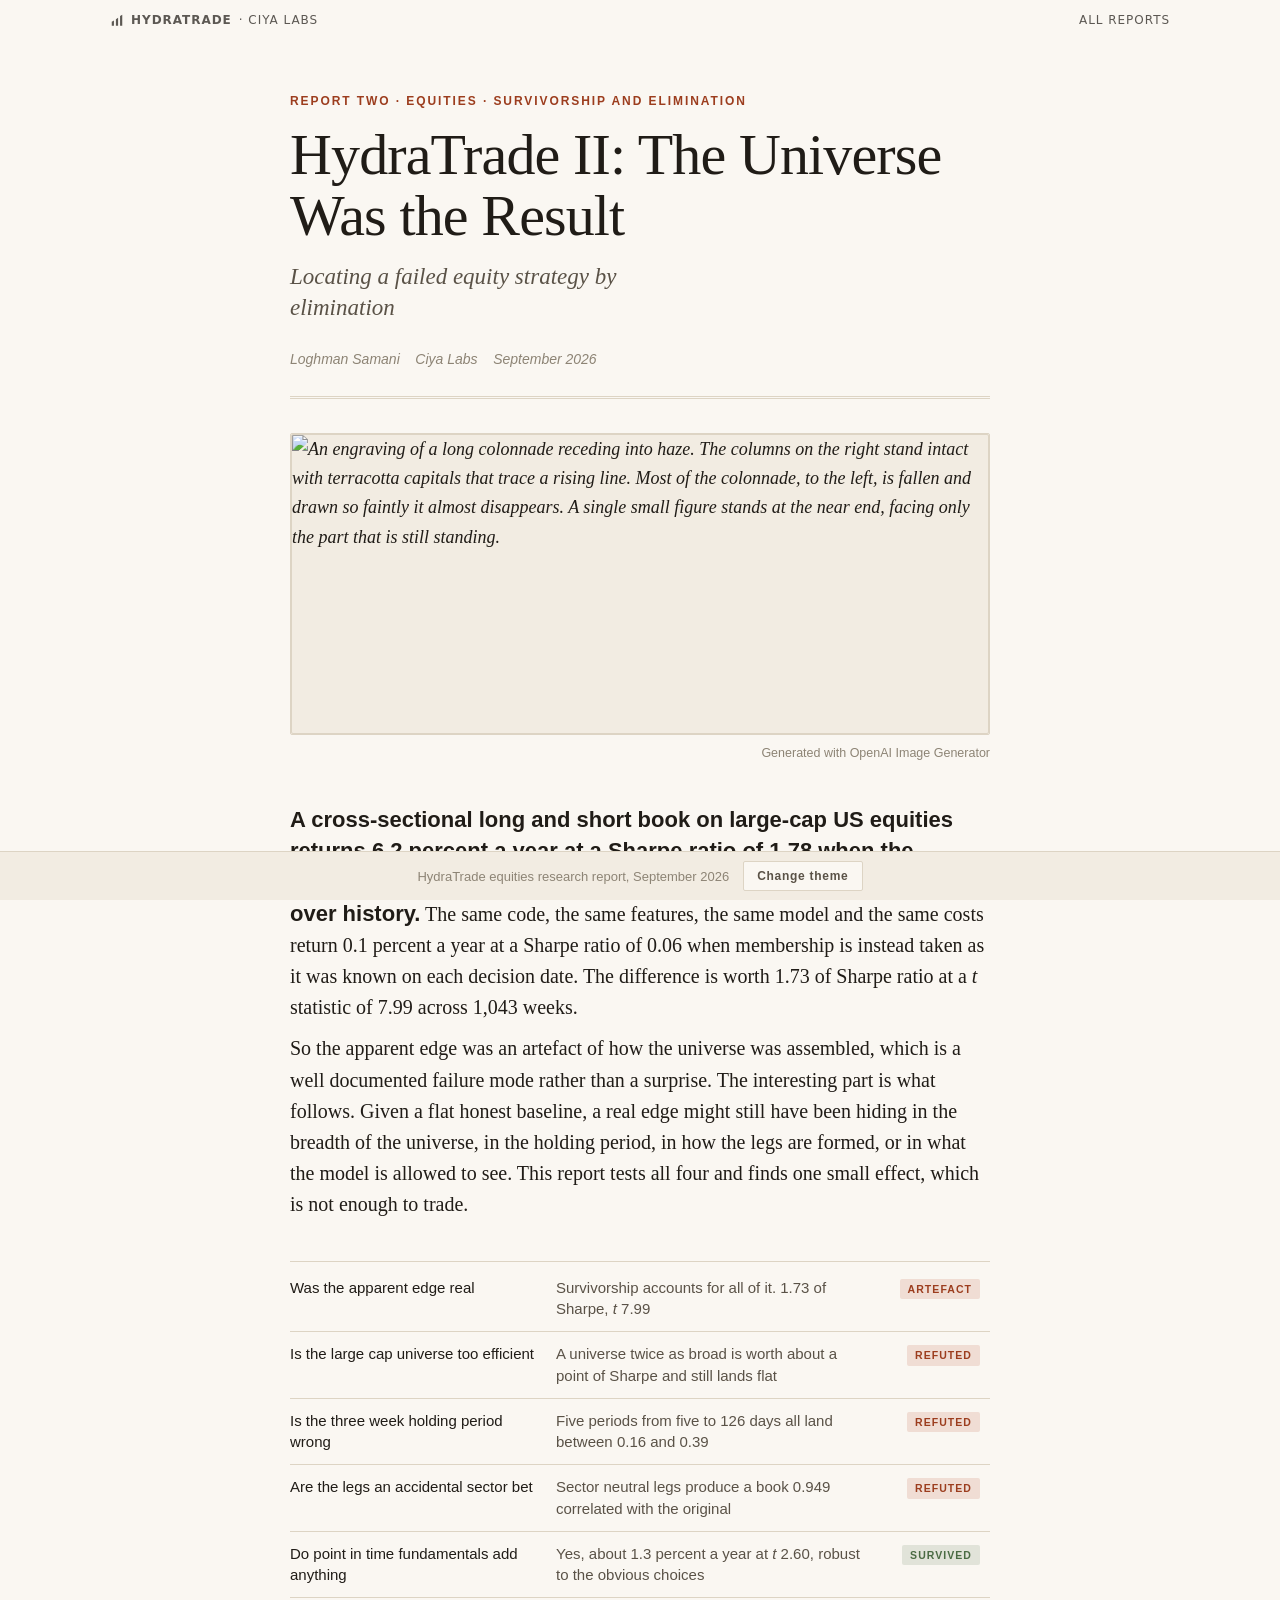
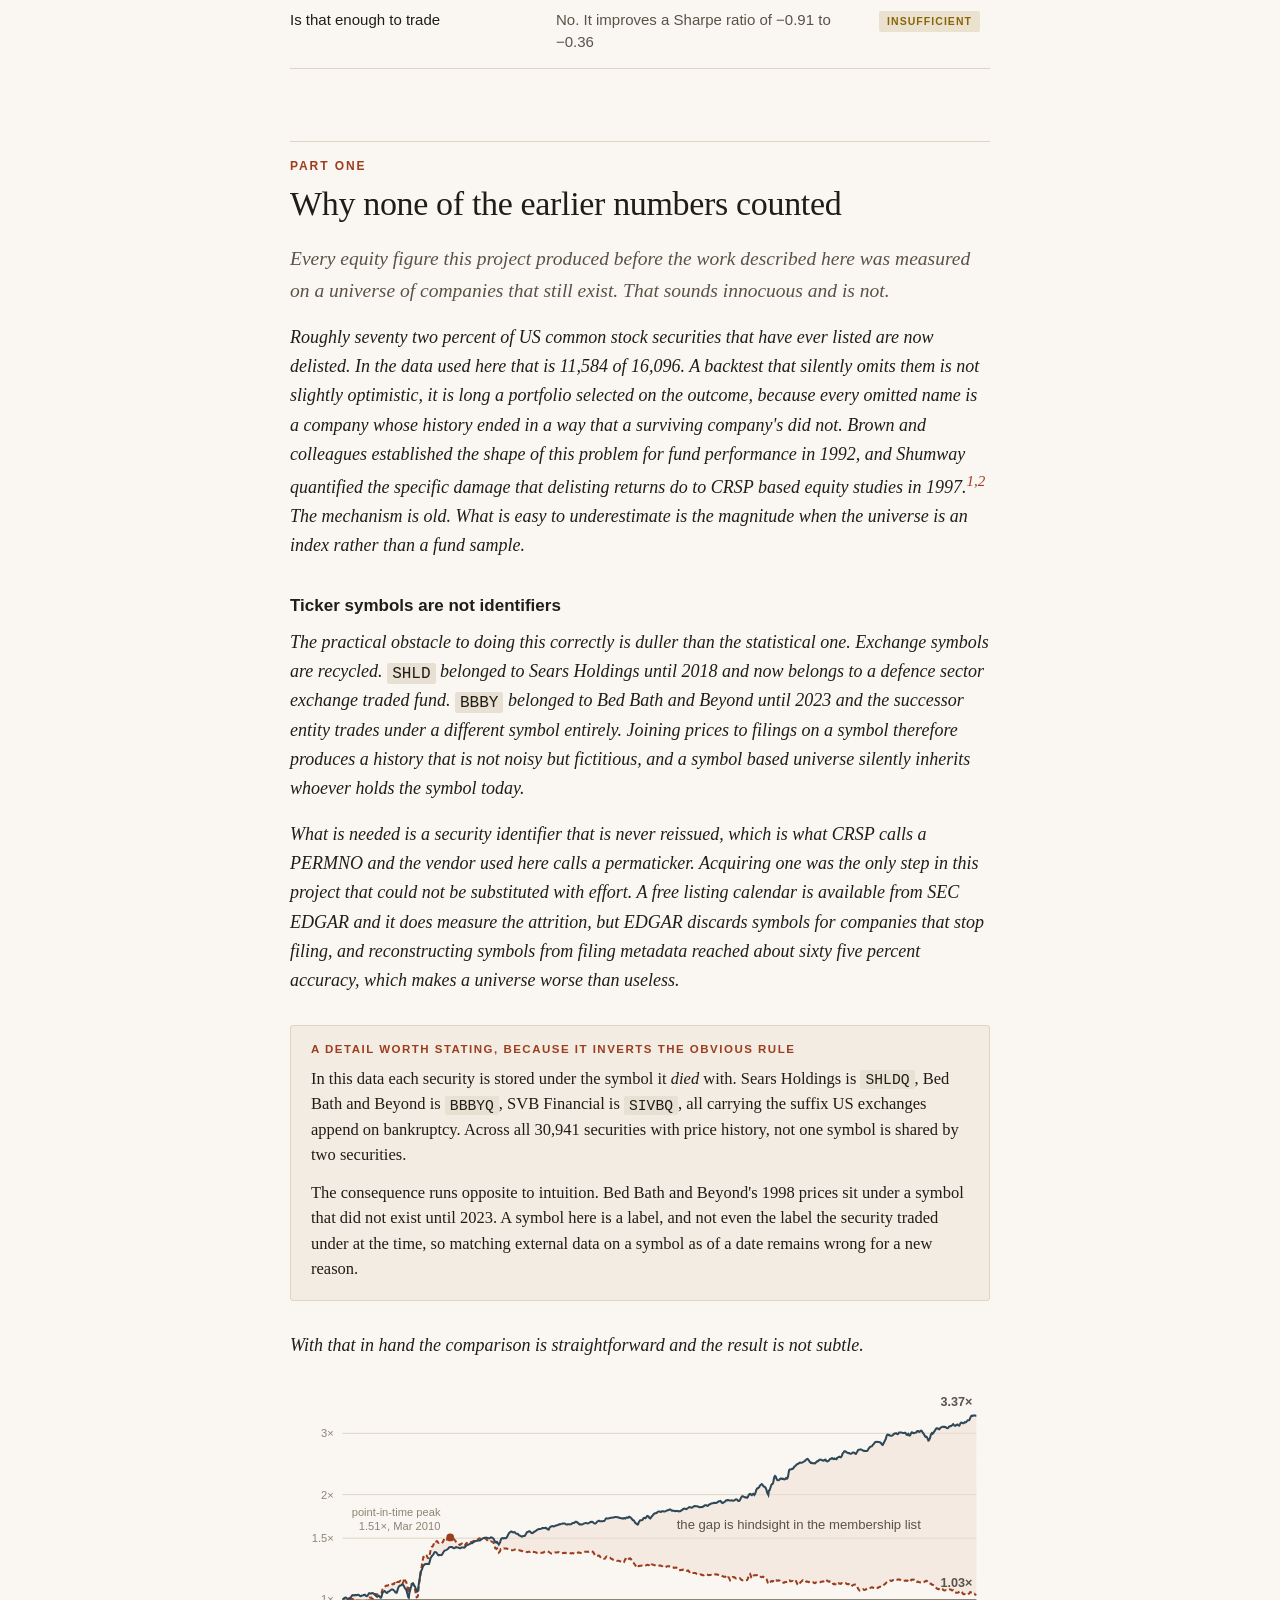
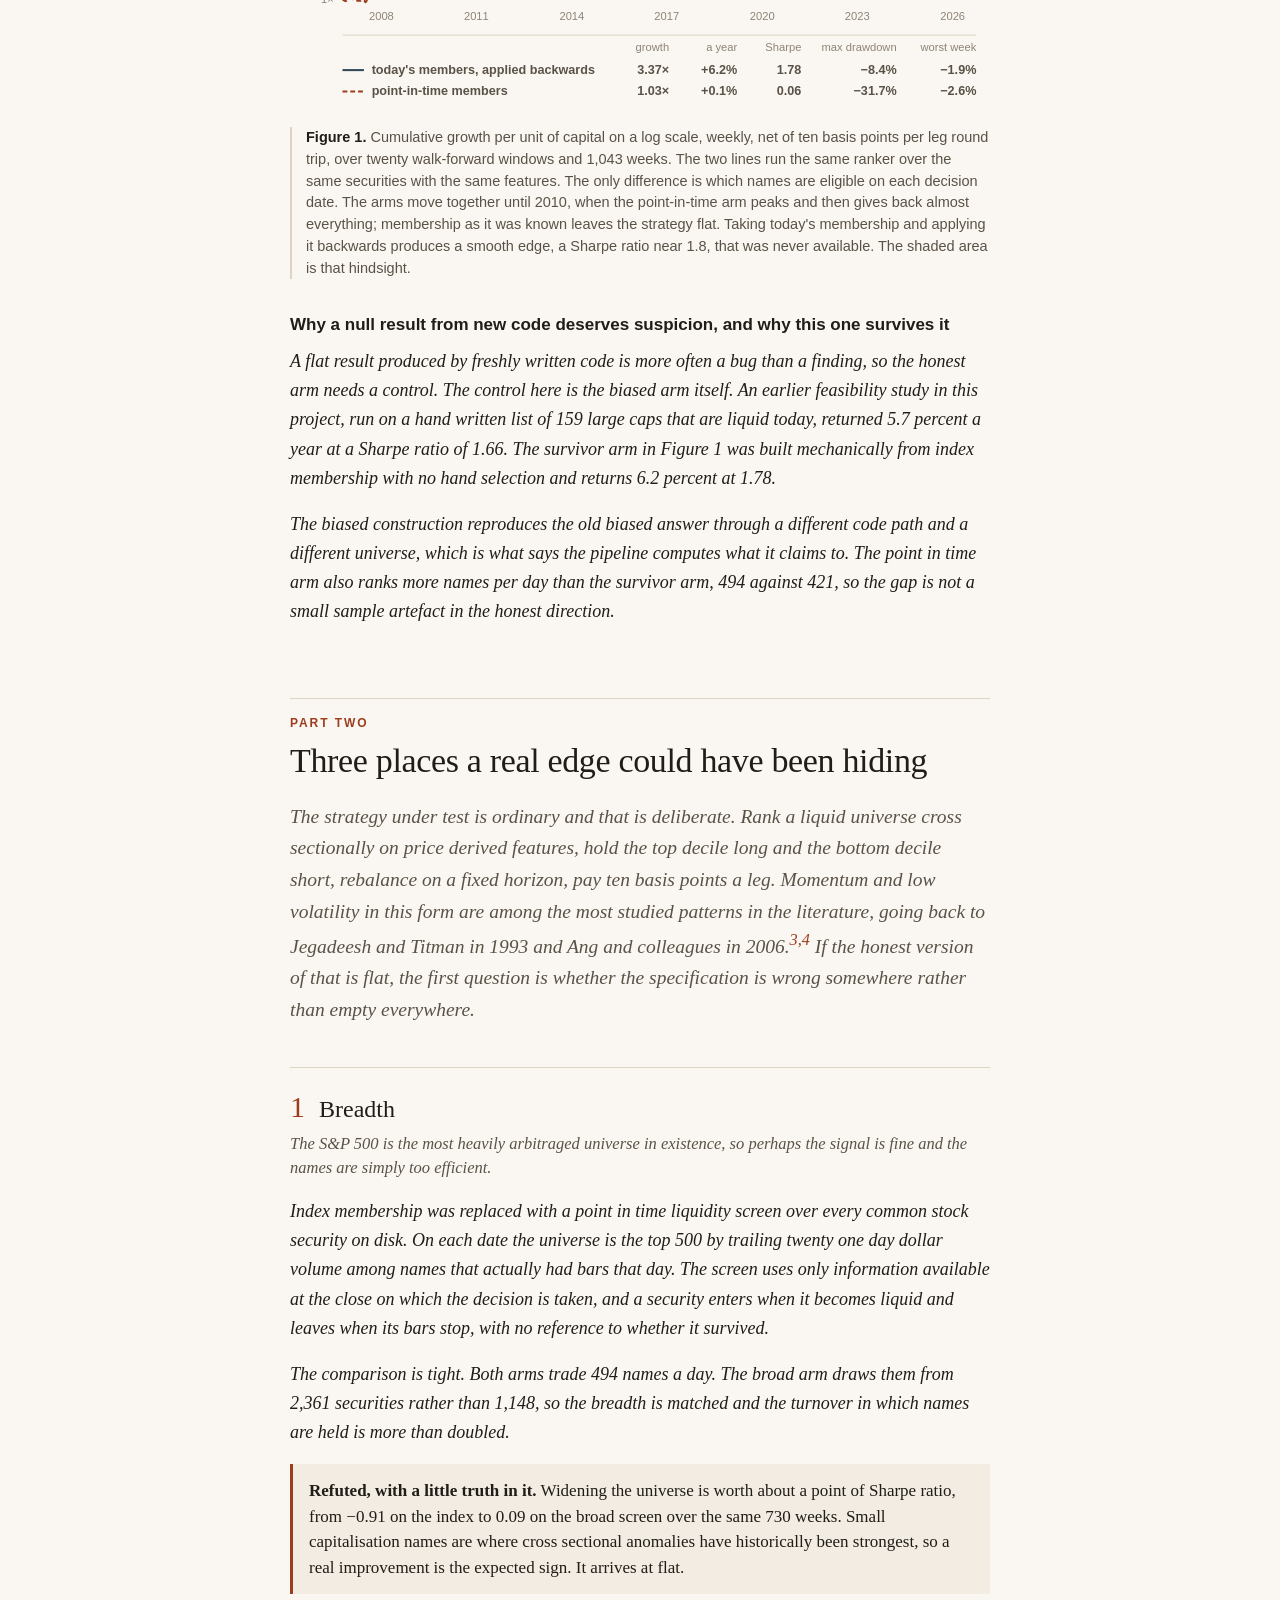
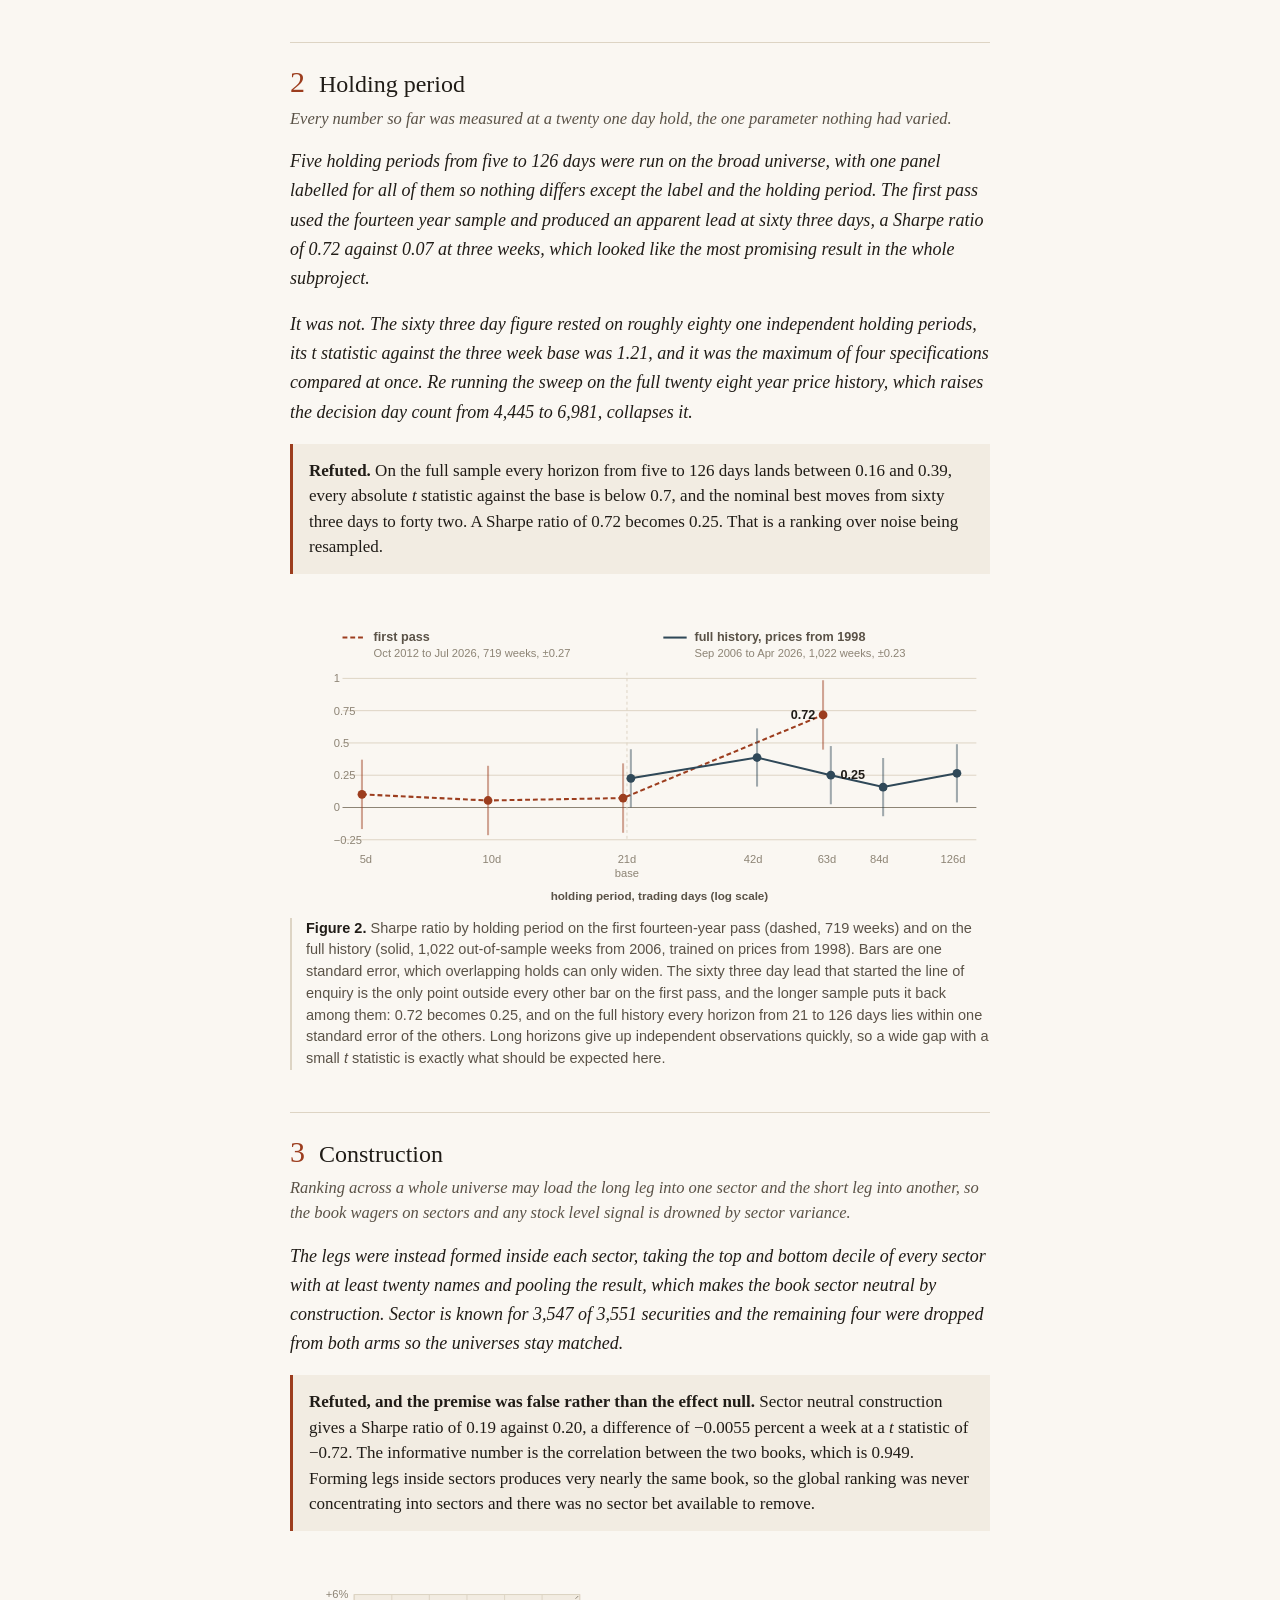
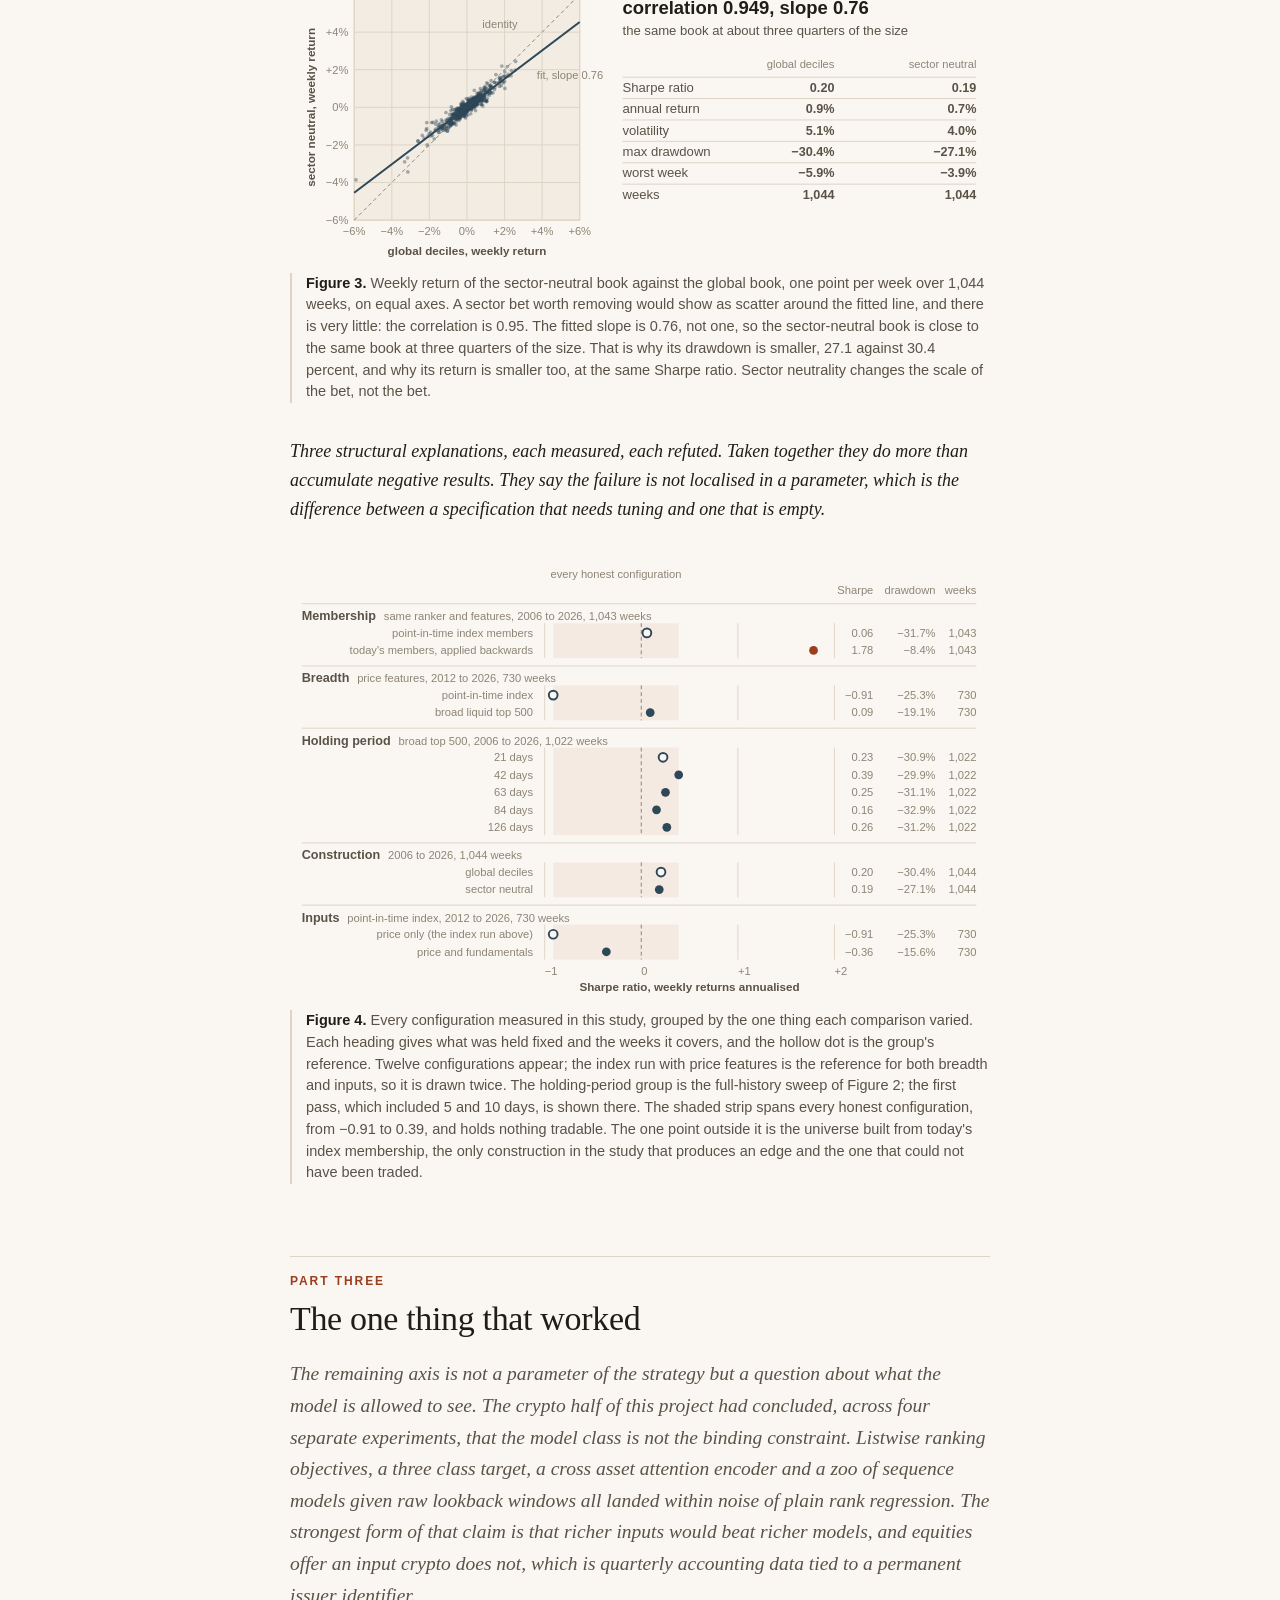
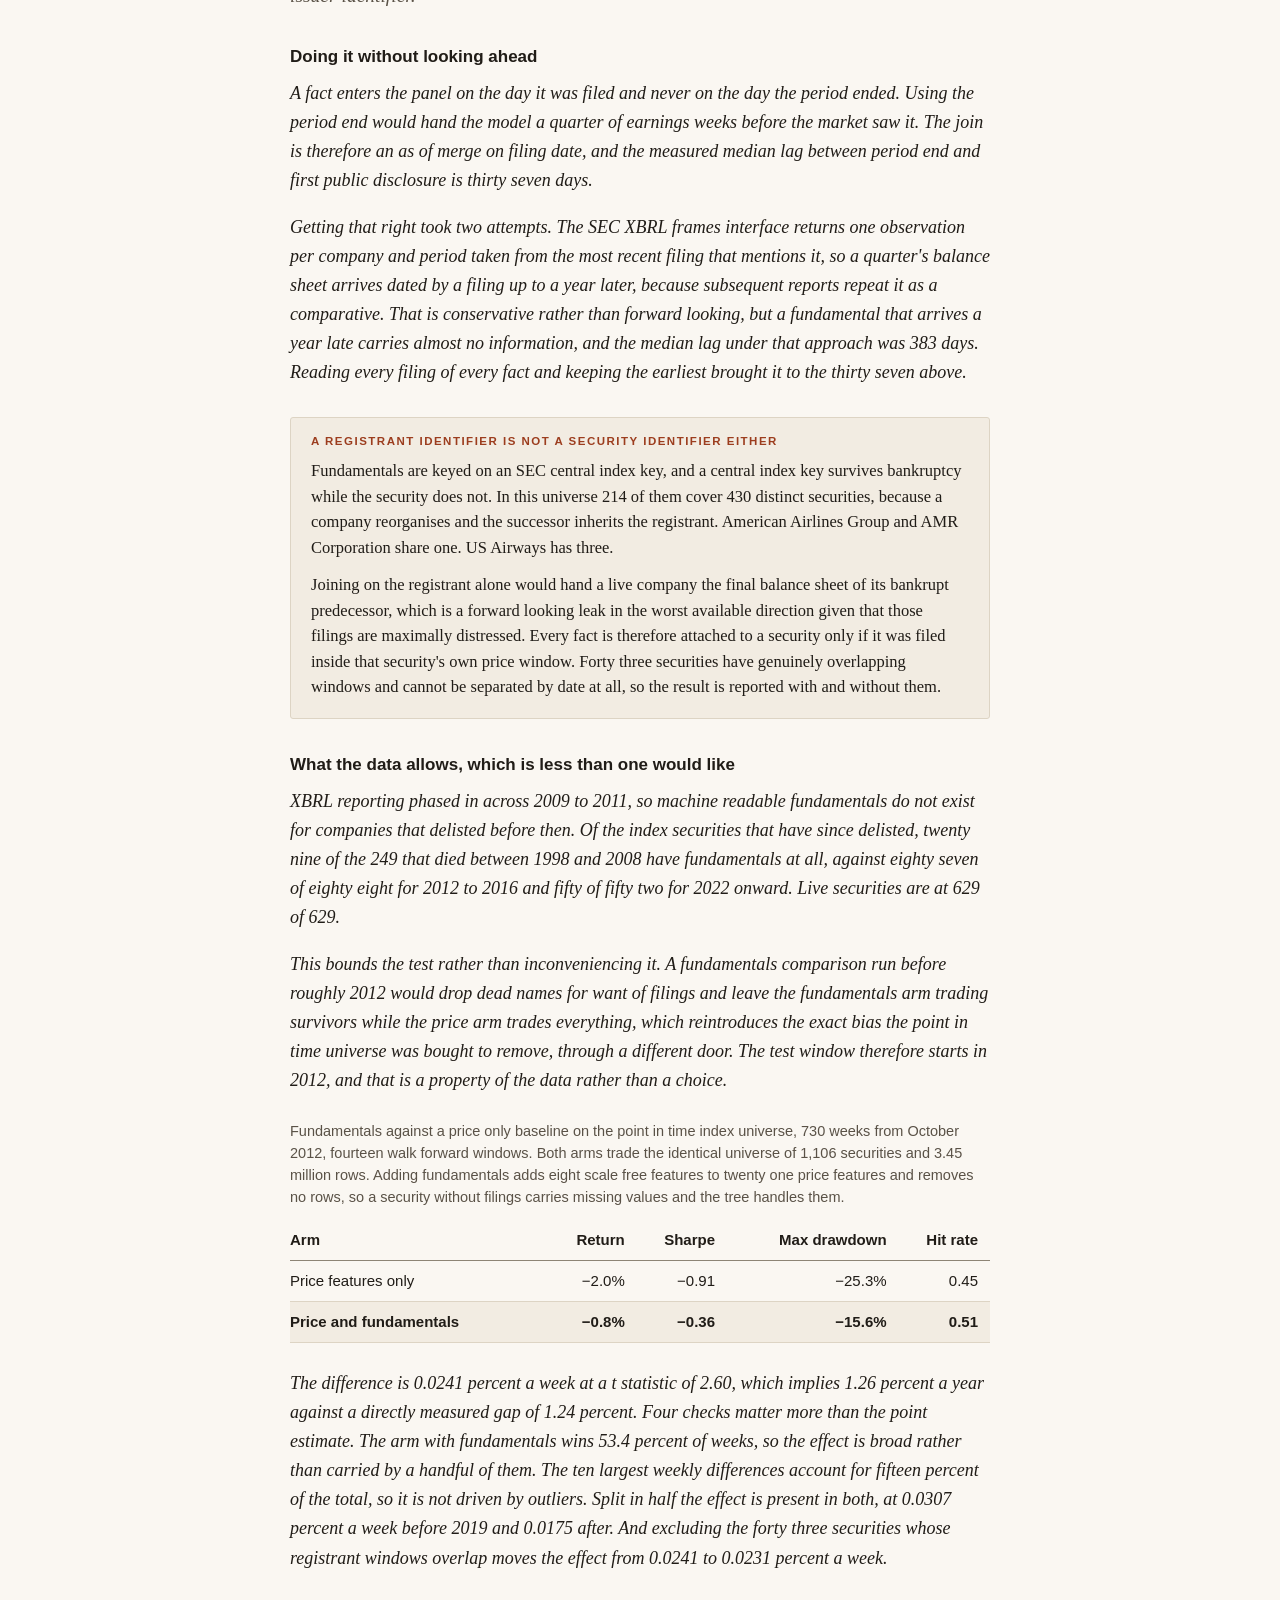
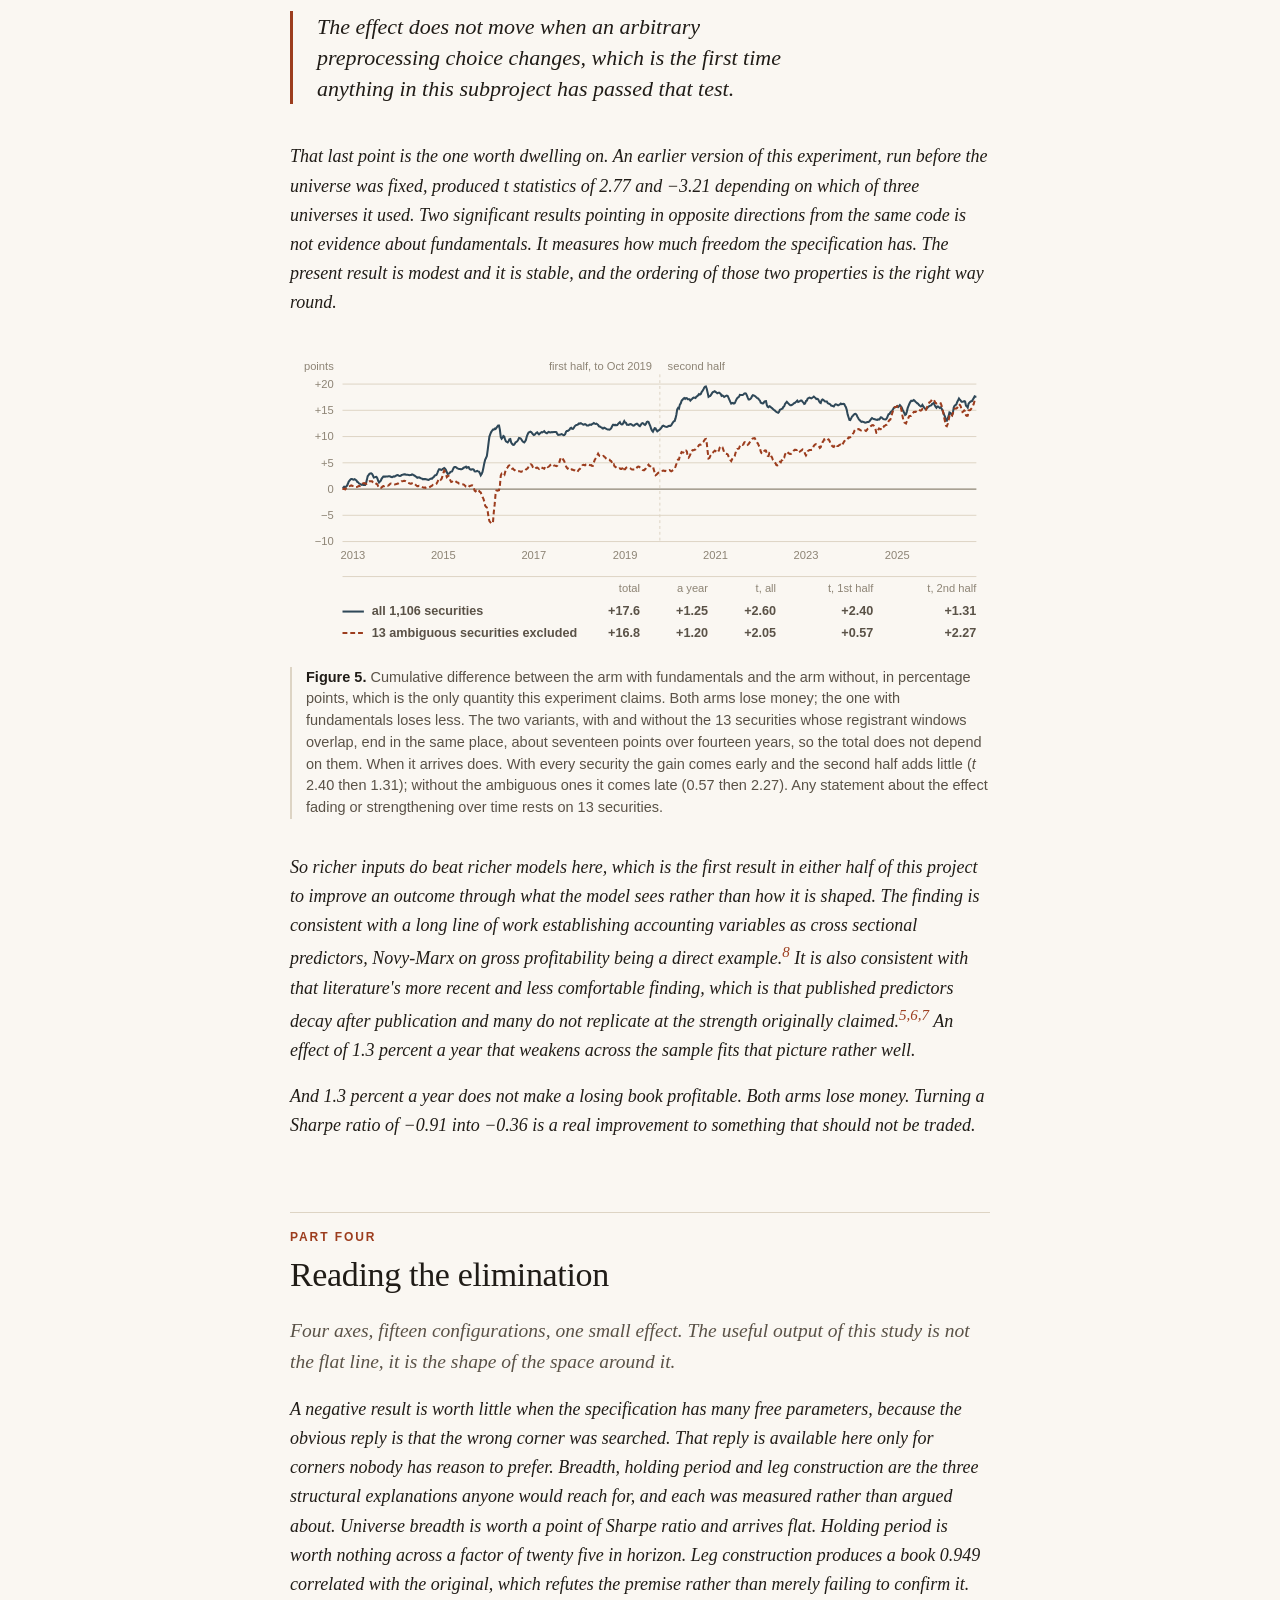
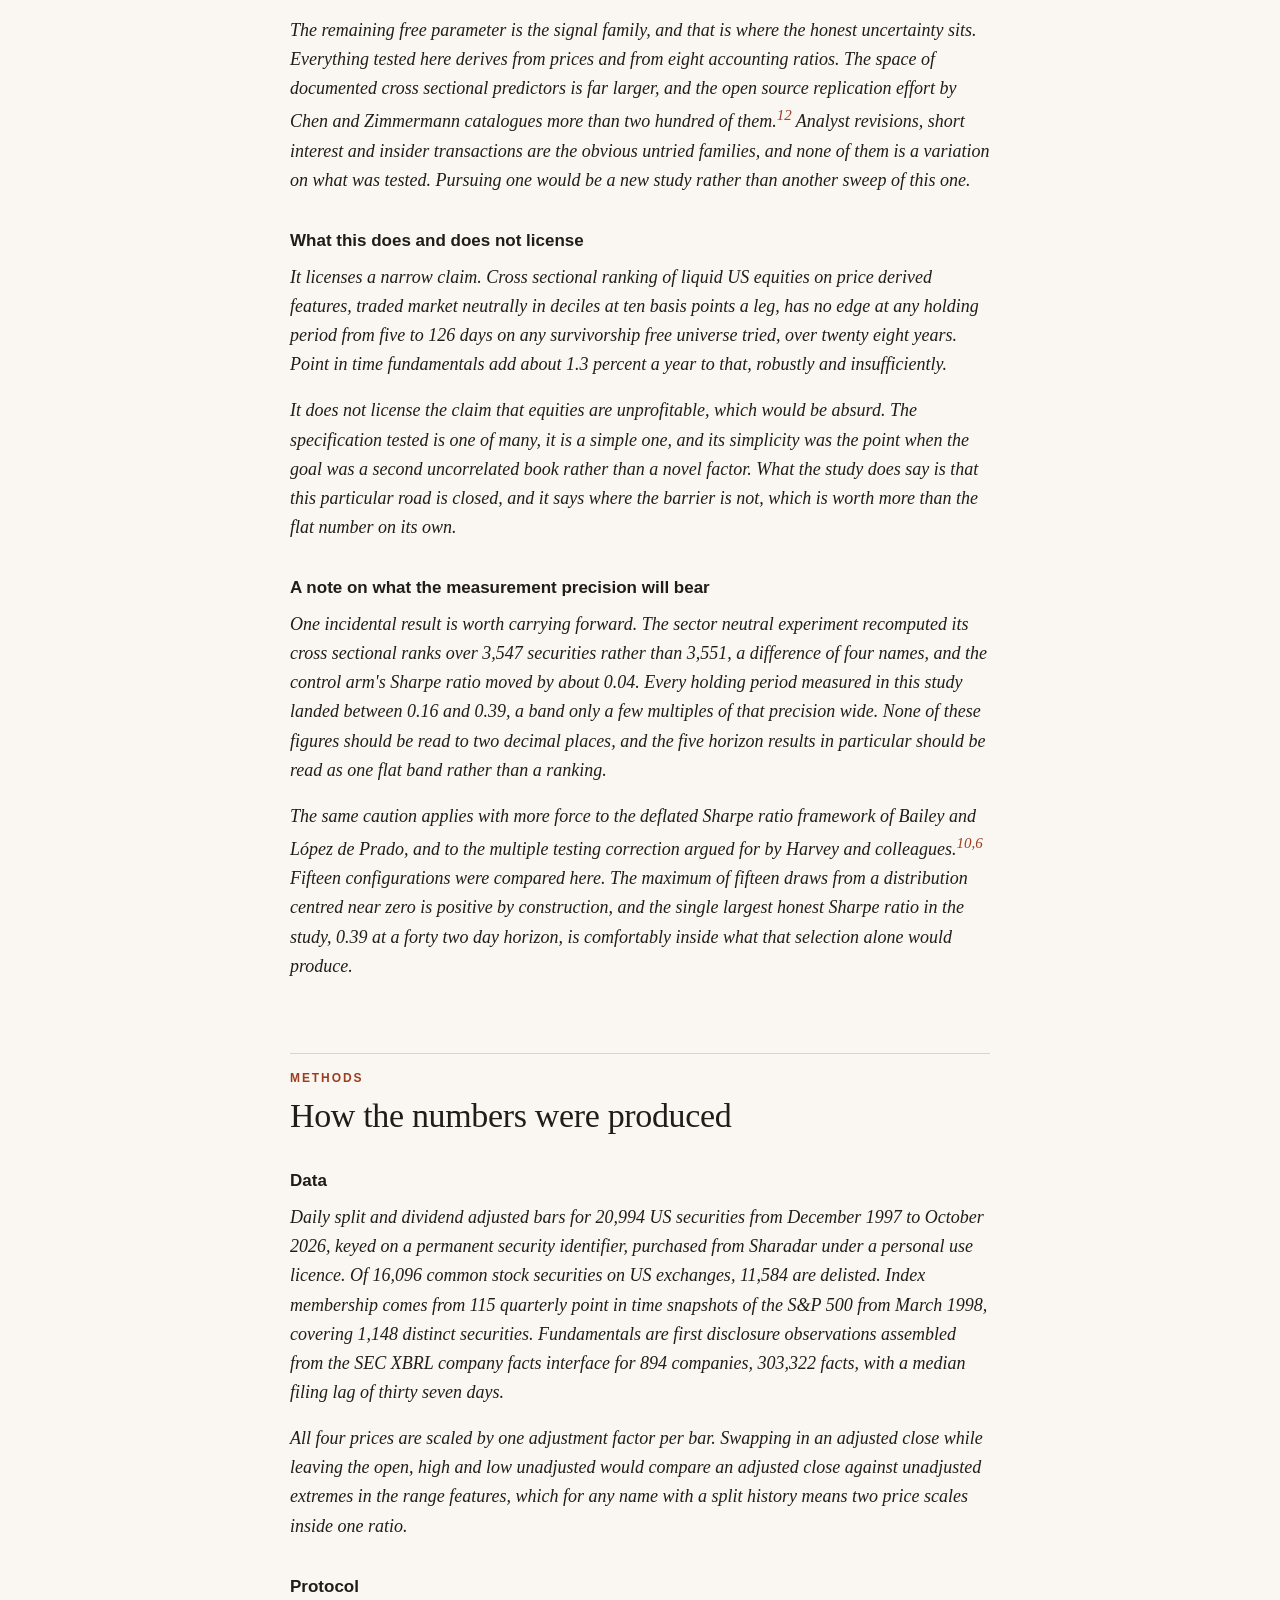
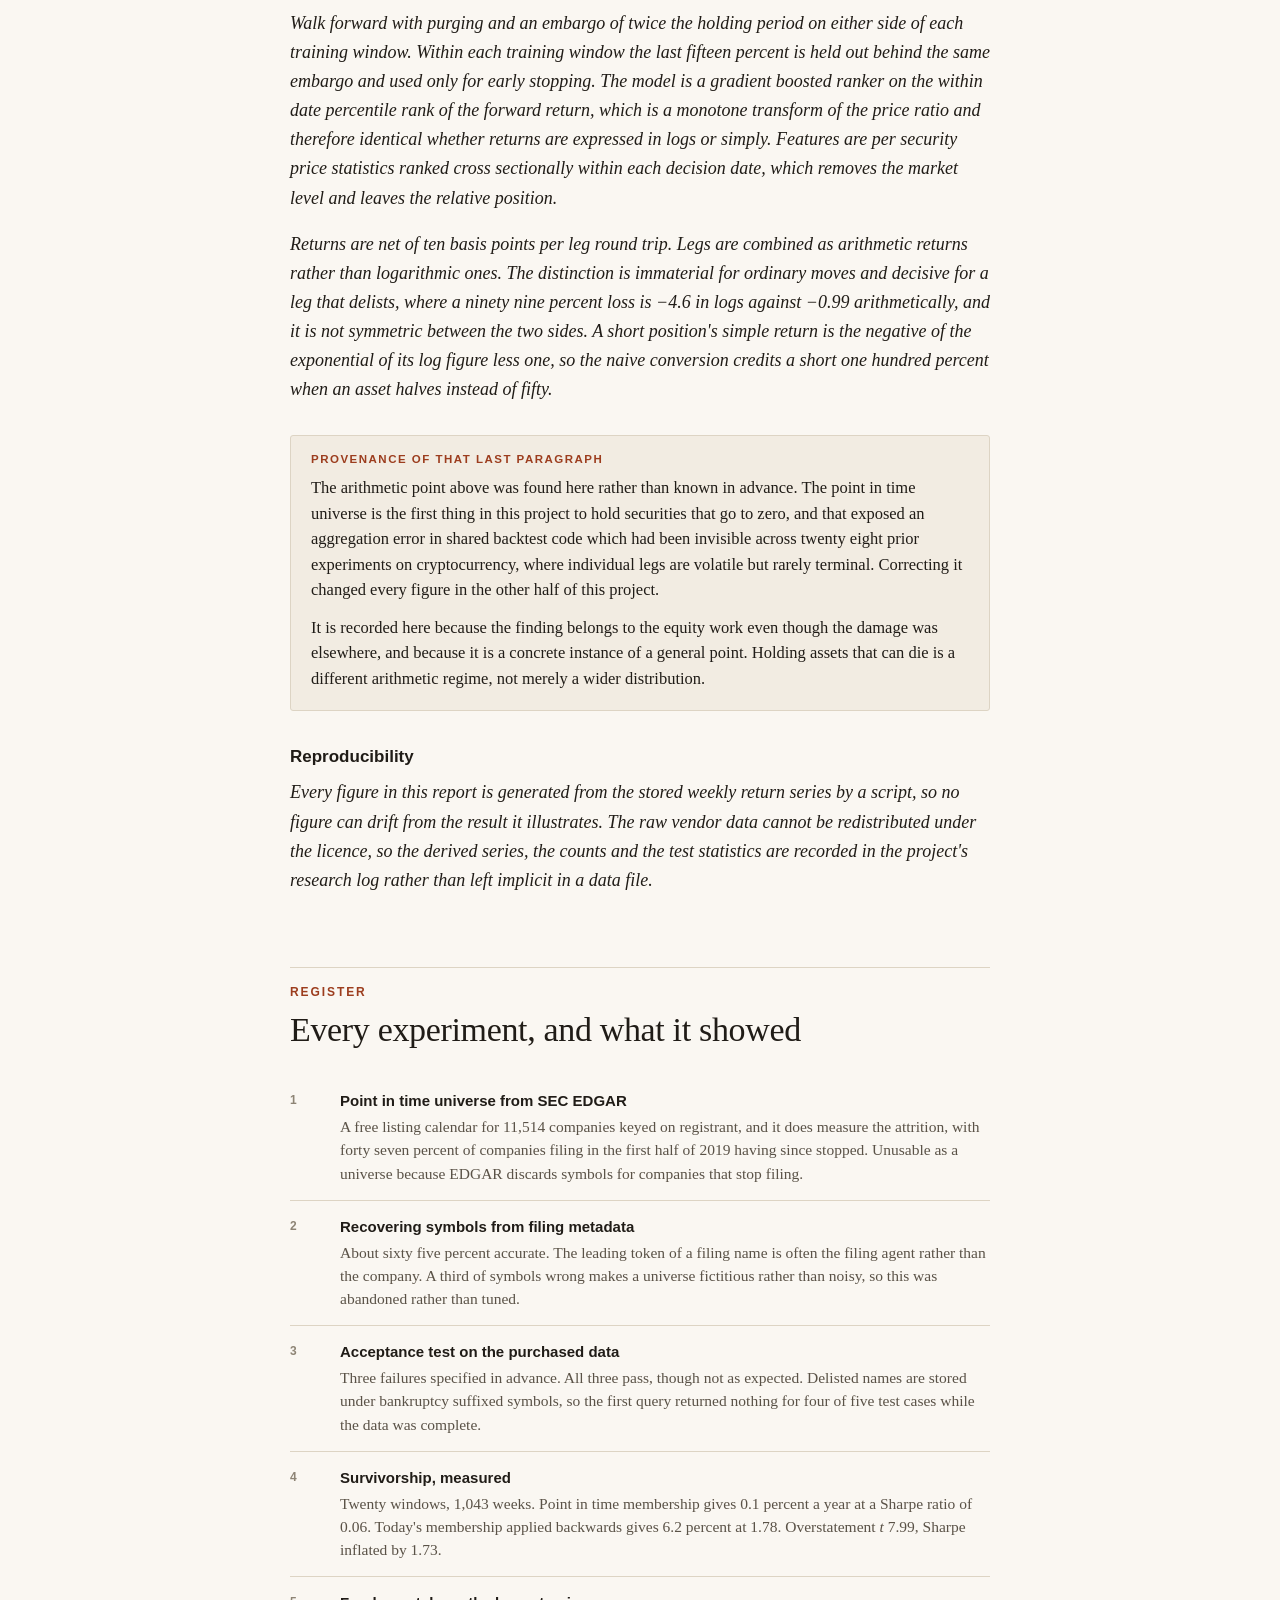
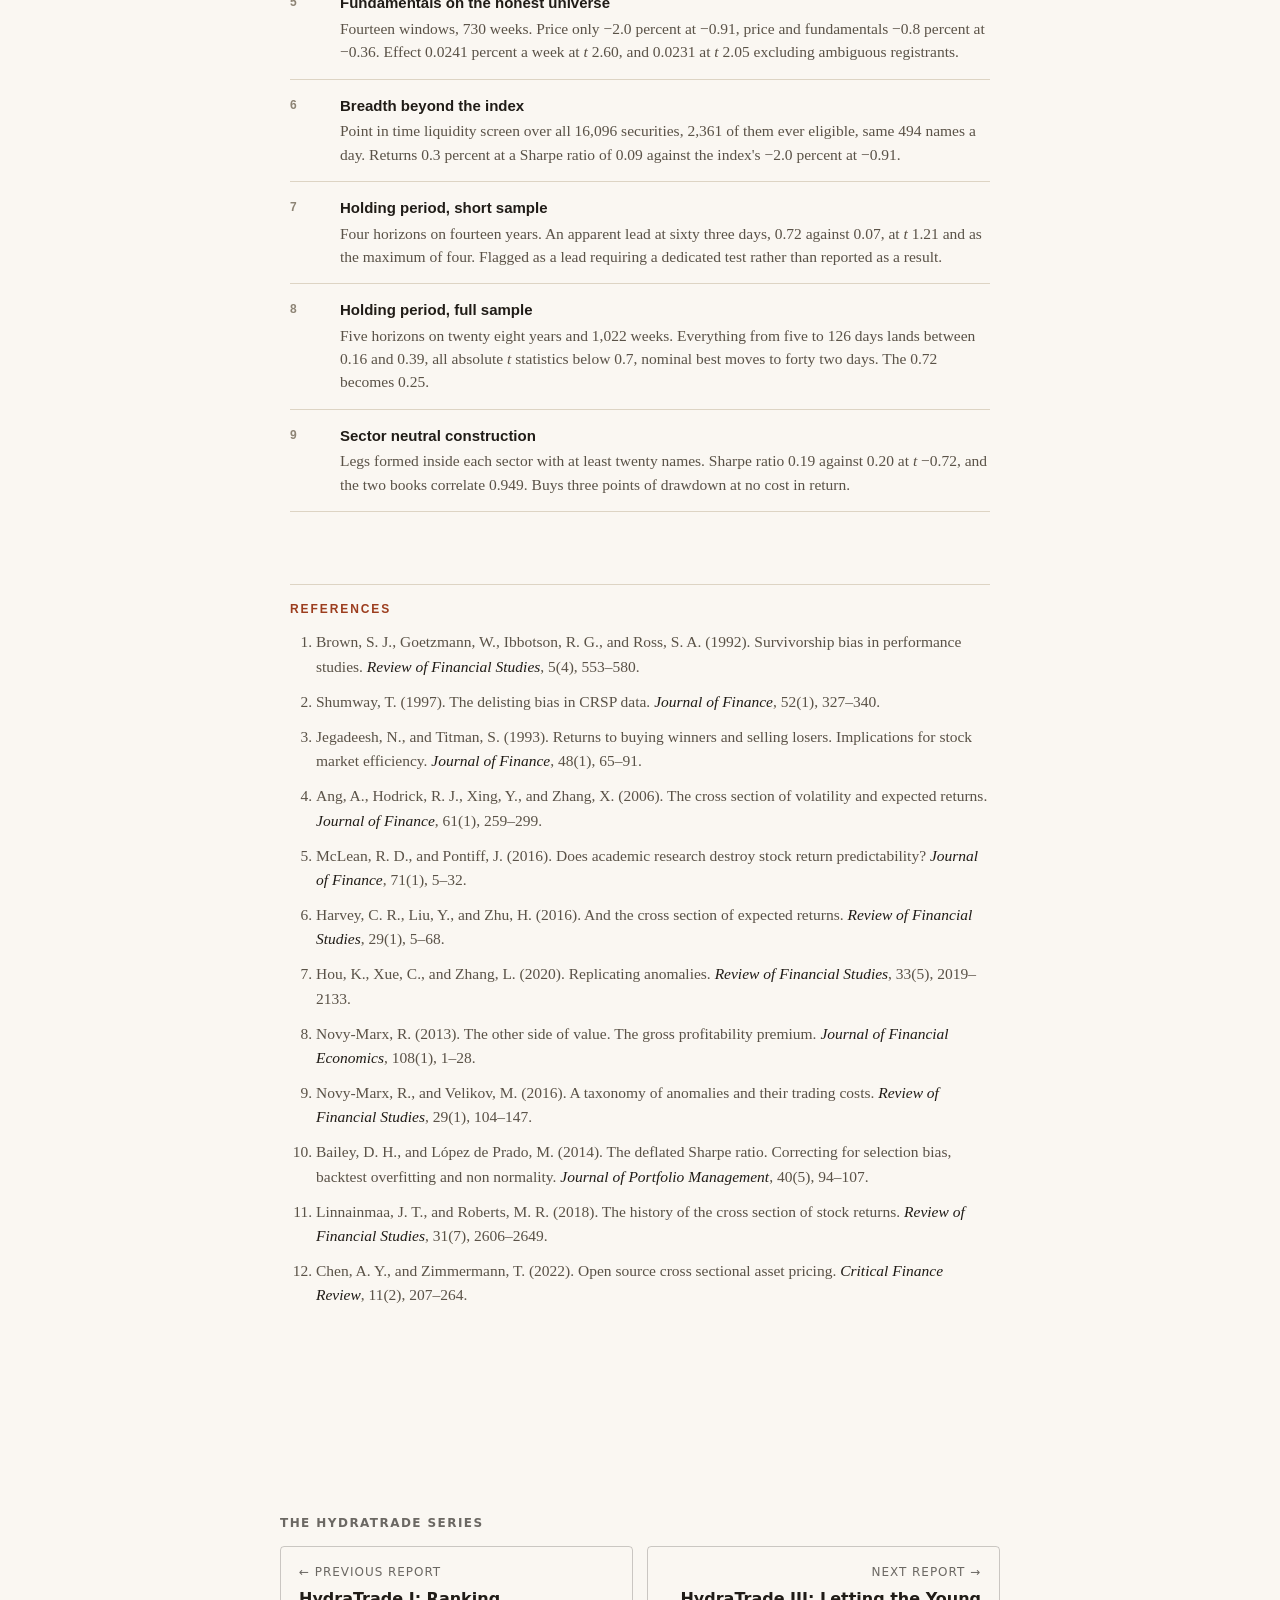
==== ii/index.html @ f881a2de "HydraTrade site: reports V and VI; publication months September, October, November Co-Authored-By: C" ====
<!doctype html>
<meta charset="utf-8">
<meta name="viewport" content="width=device-width,initial-scale=1">
<title>HydraTrade II. The Universe Was the Result</title>
<meta name="description" content="A cross-sectional equity ranking strategy loses its entire apparent edge to survivorship bias, and four axes of elimination fail to find a real one.">
<style>
:root{
  color-scheme:light;
  --paper:#faf7f2; --paper-2:#f2ece2; --paper-3:#e8e0d2;
  --ink:#201c17; --ink-2:#5a5247; --ink-3:#8d8475; --rule:#ddd4c4;
  --rust:#9c3d1e; --rust-soft:#f0ddd4;
  --slate:#2f4858; --moss:#4a6b43;
  --refuted:#9c3d1e; --survived:#4a6b43; --bounded:#8a6508;
  --serif:"Iowan Old Style","Palatino Linotype",Palatino,Georgia,"Times New Roman",serif;
  --sans:ui-sans-serif,-apple-system,"Segoe UI",Roboto,Helvetica,Arial,sans-serif;
  --mono:ui-monospace,"SFMono-Regular",Menlo,Consolas,monospace;
}
@media (prefers-color-scheme:dark){
  :root:not([data-theme=light]){
    color-scheme:dark;
    --paper:#16140f; --paper-2:#1f1c16; --paper-3:#2a251d;
    --ink:#ece6da; --ink-2:#b4ab9b; --ink-3:#7d7465; --rule:#342e24;
    --rust:#e08256; --rust-soft:#3a2117;
    --slate:#8fb3c7; --moss:#8fb183;
    --refuted:#e08256; --survived:#8fb183; --bounded:#d8aa3c;
  }
}
:root[data-theme=dark]{
  color-scheme:dark;
  --paper:#16140f; --paper-2:#1f1c16; --paper-3:#2a251d;
  --ink:#ece6da; --ink-2:#b4ab9b; --ink-3:#7d7465; --rule:#342e24;
  --rust:#e08256; --rust-soft:#3a2117;
  --slate:#8fb3c7; --moss:#8fb183;
  --refuted:#e08256; --survived:#8fb183; --bounded:#d8aa3c;
}
*{box-sizing:border-box}
body{
  margin:0; background:var(--paper); color:var(--ink);
  font:400 18px/1.62 var(--serif);
  -webkit-text-size-adjust:100%;
}
.wrap{max-width:732px; margin:0 auto; padding:0 16px 120px}
.col{max-width:none}

/* masthead */
header.mast{border-bottom:3px double var(--rule); padding:54px 0 26px; margin-bottom:34px}
.kicker{font:600 12px/1 var(--sans); letter-spacing:.16em; text-transform:uppercase;
  color:var(--rust); margin-bottom:18px}
h1{font:400 clamp(34px,6vw,58px)/1.05 var(--serif); margin:0 0 14px; letter-spacing:-.015em}
.sub{font:400 clamp(19px,2.4vw,23px)/1.36 var(--serif); color:var(--ink-2); font-style:italic;
  max-width:30ch; margin:0 0 26px}
.byline{font:400 14px/1.5 var(--sans); color:var(--ink-3)}
.byline b{color:var(--ink-2); font-weight:600}

/* hero */
figure.hero{margin:0 0 42px}
figure.hero picture,figure.hero img{display:block; width:100%; height:auto;
  border:1px solid var(--rule); border-radius:2px; background:var(--paper-2)}
figure.hero figcaption{font:400 12.5px/1.5 var(--sans); color:var(--ink-3);
  margin-top:9px; padding:0; border:0; text-align:right}

/* standfirst */
.stand{font:400 20px/1.56 var(--serif); margin:0 0 10px}
.stand .big{font-size:22px}

/* the ledger */
.ledger{border-top:1px solid var(--rule); border-bottom:1px solid var(--rule);
  margin:40px 0 46px; padding:4px 0}
.ledger table{width:100%; border-collapse:collapse; font:400 15px/1.45 var(--sans)}
.ledger td{padding:11px 10px 11px 0; border-bottom:1px solid var(--rule); vertical-align:baseline}
.ledger tr:last-child td{border-bottom:0}
.ledger td.q{color:var(--ink); width:38%}
.ledger td.a{color:var(--ink-2)}
.ledger td.v{width:104px; text-align:right}
.chip{display:inline-block; font:600 10.5px/1 var(--sans); letter-spacing:.1em;
  text-transform:uppercase; padding:5px 8px; border-radius:2px; white-space:nowrap}
.chip.r{color:var(--refuted); background:var(--rust-soft)}
.chip.s{color:var(--survived); background:color-mix(in srgb, var(--survived) 14%, transparent)}
.chip.b{color:var(--bounded); background:color-mix(in srgb, var(--bounded) 15%, transparent)}

/* parts and doors */
.part{margin:72px 0 0; padding-top:18px; border-top:1px solid var(--rule)}
.part > .num{font:600 12px/1 var(--sans); letter-spacing:.16em; text-transform:uppercase;
  color:var(--rust); display:block; margin-bottom:12px}
h2{font:400 clamp(26px,3.4vw,34px)/1.16 var(--serif); margin:0 0 20px; letter-spacing:-.01em}
h3{font:600 17px/1.4 var(--sans); margin:34px 0 10px; color:var(--ink)}
p{margin:0 0 17px}
.lede{font-size:19.5px; color:var(--ink-2)}

.door{margin:42px 0; padding:24px 0 6px; border-top:1px solid var(--rule)}
.door .mark{font:400 30px/1 var(--serif); color:var(--rust); margin-right:14px;
  font-variant-numeric:oldstyle-nums; vertical-align:-2px}
.door h3{margin:0 0 6px; font:400 24px/1.3 var(--serif); display:flex;
  align-items:baseline}
.door .claim{font:400 16.5px/1.5 var(--serif); font-style:italic; color:var(--ink-2);
  margin:0 0 16px}
.door .verdict{margin:14px 0 0; padding:14px 16px; background:var(--paper-2);
  border-left:3px solid var(--rust); font:400 17px/1.5 var(--serif)}
.door .verdict b{font-weight:600}

/* figures */
figure{margin:34px 0}
svg.fig{width:100%; height:auto; display:block}
figcaption{font:400 14.5px/1.5 var(--sans); color:var(--ink-2); margin-top:12px;
  padding-left:14px; border-left:2px solid var(--rule)}
figcaption b{color:var(--ink); font-weight:600}
.grid{stroke:var(--rule); stroke-width:1}
.axis{stroke:var(--ink-3); stroke-width:1.2}
.sep{stroke:var(--rule); stroke-width:1; stroke-dasharray:3 3}
.diag{stroke:var(--ink-3); stroke-width:1; stroke-dasharray:4 3}
.panel{fill:var(--paper-2); stroke:var(--rule)}
.band{fill:var(--rust-soft); opacity:.5}
.ser-a{fill:none; stroke:var(--slate); stroke-width:2.1}
.ser-b{fill:none; stroke:var(--rust); stroke-width:2.1; stroke-dasharray:5 3}
.dot{fill:var(--slate)} .dot-bias{fill:var(--rust)}
.pt-dot{fill:var(--slate); opacity:.42}
.tick{font:400 11.5px var(--sans); fill:var(--ink-3)}
.axlab{font:600 12px var(--sans); fill:var(--ink-2)}
.lab{font:600 13px var(--sans); fill:var(--ink-2)}
.pt{font:700 13px var(--sans); fill:var(--ink)}
.big{font:700 19px var(--sans); fill:var(--ink)}
.note{font:400 13.5px var(--sans); fill:var(--ink-2)}

/* tables */
table.data{width:100%; border-collapse:collapse;
  font:400 15px/1.45 var(--sans); margin:26px 0}
table.data caption{text-align:left; font:400 14.5px/1.5 var(--sans); color:var(--ink-2);
  padding-bottom:12px}
table.data th{text-align:left; font-weight:600; padding:9px 12px 9px 0;
  border-bottom:1.5px solid var(--ink-3); white-space:nowrap}
table.data td{padding:9px 12px 9px 0; border-bottom:1px solid var(--rule)}
table.data td.n,table.data th.n{text-align:right; font-variant-numeric:tabular-nums}
table.data tr.hl td{background:var(--paper-2); font-weight:600}
table.data tr.dim td{color:var(--ink-3)}

/* pull quote */
.pull{margin:38px 0; padding:0 0 0 24px; border-left:3px solid var(--rust);
  font:400 22px/1.42 var(--serif); color:var(--ink); max-width:48ch; font-style:italic}

/* notes */
.note-box{margin:30px 0; padding:18px 20px; background:var(--paper-2);
  border:1px solid var(--rule); border-radius:3px; font:400 16.5px/1.55 var(--serif)}
.note-box .h{font:600 11.5px/1 var(--sans); letter-spacing:.13em; text-transform:uppercase;
  color:var(--rust); display:block; margin-bottom:10px}
.note-box p{margin:0 0 12px} .note-box p:last-child{margin:0}

code{font:400 .89em var(--mono); background:var(--paper-3); padding:1.5px 5px; border-radius:2px}

/* register */
ol.reg{list-style:none; counter-reset:r; padding:0; margin:26px 0}
ol.reg li{counter-increment:r; display:grid; grid-template-columns:34px 1fr;
  gap:0 16px; padding:15px 0; border-bottom:1px solid var(--rule)}
ol.reg li::before{content:counter(r); font:600 12px/1.7 var(--sans); color:var(--ink-3)}
ol.reg .t{font:600 15px/1.45 var(--sans); margin-bottom:3px}
ol.reg .d{font:400 15.5px/1.5 var(--serif); color:var(--ink-2)}

ol.refs{font:400 15.5px/1.56 var(--serif); color:var(--ink-2); padding-left:26px}
ol.refs li{margin-bottom:11px}
ol.refs i{color:var(--ink)}

/* citation pop-ups: pointing at, focusing or tapping a superscript shows its reference */
.cite{color:var(--rust); cursor:pointer; border-radius:2px}
.cite:hover,.cite:focus-visible{text-decoration:underline; text-underline-offset:2px; outline:none}
.cite-tip{position:fixed; z-index:20; max-width:min(440px,calc(100vw - 32px));
  background:var(--paper-2); color:var(--ink); border:1px solid var(--rule); border-radius:4px;
  padding:10px 14px; font:400 14px/1.45 var(--sans); box-shadow:0 6px 20px rgba(0,0,0,.18)}
.cite-tip p{margin:0}
.cite-tip p+p{margin-top:8px}

/* theme bar */
.bar{position:fixed; left:0; right:0; bottom:0; background:var(--paper-2);
  border-top:1px solid var(--rule); padding:9px 16px; display:flex; gap:14px;
  align-items:center; justify-content:center; font:400 13px/1 var(--sans);
  color:var(--ink-3); z-index:9}
.bar button{font:600 12px/1 var(--sans); letter-spacing:.06em; color:var(--ink-2);
  background:var(--paper); border:1px solid var(--rule); border-radius:2px;
  padding:8px 13px; cursor:pointer}
.bar button:hover{color:var(--rust); border-color:var(--rust)}
@media (max-width:720px){
  body{font-size:17px} .wrap{padding:0 15px 110px}
  .door .mark{font-size:24px; margin-right:11px}
  .ledger td.q{width:auto} .ledger td.a{display:none}
  table.data{font-size:13.5px}
}
</style>

<link rel="canonical" href="https://hydratrade.ciyalabs.com/ii/">
<link rel="icon" href="../assets/favicon.svg" type="image/svg+xml">
<style id="ht-series-style">
.ht-bar{font-style:normal;display:flex;justify-content:space-between;align-items:center;gap:16px;
  max-width:1100px;margin:0 auto;padding:12px 20px;font:500 12px/1.4 system-ui,-apple-system,"Segoe UI",sans-serif;
  letter-spacing:.08em;text-transform:uppercase}
.ht-bar a{color:inherit;text-decoration:none;opacity:.72}
.ht-bar a:first-child{display:inline-flex;align-items:center;gap:7px}
.ht-mark{width:14px;height:14px;flex:none}
.ht-bar a:hover{opacity:1}
.ht-bar b{font-weight:600;opacity:1}
.ht-series{font-style:normal;max-width:760px;margin:72px auto 120px;padding:0 20px;font-family:system-ui,-apple-system,"Segoe UI",sans-serif}
.ht-series h2{font-family:inherit;font-size:12px;font-weight:600;line-height:1.4;letter-spacing:.12em;text-transform:uppercase;opacity:.65;margin:0 0 14px}
.ht-series .ht-nav{display:grid;grid-template-columns:1fr 1fr;gap:14px}
.ht-series a.ht-card{display:block;padding:16px 18px;color:inherit;text-decoration:none;
  border:1px solid color-mix(in srgb,currentColor 22%,transparent);border-radius:4px;transition:border-color .2s}
.ht-series a.ht-card:hover{border-color:currentColor}
.ht-series .ht-dir{display:block;font-size:12px;letter-spacing:.08em;text-transform:uppercase;opacity:.65;margin-bottom:6px}
.ht-series .ht-t{display:block;font-size:16px;line-height:1.35;font-weight:600}
.ht-series .ht-next{text-align:right;grid-column:2}
.ht-series .ht-all{display:inline-block;margin-top:18px;color:inherit;font-size:14px;opacity:.75}
.ht-series .ht-all:hover{opacity:1}
.ht-series .ht-note{margin-top:22px;font-size:12px;line-height:1.6;opacity:.6}
@media (max-width:620px){.ht-series .ht-nav{grid-template-columns:1fr}.ht-series .ht-next{grid-column:1;text-align:left}}
</style>
<nav class="ht-bar" aria-label="HydraTrade series"><a href="../"><svg class="ht-mark" viewBox="0 0 64 64" aria-hidden="true"><path fill="currentColor" d="M8 58V40l10-6v24zM27 58V28l10-6v36zM46 58V14l10-6v50z"/></svg><b>HydraTrade</b> &middot; Ciya Labs</a><a href="../#reports">All reports</a></nav>
<div class="wrap">

<header class="mast">
  <div class="kicker">Report two · equities · survivorship and elimination</div>
  <h1>HydraTrade II: The Universe Was the Result</h1>
  <p class="sub">Locating a failed equity strategy by elimination</p>
  <div class="byline"><span><i>Loghman Samani<i></span>&nbsp;&nbsp;&nbsp;&nbsp;<space><span><i>Ciya Labs<i></span>&nbsp;&nbsp;&nbsp;&nbsp;<span><i>September 2026<i></span></div>
</header>

<figure class="hero">
  <picture>
    <source srcset="header.webp" type="image/webp">
    <img src="header.jpg" alt="An engraving of a long colonnade receding into haze. The
      columns on the right stand intact with terracotta capitals that trace a rising line.
      Most of the colonnade, to the left, is fallen and drawn so faintly it almost
      disappears. A single small figure stands at the near end, facing only the part that
      is still standing." width="1916" height="821">
  </picture>
  <figcaption>Generated with OpenAI Image Generator</figcaption>
</figure>

<div class="col">
<p class="stand"><span class="big">A cross-sectional long and short book on large-cap
US equities returns 6.2 percent a year at a Sharpe ratio of 1.78 when the tradable universe
is today's index membership applied backwards over history.</span> The same code, the same
features, the same model and the same costs return 0.1 percent a year at a Sharpe ratio of
0.06 when membership is instead taken as it was known on each decision date. The difference
is worth 1.73 of Sharpe ratio at a <i>t</i> statistic of 7.99 across 1,043 weeks.</p>

<p class="stand">So the apparent edge was an artefact of how the universe was assembled, which
is a well documented failure mode rather than a surprise. The interesting part is what follows.
Given a flat honest baseline, a real edge might still have been hiding in the breadth of the
universe, in the holding period, in how the legs are formed, or in what the model is allowed to
see. This report tests all four and finds one small effect, which is not enough to trade.</p>
</div>

<div class="ledger">
<table>
<tr><td class="q">Was the apparent edge real</td>
    <td class="a">Survivorship accounts for all of it. 1.73 of Sharpe, <i>t</i> 7.99</td>
    <td class="v"><span class="chip r">artefact</span></td></tr>
<tr><td class="q">Is the large cap universe too efficient</td>
    <td class="a">A universe twice as broad is worth about a point of Sharpe and still lands flat</td>
    <td class="v"><span class="chip r">refuted</span></td></tr>
<tr><td class="q">Is the three week holding period wrong</td>
    <td class="a">Five periods from five to 126 days all land between 0.16 and 0.39</td>
    <td class="v"><span class="chip r">refuted</span></td></tr>
<tr><td class="q">Are the legs an accidental sector bet</td>
    <td class="a">Sector neutral legs produce a book 0.949 correlated with the original</td>
    <td class="v"><span class="chip r">refuted</span></td></tr>
<tr><td class="q">Do point in time fundamentals add anything</td>
    <td class="a">Yes, about 1.3 percent a year at <i>t</i> 2.60, robust to the obvious choices</td>
    <td class="v"><span class="chip s">survived</span></td></tr>
<tr><td class="q">Is that enough to trade</td>
    <td class="a">No. It improves a Sharpe ratio of &minus;0.91 to &minus;0.36</td>
    <td class="v"><span class="chip b">insufficient</span></td></tr>
</table>
</div>

<section class="part">
<span class="num">Part one</span>
<h2>Why none of the earlier numbers counted</h2>

<div class="col">
<p class="lede">Every equity figure this project produced before the work described here was
measured on a universe of companies that still exist. That sounds innocuous and is not.</p>

<p>Roughly seventy two percent of US common stock securities that have ever listed are now
delisted. In the data used here that is 11,584 of 16,096. A backtest that silently omits them
is not slightly optimistic, it is long a portfolio selected on the outcome, because every
omitted name is a company whose history ended in a way that a surviving company's did not.
Brown and colleagues established the shape of this problem for fund performance in 1992, and
Shumway quantified the specific damage that delisting returns do to CRSP based equity studies
in 1997.<sup>1,2</sup> The mechanism is old. What is easy to underestimate is the magnitude
when the universe is an index rather than a fund sample.</p>

<h3>Ticker symbols are not identifiers</h3>

<p>The practical obstacle to doing this correctly is duller than the statistical one. Exchange
symbols are recycled. <code>SHLD</code> belonged to Sears Holdings until 2018 and now belongs
to a defence sector exchange traded fund. <code>BBBY</code> belonged to Bed Bath and Beyond
until 2023 and the successor entity trades under a different symbol entirely. Joining prices
to filings on a symbol therefore produces a history that is not noisy but fictitious, and a
symbol based universe silently inherits whoever holds the symbol today.</p>

<p>What is needed is a security identifier that is never reissued, which is what CRSP calls a
PERMNO and the vendor used here calls a permaticker. Acquiring one was the only step in this
project that could not be substituted with effort. A free listing calendar is available from
SEC EDGAR and it does measure the attrition, but EDGAR discards symbols for companies that
stop filing, and reconstructing symbols from filing metadata reached about sixty five percent
accuracy, which makes a universe worse than useless.</p>

<div class="note-box">
<span class="h">A detail worth stating, because it inverts the obvious rule</span>
<p>In this data each security is stored under the symbol it <i>died</i> with. Sears Holdings is
<code>SHLDQ</code>, Bed Bath and Beyond is <code>BBBYQ</code>, SVB Financial is
<code>SIVBQ</code>, all carrying the suffix US exchanges append on bankruptcy. Across all
30,941 securities with price history, not one symbol is shared by two securities.</p>
<p>The consequence runs opposite to intuition. Bed Bath and Beyond's 1998 prices sit under a
symbol that did not exist until 2023. A symbol here is a label, and not even the label the
security traded under at the time, so matching external data on a symbol as of a date remains
wrong for a new reason.</p>
</div>

<p>With that in hand the comparison is straightforward and the result is not subtle.</p>
</div>

<figure>
<svg viewBox="0 0 720 330" class="fig" role="img" aria-label="Cumulative growth of the same ranker on point-in-time index membership and on today's membership applied backwards, with the gap between them shaded and a table of statistics">
<line class="axis" x1="54" x2="706" y1="211.4" y2="211.4"/><text class="tick" x="45" y="215.4" text-anchor="end">1&#215;</text>
<line class="grid" x1="54" x2="706" y1="148.3" y2="148.3"/><text class="tick" x="45" y="152.3" text-anchor="end">1.5&#215;</text>
<line class="grid" x1="54" x2="706" y1="103.5" y2="103.5"/><text class="tick" x="45" y="107.5" text-anchor="end">2&#215;</text>
<line class="grid" x1="54" x2="706" y1="40.4" y2="40.4"/><text class="tick" x="45" y="44.4" text-anchor="end">3&#215;</text>
<polygon class="band" points="54.0,211.2 54.6,211.0 55.3,210.4 55.9,209.9 56.5,209.6 57.1,209.4 57.8,209.6 58.4,210.2 59.0,210.7 59.6,210.9 60.3,210.7 60.9,210.3 61.5,210.0 62.1,209.3 62.8,208.8 63.4,207.9 64.0,207.1 64.6,206.8 65.3,207.0 65.9,207.2 66.5,207.0 67.1,206.7 67.8,206.9 68.4,206.9 69.0,206.7 69.6,206.5 70.3,206.5 70.9,206.8 71.5,207.3 72.1,207.8 72.8,208.0 73.4,207.6 74.0,207.3 74.6,207.2 75.3,207.0 75.9,206.7 76.5,206.6 77.2,206.6 77.8,207.2 78.4,207.8 79.0,207.9 79.7,207.5 80.3,206.5 80.9,205.7 81.5,204.9 82.2,205.1 82.8,205.1 83.4,205.3 84.0,204.9 84.7,204.7 85.3,204.8 85.9,205.2 86.5,205.6 87.2,206.2 87.8,206.6 88.4,207.6 89.0,208.2 89.7,208.6 90.3,208.2 90.9,207.8 91.5,207.7 92.2,208.2 92.8,209.3 93.4,209.6 94.0,208.8 94.7,206.3 95.3,204.4 95.9,203.6 96.5,203.1 97.2,202.6 97.8,203.2 98.4,203.8 99.1,204.6 99.7,204.7 100.3,204.2 100.9,203.3 101.6,203.1 102.2,202.8 102.8,202.4 103.4,201.9 104.1,201.2 104.7,201.0 105.3,201.0 105.9,201.3 106.6,201.9 107.2,202.3 107.8,203.0 108.4,204.0 109.1,204.4 109.7,204.4 110.3,202.8 110.9,200.7 111.6,198.7 112.2,197.8 112.8,197.2 113.4,197.0 114.1,197.0 114.7,196.5 115.3,195.8 115.9,196.0 116.6,196.6 117.2,197.6 117.8,198.9 118.4,200.1 119.1,200.6 119.7,201.9 120.3,203.8 121.0,206.4 121.6,209.0 122.2,209.5 122.8,204.6 123.5,202.4 124.1,199.6 124.7,198.2 125.3,195.8 126.0,195.0 126.6,195.0 127.2,195.9 127.8,197.4 128.5,197.9 129.1,199.7 129.7,200.9 130.3,203.2 131.0,203.2 131.6,202.0 132.2,197.5 132.8,193.0 133.5,189.3 134.1,185.4 134.7,182.5 135.3,181.3 136.0,179.6 136.6,177.7 137.2,176.4 137.8,176.1 138.5,175.3 139.1,174.9 139.7,174.9 140.3,174.8 141.0,174.7 141.6,174.8 142.2,174.8 142.9,174.8 143.5,173.2 144.1,170.8 144.7,168.7 145.4,167.5 146.0,166.6 146.6,166.1 147.2,165.3 147.9,164.3 148.5,163.0 149.1,162.6 149.7,162.7 150.4,163.0 151.0,163.6 151.6,164.5 152.2,165.6 152.9,165.9 153.5,165.6 154.1,165.6 154.7,165.7 155.4,165.8 156.0,165.6 156.6,164.8 157.2,163.7 157.9,162.5 158.5,161.7 159.1,161.1 159.7,160.8 160.4,160.6 161.0,160.4 161.6,160.0 162.2,159.5 162.9,158.9 163.5,158.1 164.1,157.5 164.8,157.3 165.4,157.4 166.0,157.5 166.6,157.5 167.3,157.8 167.9,158.3 168.5,158.7 169.1,158.6 169.8,158.1 170.4,157.6 171.0,157.5 171.6,157.8 172.3,157.8 172.9,158.0 173.5,158.1 174.1,158.5 174.8,158.6 175.4,158.6 176.0,158.1 176.6,158.0 177.3,157.9 177.9,157.9 178.5,157.9 179.1,158.0 179.8,157.8 180.4,157.0 181.0,156.3 181.6,155.7 182.3,155.4 182.9,155.1 183.5,154.9 184.1,154.7 184.8,154.4 185.4,153.7 186.0,153.5 186.7,153.4 187.3,153.4 187.9,152.9 188.5,152.5 189.2,152.1 189.8,151.8 190.4,151.4 191.0,151.2 191.7,151.0 192.3,150.8 192.9,150.9 193.5,150.7 194.2,150.6 194.8,150.6 195.4,150.6 196.0,150.1 196.7,149.8 197.3,149.4 197.9,148.9 198.5,148.4 199.2,148.1 199.8,148.0 200.4,147.9 201.0,147.8 201.7,147.6 202.3,147.9 202.9,148.1 203.5,148.2 204.2,148.3 204.8,148.4 205.4,148.4 206.0,147.9 206.7,147.4 207.3,147.5 207.9,147.9 208.6,148.2 209.2,148.7 209.8,149.6 210.4,151.0 211.1,152.5 211.7,152.5 212.3,152.8 212.9,152.2 213.6,153.3 214.2,153.9 214.8,154.8 215.4,153.8 216.1,152.7 216.7,150.2 217.3,149.1 217.9,148.4 218.6,148.2 219.2,148.4 219.8,148.5 220.4,148.3 221.1,148.1 221.7,148.3 222.3,148.2 222.9,147.7 223.6,146.4 224.2,145.1 224.8,144.0 225.4,143.0 226.1,142.4 226.7,141.8 227.3,141.5 228.0,141.5 228.6,142.0 229.2,142.2 229.8,142.3 230.5,142.0 231.1,142.2 231.7,142.8 232.3,143.3 233.0,143.7 233.6,143.7 234.2,143.8 234.8,144.5 235.5,145.1 236.1,145.5 236.7,145.7 237.3,146.2 238.0,146.4 238.6,146.8 239.2,146.2 239.8,146.1 240.5,146.0 241.1,146.1 241.7,145.8 242.3,144.6 243.0,143.4 243.6,142.2 244.2,141.9 244.8,141.7 245.5,141.4 246.1,141.1 246.7,141.3 247.3,141.8 248.0,142.6 248.6,143.0 249.2,143.1 249.9,142.8 250.5,142.1 251.1,141.6 251.7,141.4 252.4,141.2 253.0,140.7 253.6,140.2 254.2,139.7 254.9,139.4 255.5,139.0 256.1,138.9 256.7,138.9 257.4,138.9 258.0,138.7 258.6,138.5 259.2,138.1 259.9,137.8 260.5,137.9 261.1,138.0 261.7,137.8 262.4,137.7 263.0,137.6 263.6,138.0 264.2,138.5 264.9,139.1 265.5,139.5 266.1,139.6 266.7,138.1 267.4,136.9 268.0,136.4 268.6,136.3 269.2,136.0 269.9,135.8 270.5,136.0 271.1,136.2 271.8,136.1 272.4,135.9 273.0,135.4 273.6,135.3 274.3,135.0 274.9,134.9 275.5,134.7 276.1,134.4 276.8,134.0 277.4,134.1 278.0,133.9 278.6,133.8 279.3,133.6 279.9,133.4 280.5,133.3 281.1,133.2 281.8,133.2 282.4,133.2 283.0,133.4 283.6,133.8 284.3,134.2 284.9,134.2 285.5,134.1 286.1,134.0 286.8,134.0 287.4,134.0 288.0,134.2 288.6,134.1 289.3,133.9 289.9,133.3 290.5,132.9 291.1,132.7 291.8,132.6 292.4,132.5 293.0,131.9 293.7,131.5 294.3,131.5 294.9,131.7 295.5,132.1 296.2,132.5 296.8,133.3 297.4,133.9 298.0,134.1 298.7,134.1 299.3,134.1 299.9,134.2 300.5,134.2 301.2,133.9 301.8,133.6 302.4,133.1 303.0,133.0 303.7,132.8 304.3,132.6 304.9,132.8 305.5,133.0 306.2,133.2 306.8,133.1 307.4,132.7 308.0,132.4 308.7,131.9 309.3,131.7 309.9,131.5 310.5,131.5 311.2,131.7 311.8,132.0 312.4,132.6 313.0,133.1 313.7,133.3 314.3,133.3 314.9,132.6 315.6,131.8 316.2,131.0 316.8,130.8 317.4,130.5 318.1,130.5 318.7,130.8 319.3,130.9 319.9,130.9 320.6,130.8 321.2,130.8 321.8,130.8 322.4,130.7 323.1,130.7 323.7,130.0 324.3,129.1 324.9,128.1 325.6,127.9 326.2,128.0 326.8,128.0 327.4,128.0 328.1,127.9 328.7,127.7 329.3,127.5 329.9,127.3 330.6,127.3 331.2,127.2 331.8,127.1 332.4,127.1 333.1,127.0 333.7,126.7 334.3,126.5 334.9,126.6 335.6,126.6 336.2,126.7 336.8,126.7 337.5,126.7 338.1,127.0 338.7,127.3 339.3,127.5 340.0,127.5 340.6,127.7 341.2,127.8 341.8,128.1 342.5,128.3 343.1,127.8 343.7,127.6 344.3,127.8 345.0,128.1 345.6,127.6 346.2,127.1 346.8,127.0 347.5,127.4 348.1,126.9 348.7,126.4 349.3,126.4 350.0,126.9 350.6,127.3 351.2,127.9 351.8,128.8 352.5,129.6 353.1,129.8 353.7,130.1 354.3,131.1 355.0,132.3 355.6,133.0 356.2,133.2 356.8,133.8 357.5,134.2 358.1,133.9 358.7,131.9 359.4,131.0 360.0,130.0 360.6,129.9 361.2,129.9 361.9,129.8 362.5,129.6 363.1,128.8 363.7,127.6 364.4,127.3 365.0,127.5 365.6,127.8 366.2,127.2 366.9,126.2 367.5,125.4 368.1,125.6 368.7,125.9 369.4,127.1 370.0,127.8 370.6,128.1 371.2,127.2 371.9,126.1 372.5,125.6 373.1,124.9 373.7,124.1 374.4,123.2 375.0,122.9 375.6,122.7 376.2,122.7 376.9,122.4 377.5,122.0 378.1,121.3 378.7,121.0 379.4,120.8 380.0,120.9 380.6,121.2 381.3,121.3 381.9,121.1 382.5,120.6 383.1,120.6 383.8,120.7 384.4,120.9 385.0,120.8 385.6,120.8 386.3,120.5 386.9,120.2 387.5,119.9 388.1,119.6 388.8,119.6 389.4,119.4 390.0,119.0 390.6,118.7 391.3,118.7 391.9,119.4 392.5,119.9 393.1,120.1 393.8,119.9 394.4,120.0 395.0,120.1 395.6,120.4 396.3,120.5 396.9,120.4 397.5,120.1 398.1,120.3 398.8,120.4 399.4,120.6 400.0,120.8 400.6,120.6 401.3,120.5 401.9,120.1 402.5,119.9 403.2,119.4 403.8,119.0 404.4,118.2 405.0,118.0 405.7,117.9 406.3,118.1 406.9,118.3 407.5,118.4 408.2,118.1 408.8,117.7 409.4,117.3 410.0,116.8 410.7,116.4 411.3,116.5 411.9,116.5 412.5,116.7 413.2,116.9 413.8,116.8 414.4,116.3 415.0,115.8 415.7,115.5 416.3,115.3 416.9,115.2 417.5,115.5 418.2,115.5 418.8,115.5 419.4,115.7 420.0,115.9 420.7,116.2 421.3,116.5 421.9,116.4 422.5,116.3 423.2,116.2 423.8,116.3 424.4,116.0 425.1,115.8 425.7,115.4 426.3,114.8 426.9,114.4 427.6,114.4 428.2,114.4 428.8,114.7 429.4,115.0 430.1,114.8 430.7,114.2 431.3,113.6 431.9,113.4 432.6,113.0 433.2,112.7 433.8,112.6 434.4,112.4 435.1,112.3 435.7,112.2 436.3,111.9 436.9,111.8 437.6,112.0 438.2,112.1 438.8,112.0 439.4,111.4 440.1,110.9 440.7,110.6 441.3,110.4 441.9,110.2 442.6,110.0 443.2,110.5 443.8,111.4 444.4,112.0 445.1,112.2 445.7,111.5 446.3,111.4 447.0,111.1 447.6,110.5 448.2,109.7 448.8,109.4 449.5,109.4 450.1,109.1 450.7,109.1 451.3,109.2 452.0,109.6 452.6,109.6 453.2,109.6 453.8,109.5 454.5,109.4 455.1,109.5 455.7,109.7 456.3,109.8 457.0,109.4 457.6,109.0 458.2,108.7 458.8,108.4 459.5,108.5 460.1,108.8 460.7,109.8 461.3,110.1 462.0,110.0 462.6,109.5 463.2,108.3 463.8,107.1 464.5,105.8 465.1,105.1 465.7,105.1 466.3,105.4 467.0,105.9 467.6,106.2 468.2,106.3 468.9,106.2 469.5,106.5 470.1,106.7 470.7,106.2 471.4,104.8 472.0,103.7 472.6,103.0 473.2,102.8 473.9,103.1 474.5,103.7 475.1,104.0 475.7,103.3 476.4,102.7 477.0,103.1 477.6,103.9 478.2,102.9 478.9,101.2 479.5,99.2 480.1,97.7 480.7,97.0 481.4,96.9 482.0,96.3 482.6,95.8 483.2,94.5 483.9,93.7 484.5,93.1 485.1,92.8 485.7,93.0 486.4,94.0 487.0,95.0 487.6,95.4 488.2,95.4 488.9,96.1 489.5,97.1 490.1,98.7 490.8,101.6 491.4,102.7 492.0,103.8 492.6,99.4 493.3,99.0 493.9,97.2 494.5,95.4 495.1,93.6 495.8,92.6 496.4,92.4 497.0,91.2 497.6,87.7 498.3,85.0 498.9,84.3 499.5,84.7 500.1,86.2 500.8,88.0 501.4,88.7 502.0,88.7 502.6,88.6 503.3,88.3 503.9,87.4 504.5,87.1 505.1,86.8 505.8,87.3 506.4,87.4 507.0,87.1 507.6,87.6 508.3,87.9 508.9,87.8 509.5,87.4 510.1,86.5 510.8,87.0 511.4,86.9 512.0,85.7 512.7,82.4 513.3,78.6 513.9,77.7 514.5,77.7 515.2,77.6 515.8,77.3 516.4,77.0 517.0,77.0 517.7,76.5 518.3,75.5 518.9,74.6 519.5,74.2 520.2,73.7 520.8,72.8 521.4,72.5 522.0,72.0 522.7,71.7 523.3,71.4 523.9,70.9 524.5,70.6 525.2,70.7 525.8,70.7 526.4,70.7 527.0,70.3 527.7,70.1 528.3,69.6 528.9,69.3 529.5,69.0 530.2,68.2 530.8,67.7 531.4,67.1 532.0,66.8 532.7,67.0 533.3,67.7 533.9,68.6 534.6,69.8 535.2,70.3 535.8,70.9 536.4,70.6 537.1,71.1 537.7,71.3 538.3,71.4 538.9,71.1 539.6,71.2 540.2,71.3 540.8,70.5 541.4,69.8 542.1,69.2 542.7,69.3 543.3,68.8 543.9,68.3 544.6,67.7 545.2,67.4 545.8,67.5 546.4,67.7 547.1,68.0 547.7,68.3 548.3,68.4 548.9,68.6 549.6,68.0 550.2,67.6 550.8,67.5 551.4,68.7 552.1,69.2 552.7,69.3 553.3,68.9 554.0,68.8 554.6,68.0 555.2,67.1 555.8,66.8 556.5,66.6 557.1,66.1 557.7,66.0 558.3,66.6 559.0,67.0 559.6,66.8 560.2,66.4 560.8,66.8 561.5,66.8 562.1,67.1 562.7,65.9 563.3,65.5 564.0,64.9 564.6,64.7 565.2,64.5 565.8,65.0 566.5,65.2 567.1,64.5 567.7,63.4 568.3,61.4 569.0,60.5 569.6,59.8 570.2,58.9 570.8,58.9 571.5,59.1 572.1,59.4 572.7,60.1 573.3,60.4 574.0,60.6 574.6,60.8 575.2,60.7 575.9,61.3 576.5,61.4 577.1,61.5 577.7,61.2 578.4,60.6 579.0,60.1 579.6,60.1 580.2,60.4 580.9,61.0 581.5,61.5 582.1,61.6 582.7,60.5 583.4,59.3 584.0,58.3 584.6,57.6 585.2,57.4 585.9,57.2 586.5,57.0 587.1,56.9 587.7,57.2 588.4,57.5 589.0,57.9 589.6,58.3 590.2,58.5 590.9,58.4 591.5,58.5 592.1,58.7 592.7,58.7 593.4,58.7 594.0,58.2 594.6,57.2 595.2,56.1 595.9,55.3 596.5,54.6 597.1,54.1 597.8,53.9 598.4,53.8 599.0,53.1 599.6,52.2 600.3,51.6 600.9,50.8 601.5,50.0 602.1,49.4 602.8,49.3 603.4,49.2 604.0,49.1 604.6,49.3 605.3,49.4 605.9,49.4 606.5,49.5 607.1,49.8 607.8,50.4 608.4,51.3 609.0,52.2 609.6,52.4 610.3,51.3 610.9,49.9 611.5,48.8 612.1,47.5 612.8,46.3 613.4,43.9 614.0,42.2 614.6,41.7 615.3,41.8 615.9,42.3 616.5,42.2 617.1,42.7 617.8,42.9 618.4,42.9 619.0,43.0 619.7,42.7 620.3,42.0 620.9,41.2 621.5,40.8 622.2,40.6 622.8,40.5 623.4,40.3 624.0,40.8 624.7,41.3 625.3,41.2 625.9,40.4 626.5,39.6 627.2,39.6 627.8,39.6 628.4,39.6 629.0,39.7 629.7,39.9 630.3,40.0 630.9,40.1 631.5,40.0 632.2,39.8 632.8,39.9 633.4,40.5 634.0,41.8 634.7,42.2 635.3,41.8 635.9,41.0 636.5,41.6 637.2,42.7 637.8,42.6 638.4,41.3 639.0,39.9 639.7,39.4 640.3,39.7 640.9,40.1 641.6,40.4 642.2,40.2 642.8,40.0 643.4,39.7 644.1,39.6 644.7,39.0 645.3,38.1 645.9,38.0 646.6,38.4 647.2,39.1 647.8,38.8 648.4,38.2 649.1,37.7 649.7,37.9 650.3,38.8 650.9,39.9 651.6,40.5 652.2,41.6 652.8,42.8 653.4,43.8 654.1,44.1 654.7,43.9 655.3,44.7 655.9,46.2 656.6,47.9 657.2,47.5 657.8,46.3 658.4,45.0 659.1,42.1 659.7,40.9 660.3,40.2 660.9,40.9 661.6,40.1 662.2,39.3 662.8,38.5 663.5,37.4 664.1,36.4 664.7,35.5 665.3,35.2 666.0,35.2 666.6,35.7 667.2,36.1 667.8,36.3 668.5,35.4 669.1,34.8 669.7,34.3 670.3,34.0 671.0,33.6 671.6,33.6 672.2,33.7 672.8,34.0 673.5,33.8 674.1,33.9 674.7,34.2 675.3,34.8 676.0,35.2 676.6,35.1 677.2,34.8 677.8,33.7 678.5,33.2 679.1,32.9 679.7,33.0 680.3,32.7 681.0,32.2 681.6,31.5 682.2,31.1 682.8,31.9 683.5,32.3 684.1,32.8 684.7,32.5 685.4,31.7 686.0,31.5 686.6,31.3 687.2,32.0 687.9,32.3 688.5,32.4 689.1,31.2 689.7,29.9 690.4,29.4 691.0,29.5 691.6,29.9 692.2,30.0 692.9,30.1 693.5,29.3 694.1,29.0 694.7,29.2 695.4,29.0 696.0,28.1 696.6,27.6 697.2,27.0 697.9,27.1 698.5,27.1 699.1,26.2 699.7,24.5 700.4,23.2 701.0,22.3 701.6,22.5 702.2,22.3 702.9,22.3 703.5,22.0 704.1,22.2 704.7,22.2 705.4,22.4 706.0,22.4 706.0,206.8 705.4,206.6 704.7,206.4 704.1,205.6 703.5,205.6 702.9,204.9 702.2,204.4 701.6,204.0 701.0,204.1 700.4,204.0 699.7,203.7 699.1,204.6 698.5,205.3 697.9,205.6 697.2,206.1 696.6,206.3 696.0,206.1 695.4,205.6 694.7,205.7 694.1,205.7 693.5,206.0 692.9,206.0 692.2,205.5 691.6,204.6 691.0,203.7 690.4,203.3 689.7,203.0 689.1,202.5 688.5,203.2 687.9,203.9 687.2,204.3 686.6,204.5 686.0,204.5 685.4,204.4 684.7,204.3 684.1,204.0 683.5,202.9 682.8,202.1 682.2,201.6 681.6,201.9 681.0,202.0 680.3,201.7 679.7,201.0 679.1,201.0 678.5,201.0 677.8,201.2 677.2,200.9 676.6,201.0 676.0,201.2 675.3,201.7 674.7,201.7 674.1,201.9 673.5,202.1 672.8,202.0 672.2,201.7 671.6,201.3 671.0,200.6 670.3,200.3 669.7,199.6 669.1,199.4 668.5,199.7 667.8,200.4 667.2,200.8 666.6,200.5 666.0,200.5 665.3,200.0 664.7,199.4 664.1,198.5 663.5,197.9 662.8,197.4 662.2,196.8 661.6,196.5 660.9,196.3 660.3,196.2 659.7,195.5 659.1,195.0 658.4,195.2 657.8,195.1 657.2,194.9 656.6,194.5 655.9,193.4 655.3,192.6 654.7,192.1 654.1,192.4 653.4,192.5 652.8,193.1 652.2,193.5 651.6,193.7 650.9,193.4 650.3,193.3 649.7,193.5 649.1,194.0 648.4,193.9 647.8,193.7 647.2,193.5 646.6,193.4 645.9,192.9 645.3,193.0 644.7,193.5 644.1,193.3 643.4,192.3 642.8,191.6 642.2,191.1 641.6,191.0 640.9,190.9 640.3,191.0 639.7,190.9 639.0,191.2 638.4,192.2 637.8,192.8 637.2,192.5 636.5,191.6 635.9,191.4 635.3,191.9 634.7,192.2 634.0,192.1 633.4,191.8 632.8,192.0 632.2,192.1 631.5,192.1 630.9,192.1 630.3,192.2 629.7,192.3 629.0,192.1 628.4,191.6 627.8,191.3 627.2,191.0 626.5,190.7 625.9,190.8 625.3,190.9 624.7,191.1 624.0,190.9 623.4,190.7 622.8,190.4 622.2,190.2 621.5,190.5 620.9,190.9 620.3,191.2 619.7,191.8 619.0,192.0 618.4,192.2 617.8,192.0 617.1,191.8 616.5,192.0 615.9,192.1 615.3,192.4 614.6,192.9 614.0,193.5 613.4,193.9 612.8,194.7 612.1,195.4 611.5,195.7 610.9,196.4 610.3,197.3 609.6,197.8 609.0,198.0 608.4,198.3 607.8,198.2 607.1,198.2 606.5,198.3 605.9,198.7 605.3,199.0 604.6,199.5 604.0,199.2 603.4,198.8 602.8,199.0 602.1,199.4 601.5,199.8 600.9,199.7 600.3,199.5 599.6,199.1 599.0,198.9 598.4,198.9 597.8,199.1 597.1,199.4 596.5,199.6 595.9,199.7 595.2,199.8 594.6,200.0 594.0,199.7 593.4,200.1 592.7,200.7 592.1,201.2 591.5,201.4 590.9,201.5 590.2,201.3 589.6,200.8 589.0,201.3 588.4,201.5 587.7,201.5 587.1,201.5 586.5,201.9 585.9,202.2 585.2,201.5 584.6,200.7 584.0,199.4 583.4,198.8 582.7,196.8 582.1,196.0 581.5,196.0 580.9,196.0 580.2,196.1 579.6,196.4 579.0,196.6 578.4,196.9 577.7,197.6 577.1,198.0 576.5,197.6 575.9,196.7 575.2,195.9 574.6,195.5 574.0,195.4 573.3,195.6 572.7,195.5 572.1,194.9 571.5,194.5 570.8,194.4 570.2,194.5 569.6,194.8 569.0,194.5 568.3,194.3 567.7,194.4 567.1,194.8 566.5,195.4 565.8,195.2 565.2,194.9 564.6,194.8 564.0,194.6 563.3,194.9 562.7,195.4 562.1,196.5 561.5,195.9 560.8,195.8 560.2,195.2 559.6,195.6 559.0,195.7 558.3,194.9 557.7,193.7 557.1,192.9 556.5,193.1 555.8,193.0 555.2,192.7 554.6,193.1 554.0,192.8 553.3,192.6 552.7,192.1 552.1,191.9 551.4,191.5 550.8,190.8 550.2,191.5 549.6,192.1 548.9,192.7 548.3,192.8 547.7,192.9 547.1,193.0 546.4,193.2 545.8,193.4 545.2,193.7 544.6,193.7 543.9,193.6 543.3,193.7 542.7,194.0 542.1,193.9 541.4,193.8 540.8,193.8 540.2,194.4 539.6,194.5 538.9,194.3 538.3,193.6 537.7,193.3 537.1,193.2 536.4,193.5 535.8,193.3 535.2,193.0 534.6,193.1 533.9,193.3 533.3,193.5 532.7,193.1 532.0,192.9 531.4,193.1 530.8,192.9 530.2,192.2 529.5,191.5 528.9,191.5 528.3,191.9 527.7,191.6 527.0,192.0 526.4,192.5 525.8,193.2 525.2,193.6 524.5,194.5 523.9,195.5 523.3,196.6 522.7,196.3 522.0,195.8 521.4,194.8 520.8,193.1 520.2,192.3 519.5,192.0 518.9,192.6 518.3,193.3 517.7,193.0 517.0,192.3 516.4,192.3 515.8,192.7 515.2,192.7 514.5,192.7 513.9,191.5 513.3,191.2 512.7,191.6 512.0,192.4 511.4,193.0 510.8,193.3 510.1,193.3 509.5,193.3 508.9,193.6 508.3,194.0 507.6,194.0 507.0,194.1 506.4,194.1 505.8,193.6 505.1,193.3 504.5,192.7 503.9,192.1 503.3,191.8 502.6,191.6 502.0,192.0 501.4,192.0 500.8,192.0 500.1,191.5 499.5,191.5 498.9,191.1 498.3,190.5 497.6,191.0 497.0,192.5 496.4,192.8 495.8,192.6 495.1,192.5 494.5,193.0 493.9,193.4 493.3,193.5 492.6,193.9 492.0,195.2 491.4,194.0 490.8,192.1 490.1,190.3 489.5,189.6 488.9,188.7 488.2,188.9 487.6,188.6 487.0,188.2 486.4,187.9 485.7,188.2 485.1,188.4 484.5,188.3 483.9,187.8 483.2,187.1 482.6,186.2 482.0,186.0 481.4,186.0 480.7,186.2 480.1,186.4 479.5,186.2 478.9,186.5 478.2,186.4 477.6,186.5 477.0,186.7 476.4,187.0 475.7,188.2 475.1,189.4 474.5,188.8 473.9,186.9 473.2,185.0 472.6,185.2 472.0,186.6 471.4,188.7 470.7,190.5 470.1,191.4 469.5,191.5 468.9,191.5 468.2,191.4 467.6,191.0 467.0,191.1 466.3,191.4 465.7,191.6 465.1,191.6 464.5,191.2 463.8,190.5 463.2,190.0 462.6,189.4 462.0,189.4 461.3,189.2 460.7,189.1 460.1,189.6 459.5,189.7 458.8,189.8 458.2,189.4 457.6,188.9 457.0,188.5 456.3,188.2 455.7,188.3 455.1,188.5 454.5,188.9 453.8,189.6 453.2,190.2 452.6,191.4 452.0,190.2 451.3,188.6 450.7,188.5 450.1,189.1 449.5,190.0 448.8,189.1 448.2,188.5 447.6,187.9 447.0,188.0 446.3,188.0 445.7,187.8 445.1,187.4 444.4,187.3 443.8,187.0 443.2,186.4 442.6,186.5 441.9,186.5 441.3,186.5 440.7,186.2 440.1,186.0 439.4,185.7 438.8,185.5 438.2,185.6 437.6,185.5 436.9,185.7 436.3,186.0 435.7,186.2 435.1,186.2 434.4,185.8 433.8,186.0 433.2,186.0 432.6,186.1 431.9,186.1 431.3,186.2 430.7,186.3 430.1,186.2 429.4,185.8 428.8,185.5 428.2,185.6 427.6,185.6 426.9,185.6 426.3,186.0 425.7,186.4 425.1,186.5 424.4,186.5 423.8,186.2 423.2,185.7 422.5,185.6 421.9,185.6 421.3,185.9 420.7,186.0 420.0,185.9 419.4,185.5 418.8,185.1 418.2,184.9 417.5,184.5 416.9,184.2 416.3,184.1 415.7,184.1 415.0,184.2 414.4,184.1 413.8,184.0 413.2,183.5 412.5,183.0 411.9,182.6 411.3,183.1 410.7,182.9 410.0,182.1 409.4,181.4 408.8,181.6 408.2,182.0 407.5,181.9 406.9,181.5 406.3,181.0 405.7,180.5 405.0,180.5 404.4,180.6 403.8,180.9 403.2,180.8 402.5,181.0 401.9,181.0 401.3,181.3 400.6,181.3 400.0,181.4 399.4,180.8 398.8,180.2 398.1,179.6 397.5,178.7 396.9,178.4 396.3,178.6 395.6,178.7 395.0,178.9 394.4,178.6 393.8,178.2 393.1,178.1 392.5,177.8 391.9,177.5 391.3,177.1 390.6,177.1 390.0,177.3 389.4,177.2 388.8,177.2 388.1,177.2 387.5,177.3 386.9,177.8 386.3,178.1 385.6,178.2 385.0,178.3 384.4,178.1 383.8,177.9 383.1,177.3 382.5,177.0 381.9,176.6 381.3,176.6 380.6,176.3 380.0,176.5 379.4,176.7 378.7,176.8 378.1,177.0 377.5,177.0 376.9,177.0 376.2,176.8 375.6,176.4 375.0,176.1 374.4,176.0 373.7,175.8 373.1,175.4 372.5,175.3 371.9,175.3 371.2,176.2 370.6,177.4 370.0,177.2 369.4,176.3 368.7,175.8 368.1,175.8 367.5,175.7 366.9,175.9 366.2,176.3 365.6,176.5 365.0,176.6 364.4,176.9 363.7,176.8 363.1,176.8 362.5,176.8 361.9,176.5 361.2,176.6 360.6,176.6 360.0,176.6 359.4,176.8 358.7,176.9 358.1,177.8 357.5,178.5 356.8,178.5 356.2,178.0 355.6,176.9 355.0,175.9 354.3,174.9 353.7,174.1 353.1,173.5 352.5,173.0 351.8,171.9 351.2,170.7 350.6,169.6 350.0,169.1 349.3,169.0 348.7,169.4 348.1,170.3 347.5,171.0 346.8,171.4 346.2,170.7 345.6,169.8 345.0,169.7 344.3,171.1 343.7,172.5 343.1,172.1 342.5,171.7 341.8,171.7 341.2,172.0 340.6,172.6 340.0,172.4 339.3,171.9 338.7,171.7 338.1,171.6 337.5,171.6 336.8,171.6 336.2,171.5 335.6,171.2 334.9,171.1 334.3,170.7 333.7,170.7 333.1,170.8 332.4,170.6 331.8,170.1 331.2,169.7 330.6,169.5 329.9,169.2 329.3,168.2 328.7,167.6 328.1,167.5 327.4,167.4 326.8,167.2 326.2,167.1 325.6,167.1 324.9,167.7 324.3,168.8 323.7,169.4 323.1,169.4 322.4,168.5 321.8,168.2 321.2,167.7 320.6,167.7 319.9,167.9 319.3,167.7 318.7,167.1 318.1,166.3 317.4,166.1 316.8,166.4 316.2,166.3 315.6,166.2 314.9,166.6 314.3,166.5 313.7,165.8 313.0,164.7 312.4,163.5 311.8,162.6 311.2,162.2 310.5,161.9 309.9,161.7 309.3,161.5 308.7,161.5 308.0,161.7 307.4,162.0 306.8,162.4 306.2,162.3 305.5,162.3 304.9,162.3 304.3,162.3 303.7,162.2 303.0,162.3 302.4,162.4 301.8,162.8 301.2,163.0 300.5,163.4 299.9,163.5 299.3,163.5 298.7,163.5 298.0,163.3 297.4,163.0 296.8,162.9 296.2,163.2 295.5,163.6 294.9,163.9 294.3,163.9 293.7,163.9 293.0,164.1 292.4,164.3 291.8,164.0 291.1,163.7 290.5,163.6 289.9,163.7 289.3,163.9 288.6,163.8 288.0,163.8 287.4,163.6 286.8,163.6 286.1,163.7 285.5,163.8 284.9,163.8 284.3,163.7 283.6,163.6 283.0,163.4 282.4,163.3 281.8,163.5 281.1,163.5 280.5,163.7 279.9,163.9 279.3,164.0 278.6,163.8 278.0,163.5 277.4,163.1 276.8,162.8 276.1,162.7 275.5,162.7 274.9,162.8 274.3,163.1 273.6,163.1 273.0,163.1 272.4,163.1 271.8,163.5 271.1,163.9 270.5,164.3 269.9,164.3 269.2,164.2 268.6,163.9 268.0,163.7 267.4,163.3 266.7,162.8 266.1,162.4 265.5,162.0 264.9,161.7 264.2,161.6 263.6,161.6 263.0,161.8 262.4,162.0 261.7,162.3 261.1,162.8 260.5,163.0 259.9,163.2 259.2,163.3 258.6,163.3 258.0,163.3 257.4,163.2 256.7,163.4 256.1,163.4 255.5,163.5 254.9,163.6 254.2,163.6 253.6,163.2 253.0,162.9 252.4,162.8 251.7,162.6 251.1,162.6 250.5,162.4 249.9,162.5 249.2,162.2 248.6,161.8 248.0,161.6 247.3,161.9 246.7,162.4 246.1,162.3 245.5,162.2 244.8,162.4 244.2,162.7 243.6,162.6 243.0,162.4 242.3,162.2 241.7,162.1 241.1,162.1 240.5,162.2 239.8,162.3 239.2,161.8 238.6,161.4 238.0,161.2 237.3,161.2 236.7,161.0 236.1,160.8 235.5,160.8 234.8,160.8 234.2,160.3 233.6,160.0 233.0,160.0 232.3,160.0 231.7,160.0 231.1,160.0 230.5,160.3 229.8,160.6 229.2,160.7 228.6,160.7 228.0,160.6 227.3,160.5 226.7,160.3 226.1,160.2 225.4,159.9 224.8,159.6 224.2,159.4 223.6,159.4 222.9,159.0 222.3,158.8 221.7,158.9 221.1,159.0 220.4,158.9 219.8,158.8 219.2,159.0 218.6,159.6 217.9,159.7 217.3,159.5 216.7,159.6 216.1,161.5 215.4,162.6 214.8,163.1 214.2,161.3 213.6,160.2 212.9,158.8 212.3,159.3 211.7,158.9 211.1,158.6 210.4,156.7 209.8,154.4 209.2,152.7 208.6,152.1 207.9,151.9 207.3,151.7 206.7,151.5 206.0,151.9 205.4,152.1 204.8,151.9 204.2,151.6 203.5,151.1 202.9,150.4 202.3,149.8 201.7,149.2 201.0,148.8 200.4,148.2 199.8,148.0 199.2,148.1 198.5,148.3 197.9,148.7 197.3,149.0 196.7,149.0 196.0,149.0 195.4,148.7 194.8,148.4 194.2,148.7 193.5,149.4 192.9,149.8 192.3,149.7 191.7,149.6 191.0,150.0 190.4,150.3 189.8,150.8 189.2,151.0 188.5,151.4 187.9,151.9 187.3,152.4 186.7,152.2 186.0,152.0 185.4,152.0 184.8,152.6 184.1,152.6 183.5,152.6 182.9,152.6 182.3,153.1 181.6,153.3 181.0,153.9 180.4,154.8 179.8,155.8 179.1,156.2 178.5,155.8 177.9,154.7 177.3,154.0 176.6,153.9 176.0,154.2 175.4,154.9 174.8,155.3 174.1,154.8 173.5,153.8 172.9,153.1 172.3,153.0 171.6,152.9 171.0,152.4 170.4,151.4 169.8,150.8 169.1,149.8 168.5,149.3 167.9,148.8 167.3,148.5 166.6,148.3 166.0,147.9 165.4,147.6 164.8,147.5 164.1,147.7 163.5,148.3 162.9,148.6 162.2,149.0 161.6,149.2 161.0,149.6 160.4,149.2 159.7,148.5 159.1,148.4 158.5,149.5 157.9,150.6 157.2,152.3 156.6,152.9 156.0,153.5 155.4,153.8 154.7,153.5 154.1,153.1 153.5,153.0 152.9,153.2 152.2,152.7 151.6,151.7 151.0,151.3 150.4,151.7 149.7,151.7 149.1,151.4 148.5,151.8 147.9,154.1 147.2,155.8 146.6,156.8 146.0,157.0 145.4,158.0 144.7,160.0 144.1,163.2 143.5,166.6 142.9,168.6 142.2,168.9 141.6,168.5 141.0,167.0 140.3,165.8 139.7,165.3 139.1,165.4 138.5,166.4 137.8,167.5 137.2,167.6 136.6,170.6 136.0,174.2 135.3,178.0 134.7,180.8 134.1,186.0 133.5,190.7 132.8,195.0 132.2,199.8 131.6,207.4 131.0,208.8 130.3,209.1 129.7,205.8 129.1,203.8 128.5,200.6 127.8,199.8 127.2,197.5 126.6,194.9 126.0,195.1 125.3,195.4 124.7,195.8 124.1,197.0 123.5,198.3 122.8,199.2 122.2,204.8 121.6,203.6 121.0,200.1 120.3,196.0 119.7,193.8 119.1,192.8 118.4,192.0 117.8,189.4 117.2,190.9 116.6,192.9 115.9,194.9 115.3,195.3 114.7,195.0 114.1,193.5 113.4,192.3 112.8,192.7 112.2,193.3 111.6,193.2 110.9,193.4 110.3,193.3 109.7,193.3 109.1,192.6 108.4,192.1 107.8,193.3 107.2,195.3 106.6,195.6 105.9,195.4 105.3,195.7 104.7,195.9 104.1,196.5 103.4,197.1 102.8,196.9 102.2,196.6 101.6,196.6 100.9,197.0 100.3,197.0 99.7,197.1 99.1,197.1 98.4,197.7 97.8,198.0 97.2,198.4 96.5,199.0 95.9,199.8 95.3,200.6 94.7,202.6 94.0,204.8 93.4,205.0 92.8,205.5 92.2,205.9 91.5,206.2 90.9,206.2 90.3,206.2 89.7,206.1 89.0,206.1 88.4,205.9 87.8,205.8 87.2,206.5 86.5,208.0 85.9,209.2 85.3,210.4 84.7,210.6 84.0,210.3 83.4,209.4 82.8,209.5 82.2,209.4 81.5,209.6 80.9,210.1 80.3,211.3 79.7,211.8 79.0,212.4 78.4,213.3 77.8,214.0 77.2,213.6 76.5,212.9 75.9,212.7 75.3,212.5 74.6,212.3 74.0,212.1 73.4,212.3 72.8,212.6 72.1,212.7 71.5,212.6 70.9,212.7 70.3,212.7 69.6,212.7 69.0,212.7 68.4,212.5 67.8,212.4 67.1,212.1 66.5,211.8 65.9,211.5 65.3,211.2 64.6,211.0 64.0,210.9 63.4,210.9 62.8,210.9 62.1,210.7 61.5,210.5 60.9,210.3 60.3,210.7 59.6,211.1 59.0,211.5 58.4,212.0 57.8,212.7 57.1,213.0 56.5,212.8 55.9,212.6 55.3,211.9 54.6,211.6 54.0,211.4"/>
<polyline class="ser-b" points="54.0,211.4 54.6,211.6 55.3,211.9 55.9,212.6 56.5,212.8 57.1,213.0 57.8,212.7 58.4,212.0 59.0,211.5 59.6,211.1 60.3,210.7 60.9,210.3 61.5,210.5 62.1,210.7 62.8,210.9 63.4,210.9 64.0,210.9 64.6,211.0 65.3,211.2 65.9,211.5 66.5,211.8 67.1,212.1 67.8,212.4 68.4,212.5 69.0,212.7 69.6,212.7 70.3,212.7 70.9,212.7 71.5,212.6 72.1,212.7 72.8,212.6 73.4,212.3 74.0,212.1 74.6,212.3 75.3,212.5 75.9,212.7 76.5,212.9 77.2,213.6 77.8,214.0 78.4,213.3 79.0,212.4 79.7,211.8 80.3,211.3 80.9,210.1 81.5,209.6 82.2,209.4 82.8,209.5 83.4,209.4 84.0,210.3 84.7,210.6 85.3,210.4 85.9,209.2 86.5,208.0 87.2,206.5 87.8,205.8 88.4,205.9 89.0,206.1 89.7,206.1 90.3,206.2 90.9,206.2 91.5,206.2 92.2,205.9 92.8,205.5 93.4,205.0 94.0,204.8 94.7,202.6 95.3,200.6 95.9,199.8 96.5,199.0 97.2,198.4 97.8,198.0 98.4,197.7 99.1,197.1 99.7,197.1 100.3,197.0 100.9,197.0 101.6,196.6 102.2,196.6 102.8,196.9 103.4,197.1 104.1,196.5 104.7,195.9 105.3,195.7 105.9,195.4 106.6,195.6 107.2,195.3 107.8,193.3 108.4,192.1 109.1,192.6 109.7,193.3 110.3,193.3 110.9,193.4 111.6,193.2 112.2,193.3 112.8,192.7 113.4,192.3 114.1,193.5 114.7,195.0 115.3,195.3 115.9,194.9 116.6,192.9 117.2,190.9 117.8,189.4 118.4,192.0 119.1,192.8 119.7,193.8 120.3,196.0 121.0,200.1 121.6,203.6 122.2,204.8 122.8,199.2 123.5,198.3 124.1,197.0 124.7,195.8 125.3,195.4 126.0,195.1 126.6,194.9 127.2,197.5 127.8,199.8 128.5,200.6 129.1,203.8 129.7,205.8 130.3,209.1 131.0,208.8 131.6,207.4 132.2,199.8 132.8,195.0 133.5,190.7 134.1,186.0 134.7,180.8 135.3,178.0 136.0,174.2 136.6,170.6 137.2,167.6 137.8,167.5 138.5,166.4 139.1,165.4 139.7,165.3 140.3,165.8 141.0,167.0 141.6,168.5 142.2,168.9 142.9,168.6 143.5,166.6 144.1,163.2 144.7,160.0 145.4,158.0 146.0,157.0 146.6,156.8 147.2,155.8 147.9,154.1 148.5,151.8 149.1,151.4 149.7,151.7 150.4,151.7 151.0,151.3 151.6,151.7 152.2,152.7 152.9,153.2 153.5,153.0 154.1,153.1 154.7,153.5 155.4,153.8 156.0,153.5 156.6,152.9 157.2,152.3 157.9,150.6 158.5,149.5 159.1,148.4 159.7,148.5 160.4,149.2 161.0,149.6 161.6,149.2 162.2,149.0 162.9,148.6 163.5,148.3 164.1,147.7 164.8,147.5 165.4,147.6 166.0,147.9 166.6,148.3 167.3,148.5 167.9,148.8 168.5,149.3 169.1,149.8 169.8,150.8 170.4,151.4 171.0,152.4 171.6,152.9 172.3,153.0 172.9,153.1 173.5,153.8 174.1,154.8 174.8,155.3 175.4,154.9 176.0,154.2 176.6,153.9 177.3,154.0 177.9,154.7 178.5,155.8 179.1,156.2 179.8,155.8 180.4,154.8 181.0,153.9 181.6,153.3 182.3,153.1 182.9,152.6 183.5,152.6 184.1,152.6 184.8,152.6 185.4,152.0 186.0,152.0 186.7,152.2 187.3,152.4 187.9,151.9 188.5,151.4 189.2,151.0 189.8,150.8 190.4,150.3 191.0,150.0 191.7,149.6 192.3,149.7 192.9,149.8 193.5,149.4 194.2,148.7 194.8,148.4 195.4,148.7 196.0,149.0 196.7,149.0 197.3,149.0 197.9,148.7 198.5,148.3 199.2,148.1 199.8,148.0 200.4,148.2 201.0,148.8 201.7,149.2 202.3,149.8 202.9,150.4 203.5,151.1 204.2,151.6 204.8,151.9 205.4,152.1 206.0,151.9 206.7,151.5 207.3,151.7 207.9,151.9 208.6,152.1 209.2,152.7 209.8,154.4 210.4,156.7 211.1,158.6 211.7,158.9 212.3,159.3 212.9,158.8 213.6,160.2 214.2,161.3 214.8,163.1 215.4,162.6 216.1,161.5 216.7,159.6 217.3,159.5 217.9,159.7 218.6,159.6 219.2,159.0 219.8,158.8 220.4,158.9 221.1,159.0 221.7,158.9 222.3,158.8 222.9,159.0 223.6,159.4 224.2,159.4 224.8,159.6 225.4,159.9 226.1,160.2 226.7,160.3 227.3,160.5 228.0,160.6 228.6,160.7 229.2,160.7 229.8,160.6 230.5,160.3 231.1,160.0 231.7,160.0 232.3,160.0 233.0,160.0 233.6,160.0 234.2,160.3 234.8,160.8 235.5,160.8 236.1,160.8 236.7,161.0 237.3,161.2 238.0,161.2 238.6,161.4 239.2,161.8 239.8,162.3 240.5,162.2 241.1,162.1 241.7,162.1 242.3,162.2 243.0,162.4 243.6,162.6 244.2,162.7 244.8,162.4 245.5,162.2 246.1,162.3 246.7,162.4 247.3,161.9 248.0,161.6 248.6,161.8 249.2,162.2 249.9,162.5 250.5,162.4 251.1,162.6 251.7,162.6 252.4,162.8 253.0,162.9 253.6,163.2 254.2,163.6 254.9,163.6 255.5,163.5 256.1,163.4 256.7,163.4 257.4,163.2 258.0,163.3 258.6,163.3 259.2,163.3 259.9,163.2 260.5,163.0 261.1,162.8 261.7,162.3 262.4,162.0 263.0,161.8 263.6,161.6 264.2,161.6 264.9,161.7 265.5,162.0 266.1,162.4 266.7,162.8 267.4,163.3 268.0,163.7 268.6,163.9 269.2,164.2 269.9,164.3 270.5,164.3 271.1,163.9 271.8,163.5 272.4,163.1 273.0,163.1 273.6,163.1 274.3,163.1 274.9,162.8 275.5,162.7 276.1,162.7 276.8,162.8 277.4,163.1 278.0,163.5 278.6,163.8 279.3,164.0 279.9,163.9 280.5,163.7 281.1,163.5 281.8,163.5 282.4,163.3 283.0,163.4 283.6,163.6 284.3,163.7 284.9,163.8 285.5,163.8 286.1,163.7 286.8,163.6 287.4,163.6 288.0,163.8 288.6,163.8 289.3,163.9 289.9,163.7 290.5,163.6 291.1,163.7 291.8,164.0 292.4,164.3 293.0,164.1 293.7,163.9 294.3,163.9 294.9,163.9 295.5,163.6 296.2,163.2 296.8,162.9 297.4,163.0 298.0,163.3 298.7,163.5 299.3,163.5 299.9,163.5 300.5,163.4 301.2,163.0 301.8,162.8 302.4,162.4 303.0,162.3 303.7,162.2 304.3,162.3 304.9,162.3 305.5,162.3 306.2,162.3 306.8,162.4 307.4,162.0 308.0,161.7 308.7,161.5 309.3,161.5 309.9,161.7 310.5,161.9 311.2,162.2 311.8,162.6 312.4,163.5 313.0,164.7 313.7,165.8 314.3,166.5 314.9,166.6 315.6,166.2 316.2,166.3 316.8,166.4 317.4,166.1 318.1,166.3 318.7,167.1 319.3,167.7 319.9,167.9 320.6,167.7 321.2,167.7 321.8,168.2 322.4,168.5 323.1,169.4 323.7,169.4 324.3,168.8 324.9,167.7 325.6,167.1 326.2,167.1 326.8,167.2 327.4,167.4 328.1,167.5 328.7,167.6 329.3,168.2 329.9,169.2 330.6,169.5 331.2,169.7 331.8,170.1 332.4,170.6 333.1,170.8 333.7,170.7 334.3,170.7 334.9,171.1 335.6,171.2 336.2,171.5 336.8,171.6 337.5,171.6 338.1,171.6 338.7,171.7 339.3,171.9 340.0,172.4 340.6,172.6 341.2,172.0 341.8,171.7 342.5,171.7 343.1,172.1 343.7,172.5 344.3,171.1 345.0,169.7 345.6,169.8 346.2,170.7 346.8,171.4 347.5,171.0 348.1,170.3 348.7,169.4 349.3,169.0 350.0,169.1 350.6,169.6 351.2,170.7 351.8,171.9 352.5,173.0 353.1,173.5 353.7,174.1 354.3,174.9 355.0,175.9 355.6,176.9 356.2,178.0 356.8,178.5 357.5,178.5 358.1,177.8 358.7,176.9 359.4,176.8 360.0,176.6 360.6,176.6 361.2,176.6 361.9,176.5 362.5,176.8 363.1,176.8 363.7,176.8 364.4,176.9 365.0,176.6 365.6,176.5 366.2,176.3 366.9,175.9 367.5,175.7 368.1,175.8 368.7,175.8 369.4,176.3 370.0,177.2 370.6,177.4 371.2,176.2 371.9,175.3 372.5,175.3 373.1,175.4 373.7,175.8 374.4,176.0 375.0,176.1 375.6,176.4 376.2,176.8 376.9,177.0 377.5,177.0 378.1,177.0 378.7,176.8 379.4,176.7 380.0,176.5 380.6,176.3 381.3,176.6 381.9,176.6 382.5,177.0 383.1,177.3 383.8,177.9 384.4,178.1 385.0,178.3 385.6,178.2 386.3,178.1 386.9,177.8 387.5,177.3 388.1,177.2 388.8,177.2 389.4,177.2 390.0,177.3 390.6,177.1 391.3,177.1 391.9,177.5 392.5,177.8 393.1,178.1 393.8,178.2 394.4,178.6 395.0,178.9 395.6,178.7 396.3,178.6 396.9,178.4 397.5,178.7 398.1,179.6 398.8,180.2 399.4,180.8 400.0,181.4 400.6,181.3 401.3,181.3 401.9,181.0 402.5,181.0 403.2,180.8 403.8,180.9 404.4,180.6 405.0,180.5 405.7,180.5 406.3,181.0 406.9,181.5 407.5,181.9 408.2,182.0 408.8,181.6 409.4,181.4 410.0,182.1 410.7,182.9 411.3,183.1 411.9,182.6 412.5,183.0 413.2,183.5 413.8,184.0 414.4,184.1 415.0,184.2 415.7,184.1 416.3,184.1 416.9,184.2 417.5,184.5 418.2,184.9 418.8,185.1 419.4,185.5 420.0,185.9 420.7,186.0 421.3,185.9 421.9,185.6 422.5,185.6 423.2,185.7 423.8,186.2 424.4,186.5 425.1,186.5 425.7,186.4 426.3,186.0 426.9,185.6 427.6,185.6 428.2,185.6 428.8,185.5 429.4,185.8 430.1,186.2 430.7,186.3 431.3,186.2 431.9,186.1 432.6,186.1 433.2,186.0 433.8,186.0 434.4,185.8 435.1,186.2 435.7,186.2 436.3,186.0 436.9,185.7 437.6,185.5 438.2,185.6 438.8,185.5 439.4,185.7 440.1,186.0 440.7,186.2 441.3,186.5 441.9,186.5 442.6,186.5 443.2,186.4 443.8,187.0 444.4,187.3 445.1,187.4 445.7,187.8 446.3,188.0 447.0,188.0 447.6,187.9 448.2,188.5 448.8,189.1 449.5,190.0 450.1,189.1 450.7,188.5 451.3,188.6 452.0,190.2 452.6,191.4 453.2,190.2 453.8,189.6 454.5,188.9 455.1,188.5 455.7,188.3 456.3,188.2 457.0,188.5 457.6,188.9 458.2,189.4 458.8,189.8 459.5,189.7 460.1,189.6 460.7,189.1 461.3,189.2 462.0,189.4 462.6,189.4 463.2,190.0 463.8,190.5 464.5,191.2 465.1,191.6 465.7,191.6 466.3,191.4 467.0,191.1 467.6,191.0 468.2,191.4 468.9,191.5 469.5,191.5 470.1,191.4 470.7,190.5 471.4,188.7 472.0,186.6 472.6,185.2 473.2,185.0 473.9,186.9 474.5,188.8 475.1,189.4 475.7,188.2 476.4,187.0 477.0,186.7 477.6,186.5 478.2,186.4 478.9,186.5 479.5,186.2 480.1,186.4 480.7,186.2 481.4,186.0 482.0,186.0 482.6,186.2 483.2,187.1 483.9,187.8 484.5,188.3 485.1,188.4 485.7,188.2 486.4,187.9 487.0,188.2 487.6,188.6 488.2,188.9 488.9,188.7 489.5,189.6 490.1,190.3 490.8,192.1 491.4,194.0 492.0,195.2 492.6,193.9 493.3,193.5 493.9,193.4 494.5,193.0 495.1,192.5 495.8,192.6 496.4,192.8 497.0,192.5 497.6,191.0 498.3,190.5 498.9,191.1 499.5,191.5 500.1,191.5 500.8,192.0 501.4,192.0 502.0,192.0 502.6,191.6 503.3,191.8 503.9,192.1 504.5,192.7 505.1,193.3 505.8,193.6 506.4,194.1 507.0,194.1 507.6,194.0 508.3,194.0 508.9,193.6 509.5,193.3 510.1,193.3 510.8,193.3 511.4,193.0 512.0,192.4 512.7,191.6 513.3,191.2 513.9,191.5 514.5,192.7 515.2,192.7 515.8,192.7 516.4,192.3 517.0,192.3 517.7,193.0 518.3,193.3 518.9,192.6 519.5,192.0 520.2,192.3 520.8,193.1 521.4,194.8 522.0,195.8 522.7,196.3 523.3,196.6 523.9,195.5 524.5,194.5 525.2,193.6 525.8,193.2 526.4,192.5 527.0,192.0 527.7,191.6 528.3,191.9 528.9,191.5 529.5,191.5 530.2,192.2 530.8,192.9 531.4,193.1 532.0,192.9 532.7,193.1 533.3,193.5 533.9,193.3 534.6,193.1 535.2,193.0 535.8,193.3 536.4,193.5 537.1,193.2 537.7,193.3 538.3,193.6 538.9,194.3 539.6,194.5 540.2,194.4 540.8,193.8 541.4,193.8 542.1,193.9 542.7,194.0 543.3,193.7 543.9,193.6 544.6,193.7 545.2,193.7 545.8,193.4 546.4,193.2 547.1,193.0 547.7,192.9 548.3,192.8 548.9,192.7 549.6,192.1 550.2,191.5 550.8,190.8 551.4,191.5 552.1,191.9 552.7,192.1 553.3,192.6 554.0,192.8 554.6,193.1 555.2,192.7 555.8,193.0 556.5,193.1 557.1,192.9 557.7,193.7 558.3,194.9 559.0,195.7 559.6,195.6 560.2,195.2 560.8,195.8 561.5,195.9 562.1,196.5 562.7,195.4 563.3,194.9 564.0,194.6 564.6,194.8 565.2,194.9 565.8,195.2 566.5,195.4 567.1,194.8 567.7,194.4 568.3,194.3 569.0,194.5 569.6,194.8 570.2,194.5 570.8,194.4 571.5,194.5 572.1,194.9 572.7,195.5 573.3,195.6 574.0,195.4 574.6,195.5 575.2,195.9 575.9,196.7 576.5,197.6 577.1,198.0 577.7,197.6 578.4,196.9 579.0,196.6 579.6,196.4 580.2,196.1 580.9,196.0 581.5,196.0 582.1,196.0 582.7,196.8 583.4,198.8 584.0,199.4 584.6,200.7 585.2,201.5 585.9,202.2 586.5,201.9 587.1,201.5 587.7,201.5 588.4,201.5 589.0,201.3 589.6,200.8 590.2,201.3 590.9,201.5 591.5,201.4 592.1,201.2 592.7,200.7 593.4,200.1 594.0,199.7 594.6,200.0 595.2,199.8 595.9,199.7 596.5,199.6 597.1,199.4 597.8,199.1 598.4,198.9 599.0,198.9 599.6,199.1 600.3,199.5 600.9,199.7 601.5,199.8 602.1,199.4 602.8,199.0 603.4,198.8 604.0,199.2 604.6,199.5 605.3,199.0 605.9,198.7 606.5,198.3 607.1,198.2 607.8,198.2 608.4,198.3 609.0,198.0 609.6,197.8 610.3,197.3 610.9,196.4 611.5,195.7 612.1,195.4 612.8,194.7 613.4,193.9 614.0,193.5 614.6,192.9 615.3,192.4 615.9,192.1 616.5,192.0 617.1,191.8 617.8,192.0 618.4,192.2 619.0,192.0 619.7,191.8 620.3,191.2 620.9,190.9 621.5,190.5 622.2,190.2 622.8,190.4 623.4,190.7 624.0,190.9 624.7,191.1 625.3,190.9 625.9,190.8 626.5,190.7 627.2,191.0 627.8,191.3 628.4,191.6 629.0,192.1 629.7,192.3 630.3,192.2 630.9,192.1 631.5,192.1 632.2,192.1 632.8,192.0 633.4,191.8 634.0,192.1 634.7,192.2 635.3,191.9 635.9,191.4 636.5,191.6 637.2,192.5 637.8,192.8 638.4,192.2 639.0,191.2 639.7,190.9 640.3,191.0 640.9,190.9 641.6,191.0 642.2,191.1 642.8,191.6 643.4,192.3 644.1,193.3 644.7,193.5 645.3,193.0 645.9,192.9 646.6,193.4 647.2,193.5 647.8,193.7 648.4,193.9 649.1,194.0 649.7,193.5 650.3,193.3 650.9,193.4 651.6,193.7 652.2,193.5 652.8,193.1 653.4,192.5 654.1,192.4 654.7,192.1 655.3,192.6 655.9,193.4 656.6,194.5 657.2,194.9 657.8,195.1 658.4,195.2 659.1,195.0 659.7,195.5 660.3,196.2 660.9,196.3 661.6,196.5 662.2,196.8 662.8,197.4 663.5,197.9 664.1,198.5 664.7,199.4 665.3,200.0 666.0,200.5 666.6,200.5 667.2,200.8 667.8,200.4 668.5,199.7 669.1,199.4 669.7,199.6 670.3,200.3 671.0,200.6 671.6,201.3 672.2,201.7 672.8,202.0 673.5,202.1 674.1,201.9 674.7,201.7 675.3,201.7 676.0,201.2 676.6,201.0 677.2,200.9 677.8,201.2 678.5,201.0 679.1,201.0 679.7,201.0 680.3,201.7 681.0,202.0 681.6,201.9 682.2,201.6 682.8,202.1 683.5,202.9 684.1,204.0 684.7,204.3 685.4,204.4 686.0,204.5 686.6,204.5 687.2,204.3 687.9,203.9 688.5,203.2 689.1,202.5 689.7,203.0 690.4,203.3 691.0,203.7 691.6,204.6 692.2,205.5 692.9,206.0 693.5,206.0 694.1,205.7 694.7,205.7 695.4,205.6 696.0,206.1 696.6,206.3 697.2,206.1 697.9,205.6 698.5,205.3 699.1,204.6 699.7,203.7 700.4,204.0 701.0,204.1 701.6,204.0 702.2,204.4 702.9,204.9 703.5,205.6 704.1,205.6 704.7,206.4 705.4,206.6 706.0,206.8"/>
<polyline class="ser-a" points="54.0,211.2 54.6,211.0 55.3,210.4 55.9,209.9 56.5,209.6 57.1,209.4 57.8,209.6 58.4,210.2 59.0,210.7 59.6,210.9 60.3,210.7 60.9,210.3 61.5,210.0 62.1,209.3 62.8,208.8 63.4,207.9 64.0,207.1 64.6,206.8 65.3,207.0 65.9,207.2 66.5,207.0 67.1,206.7 67.8,206.9 68.4,206.9 69.0,206.7 69.6,206.5 70.3,206.5 70.9,206.8 71.5,207.3 72.1,207.8 72.8,208.0 73.4,207.6 74.0,207.3 74.6,207.2 75.3,207.0 75.9,206.7 76.5,206.6 77.2,206.6 77.8,207.2 78.4,207.8 79.0,207.9 79.7,207.5 80.3,206.5 80.9,205.7 81.5,204.9 82.2,205.1 82.8,205.1 83.4,205.3 84.0,204.9 84.7,204.7 85.3,204.8 85.9,205.2 86.5,205.6 87.2,206.2 87.8,206.6 88.4,207.6 89.0,208.2 89.7,208.6 90.3,208.2 90.9,207.8 91.5,207.7 92.2,208.2 92.8,209.3 93.4,209.6 94.0,208.8 94.7,206.3 95.3,204.4 95.9,203.6 96.5,203.1 97.2,202.6 97.8,203.2 98.4,203.8 99.1,204.6 99.7,204.7 100.3,204.2 100.9,203.3 101.6,203.1 102.2,202.8 102.8,202.4 103.4,201.9 104.1,201.2 104.7,201.0 105.3,201.0 105.9,201.3 106.6,201.9 107.2,202.3 107.8,203.0 108.4,204.0 109.1,204.4 109.7,204.4 110.3,202.8 110.9,200.7 111.6,198.7 112.2,197.8 112.8,197.2 113.4,197.0 114.1,197.0 114.7,196.5 115.3,195.8 115.9,196.0 116.6,196.6 117.2,197.6 117.8,198.9 118.4,200.1 119.1,200.6 119.7,201.9 120.3,203.8 121.0,206.4 121.6,209.0 122.2,209.5 122.8,204.6 123.5,202.4 124.1,199.6 124.7,198.2 125.3,195.8 126.0,195.0 126.6,195.0 127.2,195.9 127.8,197.4 128.5,197.9 129.1,199.7 129.7,200.9 130.3,203.2 131.0,203.2 131.6,202.0 132.2,197.5 132.8,193.0 133.5,189.3 134.1,185.4 134.7,182.5 135.3,181.3 136.0,179.6 136.6,177.7 137.2,176.4 137.8,176.1 138.5,175.3 139.1,174.9 139.7,174.9 140.3,174.8 141.0,174.7 141.6,174.8 142.2,174.8 142.9,174.8 143.5,173.2 144.1,170.8 144.7,168.7 145.4,167.5 146.0,166.6 146.6,166.1 147.2,165.3 147.9,164.3 148.5,163.0 149.1,162.6 149.7,162.7 150.4,163.0 151.0,163.6 151.6,164.5 152.2,165.6 152.9,165.9 153.5,165.6 154.1,165.6 154.7,165.7 155.4,165.8 156.0,165.6 156.6,164.8 157.2,163.7 157.9,162.5 158.5,161.7 159.1,161.1 159.7,160.8 160.4,160.6 161.0,160.4 161.6,160.0 162.2,159.5 162.9,158.9 163.5,158.1 164.1,157.5 164.8,157.3 165.4,157.4 166.0,157.5 166.6,157.5 167.3,157.8 167.9,158.3 168.5,158.7 169.1,158.6 169.8,158.1 170.4,157.6 171.0,157.5 171.6,157.8 172.3,157.8 172.9,158.0 173.5,158.1 174.1,158.5 174.8,158.6 175.4,158.6 176.0,158.1 176.6,158.0 177.3,157.9 177.9,157.9 178.5,157.9 179.1,158.0 179.8,157.8 180.4,157.0 181.0,156.3 181.6,155.7 182.3,155.4 182.9,155.1 183.5,154.9 184.1,154.7 184.8,154.4 185.4,153.7 186.0,153.5 186.7,153.4 187.3,153.4 187.9,152.9 188.5,152.5 189.2,152.1 189.8,151.8 190.4,151.4 191.0,151.2 191.7,151.0 192.3,150.8 192.9,150.9 193.5,150.7 194.2,150.6 194.8,150.6 195.4,150.6 196.0,150.1 196.7,149.8 197.3,149.4 197.9,148.9 198.5,148.4 199.2,148.1 199.8,148.0 200.4,147.9 201.0,147.8 201.7,147.6 202.3,147.9 202.9,148.1 203.5,148.2 204.2,148.3 204.8,148.4 205.4,148.4 206.0,147.9 206.7,147.4 207.3,147.5 207.9,147.9 208.6,148.2 209.2,148.7 209.8,149.6 210.4,151.0 211.1,152.5 211.7,152.5 212.3,152.8 212.9,152.2 213.6,153.3 214.2,153.9 214.8,154.8 215.4,153.8 216.1,152.7 216.7,150.2 217.3,149.1 217.9,148.4 218.6,148.2 219.2,148.4 219.8,148.5 220.4,148.3 221.1,148.1 221.7,148.3 222.3,148.2 222.9,147.7 223.6,146.4 224.2,145.1 224.8,144.0 225.4,143.0 226.1,142.4 226.7,141.8 227.3,141.5 228.0,141.5 228.6,142.0 229.2,142.2 229.8,142.3 230.5,142.0 231.1,142.2 231.7,142.8 232.3,143.3 233.0,143.7 233.6,143.7 234.2,143.8 234.8,144.5 235.5,145.1 236.1,145.5 236.7,145.7 237.3,146.2 238.0,146.4 238.6,146.8 239.2,146.2 239.8,146.1 240.5,146.0 241.1,146.1 241.7,145.8 242.3,144.6 243.0,143.4 243.6,142.2 244.2,141.9 244.8,141.7 245.5,141.4 246.1,141.1 246.7,141.3 247.3,141.8 248.0,142.6 248.6,143.0 249.2,143.1 249.9,142.8 250.5,142.1 251.1,141.6 251.7,141.4 252.4,141.2 253.0,140.7 253.6,140.2 254.2,139.7 254.9,139.4 255.5,139.0 256.1,138.9 256.7,138.9 257.4,138.9 258.0,138.7 258.6,138.5 259.2,138.1 259.9,137.8 260.5,137.9 261.1,138.0 261.7,137.8 262.4,137.7 263.0,137.6 263.6,138.0 264.2,138.5 264.9,139.1 265.5,139.5 266.1,139.6 266.7,138.1 267.4,136.9 268.0,136.4 268.6,136.3 269.2,136.0 269.9,135.8 270.5,136.0 271.1,136.2 271.8,136.1 272.4,135.9 273.0,135.4 273.6,135.3 274.3,135.0 274.9,134.9 275.5,134.7 276.1,134.4 276.8,134.0 277.4,134.1 278.0,133.9 278.6,133.8 279.3,133.6 279.9,133.4 280.5,133.3 281.1,133.2 281.8,133.2 282.4,133.2 283.0,133.4 283.6,133.8 284.3,134.2 284.9,134.2 285.5,134.1 286.1,134.0 286.8,134.0 287.4,134.0 288.0,134.2 288.6,134.1 289.3,133.9 289.9,133.3 290.5,132.9 291.1,132.7 291.8,132.6 292.4,132.5 293.0,131.9 293.7,131.5 294.3,131.5 294.9,131.7 295.5,132.1 296.2,132.5 296.8,133.3 297.4,133.9 298.0,134.1 298.7,134.1 299.3,134.1 299.9,134.2 300.5,134.2 301.2,133.9 301.8,133.6 302.4,133.1 303.0,133.0 303.7,132.8 304.3,132.6 304.9,132.8 305.5,133.0 306.2,133.2 306.8,133.1 307.4,132.7 308.0,132.4 308.7,131.9 309.3,131.7 309.9,131.5 310.5,131.5 311.2,131.7 311.8,132.0 312.4,132.6 313.0,133.1 313.7,133.3 314.3,133.3 314.9,132.6 315.6,131.8 316.2,131.0 316.8,130.8 317.4,130.5 318.1,130.5 318.7,130.8 319.3,130.9 319.9,130.9 320.6,130.8 321.2,130.8 321.8,130.8 322.4,130.7 323.1,130.7 323.7,130.0 324.3,129.1 324.9,128.1 325.6,127.9 326.2,128.0 326.8,128.0 327.4,128.0 328.1,127.9 328.7,127.7 329.3,127.5 329.9,127.3 330.6,127.3 331.2,127.2 331.8,127.1 332.4,127.1 333.1,127.0 333.7,126.7 334.3,126.5 334.9,126.6 335.6,126.6 336.2,126.7 336.8,126.7 337.5,126.7 338.1,127.0 338.7,127.3 339.3,127.5 340.0,127.5 340.6,127.7 341.2,127.8 341.8,128.1 342.5,128.3 343.1,127.8 343.7,127.6 344.3,127.8 345.0,128.1 345.6,127.6 346.2,127.1 346.8,127.0 347.5,127.4 348.1,126.9 348.7,126.4 349.3,126.4 350.0,126.9 350.6,127.3 351.2,127.9 351.8,128.8 352.5,129.6 353.1,129.8 353.7,130.1 354.3,131.1 355.0,132.3 355.6,133.0 356.2,133.2 356.8,133.8 357.5,134.2 358.1,133.9 358.7,131.9 359.4,131.0 360.0,130.0 360.6,129.9 361.2,129.9 361.9,129.8 362.5,129.6 363.1,128.8 363.7,127.6 364.4,127.3 365.0,127.5 365.6,127.8 366.2,127.2 366.9,126.2 367.5,125.4 368.1,125.6 368.7,125.9 369.4,127.1 370.0,127.8 370.6,128.1 371.2,127.2 371.9,126.1 372.5,125.6 373.1,124.9 373.7,124.1 374.4,123.2 375.0,122.9 375.6,122.7 376.2,122.7 376.9,122.4 377.5,122.0 378.1,121.3 378.7,121.0 379.4,120.8 380.0,120.9 380.6,121.2 381.3,121.3 381.9,121.1 382.5,120.6 383.1,120.6 383.8,120.7 384.4,120.9 385.0,120.8 385.6,120.8 386.3,120.5 386.9,120.2 387.5,119.9 388.1,119.6 388.8,119.6 389.4,119.4 390.0,119.0 390.6,118.7 391.3,118.7 391.9,119.4 392.5,119.9 393.1,120.1 393.8,119.9 394.4,120.0 395.0,120.1 395.6,120.4 396.3,120.5 396.9,120.4 397.5,120.1 398.1,120.3 398.8,120.4 399.4,120.6 400.0,120.8 400.6,120.6 401.3,120.5 401.9,120.1 402.5,119.9 403.2,119.4 403.8,119.0 404.4,118.2 405.0,118.0 405.7,117.9 406.3,118.1 406.9,118.3 407.5,118.4 408.2,118.1 408.8,117.7 409.4,117.3 410.0,116.8 410.7,116.4 411.3,116.5 411.9,116.5 412.5,116.7 413.2,116.9 413.8,116.8 414.4,116.3 415.0,115.8 415.7,115.5 416.3,115.3 416.9,115.2 417.5,115.5 418.2,115.5 418.8,115.5 419.4,115.7 420.0,115.9 420.7,116.2 421.3,116.5 421.9,116.4 422.5,116.3 423.2,116.2 423.8,116.3 424.4,116.0 425.1,115.8 425.7,115.4 426.3,114.8 426.9,114.4 427.6,114.4 428.2,114.4 428.8,114.7 429.4,115.0 430.1,114.8 430.7,114.2 431.3,113.6 431.9,113.4 432.6,113.0 433.2,112.7 433.8,112.6 434.4,112.4 435.1,112.3 435.7,112.2 436.3,111.9 436.9,111.8 437.6,112.0 438.2,112.1 438.8,112.0 439.4,111.4 440.1,110.9 440.7,110.6 441.3,110.4 441.9,110.2 442.6,110.0 443.2,110.5 443.8,111.4 444.4,112.0 445.1,112.2 445.7,111.5 446.3,111.4 447.0,111.1 447.6,110.5 448.2,109.7 448.8,109.4 449.5,109.4 450.1,109.1 450.7,109.1 451.3,109.2 452.0,109.6 452.6,109.6 453.2,109.6 453.8,109.5 454.5,109.4 455.1,109.5 455.7,109.7 456.3,109.8 457.0,109.4 457.6,109.0 458.2,108.7 458.8,108.4 459.5,108.5 460.1,108.8 460.7,109.8 461.3,110.1 462.0,110.0 462.6,109.5 463.2,108.3 463.8,107.1 464.5,105.8 465.1,105.1 465.7,105.1 466.3,105.4 467.0,105.9 467.6,106.2 468.2,106.3 468.9,106.2 469.5,106.5 470.1,106.7 470.7,106.2 471.4,104.8 472.0,103.7 472.6,103.0 473.2,102.8 473.9,103.1 474.5,103.7 475.1,104.0 475.7,103.3 476.4,102.7 477.0,103.1 477.6,103.9 478.2,102.9 478.9,101.2 479.5,99.2 480.1,97.7 480.7,97.0 481.4,96.9 482.0,96.3 482.6,95.8 483.2,94.5 483.9,93.7 484.5,93.1 485.1,92.8 485.7,93.0 486.4,94.0 487.0,95.0 487.6,95.4 488.2,95.4 488.9,96.1 489.5,97.1 490.1,98.7 490.8,101.6 491.4,102.7 492.0,103.8 492.6,99.4 493.3,99.0 493.9,97.2 494.5,95.4 495.1,93.6 495.8,92.6 496.4,92.4 497.0,91.2 497.6,87.7 498.3,85.0 498.9,84.3 499.5,84.7 500.1,86.2 500.8,88.0 501.4,88.7 502.0,88.7 502.6,88.6 503.3,88.3 503.9,87.4 504.5,87.1 505.1,86.8 505.8,87.3 506.4,87.4 507.0,87.1 507.6,87.6 508.3,87.9 508.9,87.8 509.5,87.4 510.1,86.5 510.8,87.0 511.4,86.9 512.0,85.7 512.7,82.4 513.3,78.6 513.9,77.7 514.5,77.7 515.2,77.6 515.8,77.3 516.4,77.0 517.0,77.0 517.7,76.5 518.3,75.5 518.9,74.6 519.5,74.2 520.2,73.7 520.8,72.8 521.4,72.5 522.0,72.0 522.7,71.7 523.3,71.4 523.9,70.9 524.5,70.6 525.2,70.7 525.8,70.7 526.4,70.7 527.0,70.3 527.7,70.1 528.3,69.6 528.9,69.3 529.5,69.0 530.2,68.2 530.8,67.7 531.4,67.1 532.0,66.8 532.7,67.0 533.3,67.7 533.9,68.6 534.6,69.8 535.2,70.3 535.8,70.9 536.4,70.6 537.1,71.1 537.7,71.3 538.3,71.4 538.9,71.1 539.6,71.2 540.2,71.3 540.8,70.5 541.4,69.8 542.1,69.2 542.7,69.3 543.3,68.8 543.9,68.3 544.6,67.7 545.2,67.4 545.8,67.5 546.4,67.7 547.1,68.0 547.7,68.3 548.3,68.4 548.9,68.6 549.6,68.0 550.2,67.6 550.8,67.5 551.4,68.7 552.1,69.2 552.7,69.3 553.3,68.9 554.0,68.8 554.6,68.0 555.2,67.1 555.8,66.8 556.5,66.6 557.1,66.1 557.7,66.0 558.3,66.6 559.0,67.0 559.6,66.8 560.2,66.4 560.8,66.8 561.5,66.8 562.1,67.1 562.7,65.9 563.3,65.5 564.0,64.9 564.6,64.7 565.2,64.5 565.8,65.0 566.5,65.2 567.1,64.5 567.7,63.4 568.3,61.4 569.0,60.5 569.6,59.8 570.2,58.9 570.8,58.9 571.5,59.1 572.1,59.4 572.7,60.1 573.3,60.4 574.0,60.6 574.6,60.8 575.2,60.7 575.9,61.3 576.5,61.4 577.1,61.5 577.7,61.2 578.4,60.6 579.0,60.1 579.6,60.1 580.2,60.4 580.9,61.0 581.5,61.5 582.1,61.6 582.7,60.5 583.4,59.3 584.0,58.3 584.6,57.6 585.2,57.4 585.9,57.2 586.5,57.0 587.1,56.9 587.7,57.2 588.4,57.5 589.0,57.9 589.6,58.3 590.2,58.5 590.9,58.4 591.5,58.5 592.1,58.7 592.7,58.7 593.4,58.7 594.0,58.2 594.6,57.2 595.2,56.1 595.9,55.3 596.5,54.6 597.1,54.1 597.8,53.9 598.4,53.8 599.0,53.1 599.6,52.2 600.3,51.6 600.9,50.8 601.5,50.0 602.1,49.4 602.8,49.3 603.4,49.2 604.0,49.1 604.6,49.3 605.3,49.4 605.9,49.4 606.5,49.5 607.1,49.8 607.8,50.4 608.4,51.3 609.0,52.2 609.6,52.4 610.3,51.3 610.9,49.9 611.5,48.8 612.1,47.5 612.8,46.3 613.4,43.9 614.0,42.2 614.6,41.7 615.3,41.8 615.9,42.3 616.5,42.2 617.1,42.7 617.8,42.9 618.4,42.9 619.0,43.0 619.7,42.7 620.3,42.0 620.9,41.2 621.5,40.8 622.2,40.6 622.8,40.5 623.4,40.3 624.0,40.8 624.7,41.3 625.3,41.2 625.9,40.4 626.5,39.6 627.2,39.6 627.8,39.6 628.4,39.6 629.0,39.7 629.7,39.9 630.3,40.0 630.9,40.1 631.5,40.0 632.2,39.8 632.8,39.9 633.4,40.5 634.0,41.8 634.7,42.2 635.3,41.8 635.9,41.0 636.5,41.6 637.2,42.7 637.8,42.6 638.4,41.3 639.0,39.9 639.7,39.4 640.3,39.7 640.9,40.1 641.6,40.4 642.2,40.2 642.8,40.0 643.4,39.7 644.1,39.6 644.7,39.0 645.3,38.1 645.9,38.0 646.6,38.4 647.2,39.1 647.8,38.8 648.4,38.2 649.1,37.7 649.7,37.9 650.3,38.8 650.9,39.9 651.6,40.5 652.2,41.6 652.8,42.8 653.4,43.8 654.1,44.1 654.7,43.9 655.3,44.7 655.9,46.2 656.6,47.9 657.2,47.5 657.8,46.3 658.4,45.0 659.1,42.1 659.7,40.9 660.3,40.2 660.9,40.9 661.6,40.1 662.2,39.3 662.8,38.5 663.5,37.4 664.1,36.4 664.7,35.5 665.3,35.2 666.0,35.2 666.6,35.7 667.2,36.1 667.8,36.3 668.5,35.4 669.1,34.8 669.7,34.3 670.3,34.0 671.0,33.6 671.6,33.6 672.2,33.7 672.8,34.0 673.5,33.8 674.1,33.9 674.7,34.2 675.3,34.8 676.0,35.2 676.6,35.1 677.2,34.8 677.8,33.7 678.5,33.2 679.1,32.9 679.7,33.0 680.3,32.7 681.0,32.2 681.6,31.5 682.2,31.1 682.8,31.9 683.5,32.3 684.1,32.8 684.7,32.5 685.4,31.7 686.0,31.5 686.6,31.3 687.2,32.0 687.9,32.3 688.5,32.4 689.1,31.2 689.7,29.9 690.4,29.4 691.0,29.5 691.6,29.9 692.2,30.0 692.9,30.1 693.5,29.3 694.1,29.0 694.7,29.2 695.4,29.0 696.0,28.1 696.6,27.6 697.2,27.0 697.9,27.1 698.5,27.1 699.1,26.2 699.7,24.5 700.4,23.2 701.0,22.3 701.6,22.5 702.2,22.3 702.9,22.3 703.5,22.0 704.1,22.2 704.7,22.2 705.4,22.4 706.0,22.4"/>
<circle cx="164.8" cy="147.5" r="4" fill="var(--rust)"/><text class="tick" x="154.8" y="125.5" text-anchor="end">point-in-time peak</text><text class="tick" x="154.8" y="139.5" text-anchor="end">1.51&#215;, Mar 2010</text>
<text class="note" x="523.3" y="139.0" text-anchor="middle">the gap is hindsight in the membership list</text>
<text class="lab" x="702.0" y="12.4" text-anchor="end">3.37&#215;</text>
<text class="lab" x="702.0" y="198.8" text-anchor="end">1.03&#215;</text>
<text class="tick" x="94.0" y="232" text-anchor="middle">2008</text>
<text class="tick" x="191.7" y="232" text-anchor="middle">2011</text>
<text class="tick" x="289.9" y="232" text-anchor="middle">2014</text>
<text class="tick" x="387.5" y="232" text-anchor="middle">2017</text>
<text class="tick" x="485.7" y="232" text-anchor="middle">2020</text>
<text class="tick" x="583.4" y="232" text-anchor="middle">2023</text>
<text class="tick" x="681.6" y="232" text-anchor="middle">2026</text>
<line class="grid" x1="54" x2="706" y1="248" y2="248"/>
<text class="tick" x="390" y="264" text-anchor="end">growth</text>
<text class="tick" x="460" y="264" text-anchor="end">a year</text>
<text class="tick" x="526" y="264" text-anchor="end">Sharpe</text>
<text class="tick" x="624" y="264" text-anchor="end">max drawdown</text>
<text class="tick" x="706" y="264" text-anchor="end">worst week</text>
<line class="ser-a" x1="54" x2="76" y1="284" y2="284"/><text class="lab" x="84" y="288">today's members, applied backwards</text>
<text class="lab" x="390" y="288" text-anchor="end">3.37&#215;</text>
<text class="lab" x="460" y="288" text-anchor="end">+6.2%</text>
<text class="lab" x="526" y="288" text-anchor="end">1.78</text>
<text class="lab" x="624" y="288" text-anchor="end">&#8722;8.4%</text>
<text class="lab" x="706" y="288" text-anchor="end">&#8722;1.9%</text>
<line class="ser-b" x1="54" x2="76" y1="306" y2="306"/><text class="lab" x="84" y="310">point-in-time members</text>
<text class="lab" x="390" y="310" text-anchor="end">1.03&#215;</text>
<text class="lab" x="460" y="310" text-anchor="end">+0.1%</text>
<text class="lab" x="526" y="310" text-anchor="end">0.06</text>
<text class="lab" x="624" y="310" text-anchor="end">&#8722;31.7%</text>
<text class="lab" x="706" y="310" text-anchor="end">&#8722;2.6%</text>
</svg>
<figcaption><b>Figure 1.</b> Cumulative growth per unit of capital on a log scale, weekly, net of ten basis
points per leg round trip, over twenty walk-forward windows and 1,043 weeks. The two lines run the same
ranker over the same securities with the same features. The only difference is which names are
eligible on each decision date. The arms move together until 2010, when the point-in-time arm peaks
and then gives back almost everything; membership as it was known leaves the strategy flat. Taking
today's membership and applying it backwards produces a smooth edge, a Sharpe ratio near 1.8, that
was never available. The shaded area is that hindsight.</figcaption>
</figure>

<div class="col">
<h3>Why a null result from new code deserves suspicion, and why this one survives it</h3>

<p>A flat result produced by freshly written code is more often a bug than a finding, so the
honest arm needs a control. The control here is the biased arm itself. An earlier feasibility
study in this project, run on a hand written list of 159 large caps that are liquid today,
returned 5.7 percent a year at a Sharpe ratio of 1.66. The survivor arm in Figure 1 was built
mechanically from index membership with no hand selection and returns 6.2 percent at 1.78.</p>

<p>The biased construction reproduces the old biased answer through a different code path and a
different universe, which is what says the pipeline computes what it claims to. The point in
time arm also ranks more names per day than the survivor arm, 494 against 421, so the gap is
not a small sample artefact in the honest direction.</p>
</div>
</section>

<section class="part">
<span class="num">Part two</span>
<h2>Three places a real edge could have been hiding</h2>

<div class="col">
<p class="lede">The strategy under test is ordinary and that is deliberate. Rank a liquid
universe cross sectionally on price derived features, hold the top decile long and the bottom
decile short, rebalance on a fixed horizon, pay ten basis points a leg. Momentum and low
volatility in this form are among the most studied patterns in the literature, going back to
Jegadeesh and Titman in 1993 and Ang and colleagues in 2006.<sup>3,4</sup> If the honest
version of that is flat, the first question is whether the specification is wrong somewhere
rather than empty everywhere.</p>
</div>

<div class="door">
  <h3><span class="mark">1</span>Breadth</h3>
    <p class="claim">The S&amp;P 500 is the most heavily arbitraged universe in existence, so
    perhaps the signal is fine and the names are simply too efficient.</p>
    <p>Index membership was replaced with a point in time liquidity screen over every common
    stock security on disk. On each date the universe is the top 500 by trailing twenty one day
    dollar volume among names that actually had bars that day. The screen uses only information
    available at the close on which the decision is taken, and a security enters when it becomes
    liquid and leaves when its bars stop, with no reference to whether it survived.</p>
    <p>The comparison is tight. Both arms trade 494 names a day. The broad arm draws them from
    2,361 securities rather than 1,148, so the breadth is matched and the turnover in which
    names are held is more than doubled.</p>
    <div class="verdict"><b>Refuted, with a little truth in it.</b> Widening the universe is
    worth about a point of Sharpe ratio, from &minus;0.91 on the index to 0.09 on the broad
    screen over the same 730 weeks. Small capitalisation names are where cross sectional
    anomalies have historically been strongest, so a real improvement is the expected sign. It
    arrives at flat.</div>
</div>

<div class="door">
  <h3><span class="mark">2</span>Holding period</h3>
    <p class="claim">Every number so far was measured at a twenty one day hold, the one
    parameter nothing had varied.</p>
    <p>Five holding periods from five to 126 days were run on the broad universe, with one panel
    labelled for all of them so nothing differs except the label and the holding period. The
    first pass used the fourteen year sample and produced an apparent lead at sixty three days,
    a Sharpe ratio of 0.72 against 0.07 at three weeks, which looked like the most promising
    result in the whole subproject.</p>
    <p>It was not. The sixty three day figure rested on roughly eighty one independent holding
    periods, its <i>t</i> statistic against the three week base was 1.21, and it was the maximum
    of four specifications compared at once. Re running the sweep on the full twenty eight year
    price history, which raises the decision day count from 4,445 to 6,981, collapses it.</p>
    <div class="verdict"><b>Refuted.</b> On the full sample every horizon from five to 126 days
    lands between 0.16 and 0.39, every absolute <i>t</i> statistic against the base is below
    0.7, and the nominal best moves from sixty three days to forty two. A Sharpe ratio of 0.72
    becomes 0.25. That is a ranking over noise being resampled.</div>
</div>

<figure>
<svg viewBox="0 0 720 292" class="fig" role="img" aria-label="Sharpe ratio by holding period on the first fourteen-year sample and on the full sample, with one standard error bars">
<line class="grid" x1="54" x2="706" y1="224.0" y2="224.0"/><text class="tick" x="45" y="228.0" text&#8722;anchor="end">&#8722;0.25</text>
<line class="axis" x1="54" x2="706" y1="190.8" y2="190.8"/><text class="tick" x="45" y="194.8" text&#8722;anchor="end">0</text>
<line class="grid" x1="54" x2="706" y1="157.6" y2="157.6"/><text class="tick" x="45" y="161.6" text&#8722;anchor="end">0.25</text>
<line class="grid" x1="54" x2="706" y1="124.4" y2="124.4"/><text class="tick" x="45" y="128.4" text&#8722;anchor="end">0.5</text>
<line class="grid" x1="54" x2="706" y1="91.2" y2="91.2"/><text class="tick" x="45" y="95.2" text&#8722;anchor="end">0.75</text>
<line class="grid" x1="54" x2="706" y1="58.0" y2="58.0"/><text class="tick" x="45" y="62.0" text&#8722;anchor="end">1</text>
<line class="grid" x1="346.6" x2="346.6" y1="52" y2="224" stroke-dasharray="3 3"/>
<polyline class="ser-b" points="74.0,177.3 203.7,183.6 342.6,181.1 548.3,95.6"/>
<line class="ser-b" x1="74.0" x2="74.0" y1="213.0" y2="141.6" style="stroke-dasharray:none;stroke-opacity:.45"/><circle class="dot-bias" cx="74.0" cy="177.3" r="4.5"><title>5 days: Sharpe 0.10 ± 0.27</title></circle>
<line class="ser-b" x1="203.7" x2="203.7" y1="219.3" y2="147.9" style="stroke-dasharray:none;stroke-opacity:.45"/><circle class="dot-bias" cx="203.7" cy="183.6" r="4.5"><title>10 days: Sharpe 0.05 ± 0.27</title></circle>
<line class="ser-b" x1="342.6" x2="342.6" y1="216.8" y2="145.4" style="stroke-dasharray:none;stroke-opacity:.45"/><circle class="dot-bias" cx="342.6" cy="181.1" r="4.5"><title>21 days: Sharpe 0.07 ± 0.27</title></circle>
<line class="ser-b" x1="548.3" x2="548.3" y1="131.3" y2="59.9" style="stroke-dasharray:none;stroke-opacity:.45"/><circle class="dot-bias" cx="548.3" cy="95.6" r="4.5"><title>63 days: Sharpe 0.72 ± 0.27</title></circle>
<polyline class="ser-a" points="350.6,160.8 480.4,139.4 556.3,157.6 610.1,169.8 686.0,155.6"/>
<line class="ser-a" x1="350.6" x2="350.6" y1="190.8" y2="130.9" style="stroke-dasharray:none;stroke-opacity:.45"/><circle class="dot" cx="350.6" cy="160.8" r="4.5"><title>21 days: Sharpe 0.23 ± 0.23</title></circle>
<line class="ser-a" x1="480.4" x2="480.4" y1="169.3" y2="109.4" style="stroke-dasharray:none;stroke-opacity:.45"/><circle class="dot" cx="480.4" cy="139.4" r="4.5"><title>42 days: Sharpe 0.39 ± 0.23</title></circle>
<line class="ser-a" x1="556.3" x2="556.3" y1="187.5" y2="127.6" style="stroke-dasharray:none;stroke-opacity:.45"/><circle class="dot" cx="556.3" cy="157.6" r="4.5"><title>63 days: Sharpe 0.25 ± 0.23</title></circle>
<line class="ser-a" x1="610.1" x2="610.1" y1="199.8" y2="139.9" style="stroke-dasharray:none;stroke-opacity:.45"/><circle class="dot" cx="610.1" cy="169.8" r="4.5"><title>84 days: Sharpe 0.16 ± 0.23</title></circle>
<line class="ser-a" x1="686.0" x2="686.0" y1="185.6" y2="125.7" style="stroke-dasharray:none;stroke-opacity:.45"/><circle class="dot" cx="686.0" cy="155.6" r="4.5"><title>126 days: Sharpe 0.26 ± 0.23</title></circle>
<text class="pt" x="540.3" y="99.6" text-anchor="end">0.72</text><text class="pt" x="566.3" y="161.6">0.25</text>
<text class="tick" x="78.0" y="248" text-anchor="middle">5d</text>
<text class="tick" x="207.7" y="248" text-anchor="middle">10d</text>
<text class="tick" x="346.6" y="248" text-anchor="middle">21d</text>
<text class="tick" x="476.4" y="248" text-anchor="middle">42d</text>
<text class="tick" x="552.3" y="248" text-anchor="middle">63d</text>
<text class="tick" x="606.1" y="248" text-anchor="middle">84d</text>
<text class="tick" x="682.0" y="248" text-anchor="middle">126d</text>
<text class="tick" x="346.6" y="262" text-anchor="middle">base</text><text class="axlab" x="380.0" y="286" text-anchor="middle">holding period, trading days (log scale)</text>
<line class="ser-b" x1="54" x2="78" y1="16" y2="16"/><text class="lab" x="86" y="20">first pass</text><text class="tick" x="86" y="36">Oct 2012 to Jul 2026, 719 weeks, ±0.27</text>
<line class="ser-a" x1="384" x2="408" y1="16" y2="16"/><text class="lab" x="416" y="20">full history, prices from 1998</text><text class="tick" x="416" y="36">Sep 2006 to Apr 2026, 1,022 weeks, ±0.23</text>
</svg>
<figcaption><b>Figure 2.</b> Sharpe ratio by holding period on the first fourteen-year
pass (dashed, 719 weeks) and on the full history (solid, 1,022 out-of-sample weeks from 2006, trained on
prices from 1998). Bars are one standard error, which overlapping holds can only widen. The
sixty three day lead that started the line of enquiry is the only point outside every other
bar on the first pass, and the longer sample puts it back among them: 0.72 becomes 0.25, and on
the full history every horizon from 21 to 126 days lies within one standard error of the
others. Long horizons give up independent observations quickly, so a wide gap with a small
<i>t</i> statistic is exactly what should be expected here.</figcaption>
</figure>

<div class="door">
  <h3><span class="mark">3</span>Construction</h3>
    <p class="claim">Ranking across a whole universe may load the long leg into one sector and
    the short leg into another, so the book wagers on sectors and any stock level signal is
    drowned by sector variance.</p>
    <p>The legs were instead formed inside each sector, taking the top and bottom decile of
    every sector with at least twenty names and pooling the result, which makes the book sector
    neutral by construction. Sector is known for 3,547 of 3,551 securities and the remaining
    four were dropped from both arms so the universes stay matched.</p>
    <div class="verdict"><b>Refuted, and the premise was false rather than the effect null.</b>
    Sector neutral construction gives a Sharpe ratio of 0.19 against 0.20, a difference of
    &minus;0.0055 percent a week at a <i>t</i> statistic of &minus;0.72. The informative number
    is the correlation between the two books, which is 0.949. Forming legs inside sectors
    produces very nearly the same book, so the global ranking was never concentrating into
    sectors and there was no sector bet available to remove.</div>
</div>

<figure>
<svg viewBox="0 0 720 290" class="fig" role="img" aria-label="Weekly return of the sector neutral book against the global book, with the identity line, the fitted line and a table of both books' statistics">
<rect class="panel" x="66" y="16" width="232" height="232"/>
<line class="grid" x1="66.0" x2="66.0" y1="16" y2="248"/><line class="grid" x1="66" x2="298" y1="248.0" y2="248.0"/><text class="tick" x="66.0" y="263" text-anchor="middle">&#8722;6%</text><text class="tick" x="60" y="252.0" text-anchor="end">&#8722;6%</text>
<line class="grid" x1="104.7" x2="104.7" y1="16" y2="248"/><line class="grid" x1="66" x2="298" y1="209.3" y2="209.3"/><text class="tick" x="104.7" y="263" text-anchor="middle">&#8722;4%</text><text class="tick" x="60" y="213.3" text-anchor="end">&#8722;4%</text>
<line class="grid" x1="143.3" x2="143.3" y1="16" y2="248"/><line class="grid" x1="66" x2="298" y1="170.7" y2="170.7"/><text class="tick" x="143.3" y="263" text-anchor="middle">&#8722;2%</text><text class="tick" x="60" y="174.7" text-anchor="end">&#8722;2%</text>
<line class="grid" x1="182.0" x2="182.0" y1="16" y2="248"/><line class="grid" x1="66" x2="298" y1="132.0" y2="132.0"/><text class="tick" x="182.0" y="263" text-anchor="middle">0%</text><text class="tick" x="60" y="136.0" text-anchor="end">0%</text>
<line class="grid" x1="220.7" x2="220.7" y1="16" y2="248"/><line class="grid" x1="66" x2="298" y1="93.3" y2="93.3"/><text class="tick" x="220.7" y="263" text-anchor="middle">+2%</text><text class="tick" x="60" y="97.3" text-anchor="end">+2%</text>
<line class="grid" x1="259.3" x2="259.3" y1="16" y2="248"/><line class="grid" x1="66" x2="298" y1="54.7" y2="54.7"/><text class="tick" x="259.3" y="263" text-anchor="middle">+4%</text><text class="tick" x="60" y="58.7" text-anchor="end">+4%</text>
<line class="grid" x1="298.0" x2="298.0" y1="16" y2="248"/><line class="grid" x1="66" x2="298" y1="16.0" y2="16.0"/><text class="tick" x="298.0" y="263" text-anchor="middle">+6%</text><text class="tick" x="60" y="20.0" text-anchor="end">+6%</text>
<line class="diag" x1="66.0" y1="248.0" x2="298.0" y2="16.0"/>
<circle class="pt-dot" cx="180.9" cy="133.4" r="1.9"/>
<circle class="pt-dot" cx="185.0" cy="129.0" r="1.9"/>
<circle class="pt-dot" cx="180.9" cy="130.4" r="1.9"/>
<circle class="pt-dot" cx="173.6" cy="133.7" r="1.9"/>
<circle class="pt-dot" cx="169.3" cy="138.9" r="1.9"/>
<circle class="pt-dot" cx="177.0" cy="133.7" r="1.9"/>
<circle class="pt-dot" cx="177.1" cy="136.0" r="1.9"/>
<circle class="pt-dot" cx="174.9" cy="134.9" r="1.9"/>
<circle class="pt-dot" cx="167.2" cy="139.3" r="1.9"/>
<circle class="pt-dot" cx="173.9" cy="137.9" r="1.9"/>
<circle class="pt-dot" cx="174.0" cy="139.8" r="1.9"/>
<circle class="pt-dot" cx="183.3" cy="133.9" r="1.9"/>
<circle class="pt-dot" cx="187.9" cy="128.7" r="1.9"/>
<circle class="pt-dot" cx="191.8" cy="126.3" r="1.9"/>
<circle class="pt-dot" cx="187.6" cy="127.0" r="1.9"/>
<circle class="pt-dot" cx="184.6" cy="131.0" r="1.9"/>
<circle class="pt-dot" cx="186.5" cy="131.2" r="1.9"/>
<circle class="pt-dot" cx="183.5" cy="130.4" r="1.9"/>
<circle class="pt-dot" cx="184.6" cy="126.1" r="1.9"/>
<circle class="pt-dot" cx="183.3" cy="128.2" r="1.9"/>
<circle class="pt-dot" cx="185.2" cy="126.9" r="1.9"/>
<circle class="pt-dot" cx="178.6" cy="132.7" r="1.9"/>
<circle class="pt-dot" cx="179.9" cy="132.1" r="1.9"/>
<circle class="pt-dot" cx="186.0" cy="127.3" r="1.9"/>
<circle class="pt-dot" cx="188.2" cy="126.0" r="1.9"/>
<circle class="pt-dot" cx="186.9" cy="125.0" r="1.9"/>
<circle class="pt-dot" cx="186.1" cy="128.1" r="1.9"/>
<circle class="pt-dot" cx="178.4" cy="135.5" r="1.9"/>
<circle class="pt-dot" cx="184.1" cy="132.9" r="1.9"/>
<circle class="pt-dot" cx="180.8" cy="134.0" r="1.9"/>
<circle class="pt-dot" cx="182.9" cy="129.3" r="1.9"/>
<circle class="pt-dot" cx="186.4" cy="124.3" r="1.9"/>
<circle class="pt-dot" cx="185.3" cy="124.9" r="1.9"/>
<circle class="pt-dot" cx="187.5" cy="123.7" r="1.9"/>
<circle class="pt-dot" cx="182.2" cy="128.7" r="1.9"/>
<circle class="pt-dot" cx="177.9" cy="130.4" r="1.9"/>
<circle class="pt-dot" cx="176.8" cy="132.6" r="1.9"/>
<circle class="pt-dot" cx="180.8" cy="129.7" r="1.9"/>
<circle class="pt-dot" cx="180.6" cy="131.5" r="1.9"/>
<circle class="pt-dot" cx="186.0" cy="127.3" r="1.9"/>
<circle class="pt-dot" cx="180.9" cy="131.6" r="1.9"/>
<circle class="pt-dot" cx="176.5" cy="135.6" r="1.9"/>
<circle class="pt-dot" cx="176.4" cy="132.0" r="1.9"/>
<circle class="pt-dot" cx="181.8" cy="131.1" r="1.9"/>
<circle class="pt-dot" cx="188.2" cy="128.2" r="1.9"/>
<circle class="pt-dot" cx="192.2" cy="129.2" r="1.9"/>
<circle class="pt-dot" cx="195.7" cy="120.2" r="1.9"/>
<circle class="pt-dot" cx="192.1" cy="124.6" r="1.9"/>
<circle class="pt-dot" cx="189.2" cy="126.6" r="1.9"/>
<circle class="pt-dot" cx="177.9" cy="135.0" r="1.9"/>
<circle class="pt-dot" cx="184.9" cy="133.2" r="1.9"/>
<circle class="pt-dot" cx="174.5" cy="140.0" r="1.9"/>
<circle class="pt-dot" cx="178.1" cy="136.3" r="1.9"/>
<circle class="pt-dot" cx="174.9" cy="138.5" r="1.9"/>
<circle class="pt-dot" cx="178.8" cy="136.1" r="1.9"/>
<circle class="pt-dot" cx="185.8" cy="133.5" r="1.9"/>
<circle class="pt-dot" cx="194.4" cy="125.2" r="1.9"/>
<circle class="pt-dot" cx="198.1" cy="121.2" r="1.9"/>
<circle class="pt-dot" cx="205.1" cy="114.3" r="1.9"/>
<circle class="pt-dot" cx="201.5" cy="116.4" r="1.9"/>
<circle class="pt-dot" cx="203.2" cy="116.1" r="1.9"/>
<circle class="pt-dot" cx="193.7" cy="120.7" r="1.9"/>
<circle class="pt-dot" cx="187.4" cy="127.0" r="1.9"/>
<circle class="pt-dot" cx="182.8" cy="131.1" r="1.9"/>
<circle class="pt-dot" cx="189.2" cy="130.6" r="1.9"/>
<circle class="pt-dot" cx="190.9" cy="131.4" r="1.9"/>
<circle class="pt-dot" cx="199.9" cy="121.8" r="1.9"/>
<circle class="pt-dot" cx="199.6" cy="114.6" r="1.9"/>
<circle class="pt-dot" cx="188.8" cy="121.9" r="1.9"/>
<circle class="pt-dot" cx="175.7" cy="133.7" r="1.9"/>
<circle class="pt-dot" cx="162.9" cy="148.8" r="1.9"/>
<circle class="pt-dot" cx="166.1" cy="148.6" r="1.9"/>
<circle class="pt-dot" cx="184.1" cy="133.8" r="1.9"/>
<circle class="pt-dot" cx="194.5" cy="123.7" r="1.9"/>
<circle class="pt-dot" cx="200.9" cy="124.9" r="1.9"/>
<circle class="pt-dot" cx="202.8" cy="122.6" r="1.9"/>
<circle class="pt-dot" cx="194.8" cy="122.6" r="1.9"/>
<circle class="pt-dot" cx="193.4" cy="120.5" r="1.9"/>
<circle class="pt-dot" cx="187.5" cy="125.6" r="1.9"/>
<circle class="pt-dot" cx="183.2" cy="134.1" r="1.9"/>
<circle class="pt-dot" cx="179.1" cy="141.0" r="1.9"/>
<circle class="pt-dot" cx="198.3" cy="130.6" r="1.9"/>
<circle class="pt-dot" cx="201.3" cy="125.9" r="1.9"/>
<circle class="pt-dot" cx="180.9" cy="129.7" r="1.9"/>
<circle class="pt-dot" cx="172.9" cy="132.8" r="1.9"/>
<circle class="pt-dot" cx="178.7" cy="131.9" r="1.9"/>
<circle class="pt-dot" cx="199.7" cy="121.8" r="1.9"/>
<circle class="pt-dot" cx="192.0" cy="124.2" r="1.9"/>
<circle class="pt-dot" cx="190.2" cy="125.3" r="1.9"/>
<circle class="pt-dot" cx="192.1" cy="125.0" r="1.9"/>
<circle class="pt-dot" cx="190.8" cy="135.3" r="1.9"/>
<circle class="pt-dot" cx="197.5" cy="128.8" r="1.9"/>
<circle class="pt-dot" cx="197.1" cy="125.3" r="1.9"/>
<circle class="pt-dot" cx="207.2" cy="117.1" r="1.9"/>
<circle class="pt-dot" cx="205.2" cy="119.4" r="1.9"/>
<circle class="pt-dot" cx="176.7" cy="136.6" r="1.9"/>
<circle class="pt-dot" cx="155.7" cy="144.9" r="1.9"/>
<circle class="pt-dot" cx="140.7" cy="147.7" r="1.9"/>
<circle class="pt-dot" cx="169.3" cy="138.9" r="1.9"/>
<circle class="pt-dot" cx="181.5" cy="133.6" r="1.9"/>
<circle class="pt-dot" cx="189.5" cy="132.5" r="1.9"/>
<circle class="pt-dot" cx="173.9" cy="135.1" r="1.9"/>
<circle class="pt-dot" cx="165.9" cy="131.4" r="1.9"/>
<circle class="pt-dot" cx="171.6" cy="133.3" r="1.9"/>
<circle class="pt-dot" cx="186.1" cy="127.1" r="1.9"/>
<circle class="pt-dot" cx="196.5" cy="128.7" r="1.9"/>
<circle class="pt-dot" cx="202.0" cy="125.0" r="1.9"/>
<circle class="pt-dot" cx="199.2" cy="124.6" r="1.9"/>
<circle class="pt-dot" cx="160.4" cy="145.1" r="1.9"/>
<circle class="pt-dot" cx="168.6" cy="139.5" r="1.9"/>
<circle class="pt-dot" cx="182.5" cy="136.1" r="1.9"/>
<circle class="pt-dot" cx="187.3" cy="126.9" r="1.9"/>
<circle class="pt-dot" cx="188.3" cy="131.9" r="1.9"/>
<circle class="pt-dot" cx="189.0" cy="128.6" r="1.9"/>
<circle class="pt-dot" cx="191.6" cy="127.9" r="1.9"/>
<circle class="pt-dot" cx="196.1" cy="125.3" r="1.9"/>
<circle class="pt-dot" cx="182.9" cy="139.9" r="1.9"/>
<circle class="pt-dot" cx="184.3" cy="132.7" r="1.9"/>
<circle class="pt-dot" cx="183.8" cy="128.1" r="1.9"/>
<circle class="pt-dot" cx="179.2" cy="138.8" r="1.9"/>
<circle class="pt-dot" cx="185.7" cy="131.3" r="1.9"/>
<circle class="pt-dot" cx="191.7" cy="127.2" r="1.9"/>
<circle class="pt-dot" cx="192.4" cy="117.4" r="1.9"/>
<circle class="pt-dot" cx="177.6" cy="125.8" r="1.9"/>
<circle class="pt-dot" cx="170.8" cy="133.7" r="1.9"/>
<circle class="pt-dot" cx="190.4" cy="126.1" r="1.9"/>
<circle class="pt-dot" cx="189.9" cy="129.9" r="1.9"/>
<circle class="pt-dot" cx="202.5" cy="126.1" r="1.9"/>
<circle class="pt-dot" cx="175.9" cy="135.4" r="1.9"/>
<circle class="pt-dot" cx="171.9" cy="135.7" r="1.9"/>
<circle class="pt-dot" cx="145.8" cy="147.6" r="1.9"/>
<circle class="pt-dot" cx="175.6" cy="128.5" r="1.9"/>
<circle class="pt-dot" cx="174.8" cy="137.3" r="1.9"/>
<circle class="pt-dot" cx="176.3" cy="136.1" r="1.9"/>
<circle class="pt-dot" cx="167.1" cy="134.2" r="1.9"/>
<circle class="pt-dot" cx="166.7" cy="139.2" r="1.9"/>
<circle class="pt-dot" cx="154.9" cy="151.5" r="1.9"/>
<circle class="pt-dot" cx="172.6" cy="140.6" r="1.9"/>
<circle class="pt-dot" cx="167.5" cy="142.6" r="1.9"/>
<circle class="pt-dot" cx="189.8" cy="126.8" r="1.9"/>
<circle class="pt-dot" cx="185.2" cy="132.5" r="1.9"/>
<circle class="pt-dot" cx="182.0" cy="136.4" r="1.9"/>
<circle class="pt-dot" cx="183.7" cy="133.1" r="1.9"/>
<circle class="pt-dot" cx="189.2" cy="126.4" r="1.9"/>
<circle class="pt-dot" cx="189.7" cy="127.2" r="1.9"/>
<circle class="pt-dot" cx="184.4" cy="129.3" r="1.9"/>
<circle class="pt-dot" cx="187.4" cy="127.1" r="1.9"/>
<circle class="pt-dot" cx="188.3" cy="128.6" r="1.9"/>
<circle class="pt-dot" cx="194.0" cy="124.6" r="1.9"/>
<circle class="pt-dot" cx="189.1" cy="130.0" r="1.9"/>
<circle class="pt-dot" cx="180.8" cy="134.9" r="1.9"/>
<circle class="pt-dot" cx="175.8" cy="140.2" r="1.9"/>
<circle class="pt-dot" cx="171.9" cy="143.0" r="1.9"/>
<circle class="pt-dot" cx="175.6" cy="137.0" r="1.9"/>
<circle class="pt-dot" cx="181.2" cy="133.9" r="1.9"/>
<circle class="pt-dot" cx="186.1" cy="130.1" r="1.9"/>
<circle class="pt-dot" cx="193.1" cy="128.3" r="1.9"/>
<circle class="pt-dot" cx="187.3" cy="128.6" r="1.9"/>
<circle class="pt-dot" cx="184.0" cy="132.3" r="1.9"/>
<circle class="pt-dot" cx="189.2" cy="125.4" r="1.9"/>
<circle class="pt-dot" cx="182.7" cy="131.4" r="1.9"/>
<circle class="pt-dot" cx="180.6" cy="133.5" r="1.9"/>
<circle class="pt-dot" cx="180.6" cy="135.5" r="1.9"/>
<circle class="pt-dot" cx="179.7" cy="136.8" r="1.9"/>
<circle class="pt-dot" cx="181.7" cy="136.0" r="1.9"/>
<circle class="pt-dot" cx="182.2" cy="134.2" r="1.9"/>
<circle class="pt-dot" cx="182.1" cy="132.7" r="1.9"/>
<circle class="pt-dot" cx="181.2" cy="130.9" r="1.9"/>
<circle class="pt-dot" cx="186.6" cy="126.2" r="1.9"/>
<circle class="pt-dot" cx="192.5" cy="121.4" r="1.9"/>
<circle class="pt-dot" cx="194.2" cy="121.4" r="1.9"/>
<circle class="pt-dot" cx="198.1" cy="118.5" r="1.9"/>
<circle class="pt-dot" cx="190.5" cy="122.9" r="1.9"/>
<circle class="pt-dot" cx="186.7" cy="126.0" r="1.9"/>
<circle class="pt-dot" cx="180.8" cy="130.8" r="1.9"/>
<circle class="pt-dot" cx="175.4" cy="133.7" r="1.9"/>
<circle class="pt-dot" cx="181.6" cy="130.0" r="1.9"/>
<circle class="pt-dot" cx="189.3" cy="125.2" r="1.9"/>
<circle class="pt-dot" cx="185.0" cy="127.0" r="1.9"/>
<circle class="pt-dot" cx="184.4" cy="131.6" r="1.9"/>
<circle class="pt-dot" cx="183.4" cy="131.0" r="1.9"/>
<circle class="pt-dot" cx="185.8" cy="128.8" r="1.9"/>
<circle class="pt-dot" cx="183.0" cy="129.2" r="1.9"/>
<circle class="pt-dot" cx="181.5" cy="130.5" r="1.9"/>
<circle class="pt-dot" cx="184.6" cy="129.0" r="1.9"/>
<circle class="pt-dot" cx="187.2" cy="126.3" r="1.9"/>
<circle class="pt-dot" cx="185.1" cy="130.3" r="1.9"/>
<circle class="pt-dot" cx="177.8" cy="134.9" r="1.9"/>
<circle class="pt-dot" cx="174.5" cy="138.7" r="1.9"/>
<circle class="pt-dot" cx="177.6" cy="135.5" r="1.9"/>
<circle class="pt-dot" cx="181.1" cy="132.8" r="1.9"/>
<circle class="pt-dot" cx="178.5" cy="134.3" r="1.9"/>
<circle class="pt-dot" cx="176.1" cy="138.9" r="1.9"/>
<circle class="pt-dot" cx="178.6" cy="137.1" r="1.9"/>
<circle class="pt-dot" cx="181.8" cy="135.2" r="1.9"/>
<circle class="pt-dot" cx="182.6" cy="132.4" r="1.9"/>
<circle class="pt-dot" cx="180.3" cy="134.1" r="1.9"/>
<circle class="pt-dot" cx="175.8" cy="137.4" r="1.9"/>
<circle class="pt-dot" cx="180.7" cy="134.7" r="1.9"/>
<circle class="pt-dot" cx="183.1" cy="132.6" r="1.9"/>
<circle class="pt-dot" cx="190.2" cy="124.5" r="1.9"/>
<circle class="pt-dot" cx="191.4" cy="125.3" r="1.9"/>
<circle class="pt-dot" cx="186.0" cy="129.4" r="1.9"/>
<circle class="pt-dot" cx="176.5" cy="135.8" r="1.9"/>
<circle class="pt-dot" cx="172.0" cy="139.5" r="1.9"/>
<circle class="pt-dot" cx="178.2" cy="135.3" r="1.9"/>
<circle class="pt-dot" cx="180.0" cy="135.4" r="1.9"/>
<circle class="pt-dot" cx="188.9" cy="130.4" r="1.9"/>
<circle class="pt-dot" cx="186.4" cy="133.2" r="1.9"/>
<circle class="pt-dot" cx="185.5" cy="129.3" r="1.9"/>
<circle class="pt-dot" cx="188.1" cy="129.0" r="1.9"/>
<circle class="pt-dot" cx="185.8" cy="132.8" r="1.9"/>
<circle class="pt-dot" cx="178.8" cy="137.6" r="1.9"/>
<circle class="pt-dot" cx="176.7" cy="138.1" r="1.9"/>
<circle class="pt-dot" cx="179.6" cy="135.6" r="1.9"/>
<circle class="pt-dot" cx="186.3" cy="128.4" r="1.9"/>
<circle class="pt-dot" cx="178.9" cy="137.2" r="1.9"/>
<circle class="pt-dot" cx="185.0" cy="130.8" r="1.9"/>
<circle class="pt-dot" cx="184.7" cy="129.8" r="1.9"/>
<circle class="pt-dot" cx="182.6" cy="130.6" r="1.9"/>
<circle class="pt-dot" cx="184.4" cy="130.6" r="1.9"/>
<circle class="pt-dot" cx="180.4" cy="133.9" r="1.9"/>
<circle class="pt-dot" cx="182.1" cy="131.0" r="1.9"/>
<circle class="pt-dot" cx="183.0" cy="131.7" r="1.9"/>
<circle class="pt-dot" cx="181.2" cy="134.2" r="1.9"/>
<circle class="pt-dot" cx="186.4" cy="126.1" r="1.9"/>
<circle class="pt-dot" cx="180.7" cy="131.7" r="1.9"/>
<circle class="pt-dot" cx="183.5" cy="130.4" r="1.9"/>
<circle class="pt-dot" cx="186.4" cy="131.3" r="1.9"/>
<circle class="pt-dot" cx="196.7" cy="122.6" r="1.9"/>
<circle class="pt-dot" cx="186.1" cy="128.5" r="1.9"/>
<circle class="pt-dot" cx="182.3" cy="132.5" r="1.9"/>
<circle class="pt-dot" cx="177.2" cy="134.6" r="1.9"/>
<circle class="pt-dot" cx="181.2" cy="130.8" r="1.9"/>
<circle class="pt-dot" cx="180.5" cy="134.2" r="1.9"/>
<circle class="pt-dot" cx="184.7" cy="132.1" r="1.9"/>
<circle class="pt-dot" cx="187.6" cy="126.8" r="1.9"/>
<circle class="pt-dot" cx="184.5" cy="130.6" r="1.9"/>
<circle class="pt-dot" cx="179.5" cy="132.8" r="1.9"/>
<circle class="pt-dot" cx="177.0" cy="135.0" r="1.9"/>
<circle class="pt-dot" cx="183.2" cy="133.6" r="1.9"/>
<circle class="pt-dot" cx="177.9" cy="132.1" r="1.9"/>
<circle class="pt-dot" cx="170.6" cy="134.6" r="1.9"/>
<circle class="pt-dot" cx="178.2" cy="132.4" r="1.9"/>
<circle class="pt-dot" cx="182.3" cy="130.8" r="1.9"/>
<circle class="pt-dot" cx="182.2" cy="131.7" r="1.9"/>
<circle class="pt-dot" cx="176.3" cy="136.4" r="1.9"/>
<circle class="pt-dot" cx="182.8" cy="130.7" r="1.9"/>
<circle class="pt-dot" cx="189.6" cy="124.9" r="1.9"/>
<circle class="pt-dot" cx="191.0" cy="126.9" r="1.9"/>
<circle class="pt-dot" cx="188.5" cy="129.9" r="1.9"/>
<circle class="pt-dot" cx="184.9" cy="131.7" r="1.9"/>
<circle class="pt-dot" cx="183.7" cy="131.2" r="1.9"/>
<circle class="pt-dot" cx="187.5" cy="127.8" r="1.9"/>
<circle class="pt-dot" cx="193.5" cy="121.9" r="1.9"/>
<circle class="pt-dot" cx="194.8" cy="123.4" r="1.9"/>
<circle class="pt-dot" cx="167.8" cy="140.0" r="1.9"/>
<circle class="pt-dot" cx="182.2" cy="130.6" r="1.9"/>
<circle class="pt-dot" cx="180.8" cy="131.3" r="1.9"/>
<circle class="pt-dot" cx="183.1" cy="130.1" r="1.9"/>
<circle class="pt-dot" cx="194.0" cy="122.3" r="1.9"/>
<circle class="pt-dot" cx="189.4" cy="124.0" r="1.9"/>
<circle class="pt-dot" cx="187.9" cy="123.4" r="1.9"/>
<circle class="pt-dot" cx="187.8" cy="126.7" r="1.9"/>
<circle class="pt-dot" cx="185.4" cy="131.1" r="1.9"/>
<circle class="pt-dot" cx="184.7" cy="131.8" r="1.9"/>
<circle class="pt-dot" cx="180.5" cy="129.8" r="1.9"/>
<circle class="pt-dot" cx="185.8" cy="127.0" r="1.9"/>
<circle class="pt-dot" cx="187.0" cy="126.5" r="1.9"/>
<circle class="pt-dot" cx="199.8" cy="119.8" r="1.9"/>
<circle class="pt-dot" cx="194.6" cy="124.9" r="1.9"/>
<circle class="pt-dot" cx="185.8" cy="132.6" r="1.9"/>
<circle class="pt-dot" cx="185.5" cy="129.7" r="1.9"/>
<circle class="pt-dot" cx="198.4" cy="124.1" r="1.9"/>
<circle class="pt-dot" cx="198.0" cy="125.8" r="1.9"/>
<circle class="pt-dot" cx="178.7" cy="134.7" r="1.9"/>
<circle class="pt-dot" cx="170.3" cy="144.3" r="1.9"/>
<circle class="pt-dot" cx="175.3" cy="138.5" r="1.9"/>
<circle class="pt-dot" cx="175.7" cy="140.0" r="1.9"/>
<circle class="pt-dot" cx="176.4" cy="136.8" r="1.9"/>
<circle class="pt-dot" cx="174.7" cy="139.6" r="1.9"/>
<circle class="pt-dot" cx="183.3" cy="132.6" r="1.9"/>
<circle class="pt-dot" cx="185.0" cy="132.2" r="1.9"/>
<circle class="pt-dot" cx="186.2" cy="128.0" r="1.9"/>
<circle class="pt-dot" cx="190.6" cy="125.2" r="1.9"/>
<circle class="pt-dot" cx="190.9" cy="126.9" r="1.9"/>
<circle class="pt-dot" cx="187.8" cy="129.1" r="1.9"/>
<circle class="pt-dot" cx="191.1" cy="128.5" r="1.9"/>
<circle class="pt-dot" cx="183.1" cy="131.7" r="1.9"/>
<circle class="pt-dot" cx="184.4" cy="132.4" r="1.9"/>
<circle class="pt-dot" cx="185.2" cy="128.7" r="1.9"/>
<circle class="pt-dot" cx="180.8" cy="131.1" r="1.9"/>
<circle class="pt-dot" cx="189.2" cy="126.2" r="1.9"/>
<circle class="pt-dot" cx="187.6" cy="129.5" r="1.9"/>
<circle class="pt-dot" cx="188.7" cy="126.3" r="1.9"/>
<circle class="pt-dot" cx="193.5" cy="122.3" r="1.9"/>
<circle class="pt-dot" cx="187.4" cy="125.0" r="1.9"/>
<circle class="pt-dot" cx="183.2" cy="129.5" r="1.9"/>
<circle class="pt-dot" cx="188.6" cy="126.8" r="1.9"/>
<circle class="pt-dot" cx="182.2" cy="132.4" r="1.9"/>
<circle class="pt-dot" cx="183.0" cy="134.6" r="1.9"/>
<circle class="pt-dot" cx="177.7" cy="136.5" r="1.9"/>
<circle class="pt-dot" cx="188.2" cy="128.4" r="1.9"/>
<circle class="pt-dot" cx="181.0" cy="130.1" r="1.9"/>
<circle class="pt-dot" cx="186.9" cy="128.7" r="1.9"/>
<circle class="pt-dot" cx="189.0" cy="125.7" r="1.9"/>
<circle class="pt-dot" cx="173.4" cy="135.6" r="1.9"/>
<circle class="pt-dot" cx="173.0" cy="134.7" r="1.9"/>
<circle class="pt-dot" cx="171.8" cy="141.0" r="1.9"/>
<circle class="pt-dot" cx="187.5" cy="128.8" r="1.9"/>
<circle class="pt-dot" cx="185.5" cy="130.3" r="1.9"/>
<circle class="pt-dot" cx="176.8" cy="134.9" r="1.9"/>
<circle class="pt-dot" cx="180.4" cy="131.6" r="1.9"/>
<circle class="pt-dot" cx="184.6" cy="129.6" r="1.9"/>
<circle class="pt-dot" cx="194.4" cy="122.1" r="1.9"/>
<circle class="pt-dot" cx="189.5" cy="125.0" r="1.9"/>
<circle class="pt-dot" cx="179.7" cy="137.4" r="1.9"/>
<circle class="pt-dot" cx="177.0" cy="137.4" r="1.9"/>
<circle class="pt-dot" cx="183.0" cy="131.8" r="1.9"/>
<circle class="pt-dot" cx="188.5" cy="125.3" r="1.9"/>
<circle class="pt-dot" cx="183.3" cy="129.7" r="1.9"/>
<circle class="pt-dot" cx="182.6" cy="130.8" r="1.9"/>
<circle class="pt-dot" cx="181.4" cy="133.7" r="1.9"/>
<circle class="pt-dot" cx="176.2" cy="137.3" r="1.9"/>
<circle class="pt-dot" cx="175.7" cy="137.7" r="1.9"/>
<circle class="pt-dot" cx="176.1" cy="138.1" r="1.9"/>
<circle class="pt-dot" cx="181.3" cy="134.2" r="1.9"/>
<circle class="pt-dot" cx="186.1" cy="128.5" r="1.9"/>
<circle class="pt-dot" cx="183.0" cy="131.5" r="1.9"/>
<circle class="pt-dot" cx="183.4" cy="129.5" r="1.9"/>
<circle class="pt-dot" cx="182.1" cy="132.1" r="1.9"/>
<circle class="pt-dot" cx="189.2" cy="126.5" r="1.9"/>
<circle class="pt-dot" cx="186.9" cy="128.3" r="1.9"/>
<circle class="pt-dot" cx="185.0" cy="130.5" r="1.9"/>
<circle class="pt-dot" cx="183.2" cy="131.8" r="1.9"/>
<circle class="pt-dot" cx="180.9" cy="130.2" r="1.9"/>
<circle class="pt-dot" cx="189.4" cy="126.9" r="1.9"/>
<circle class="pt-dot" cx="189.2" cy="126.9" r="1.9"/>
<circle class="pt-dot" cx="184.8" cy="131.0" r="1.9"/>
<circle class="pt-dot" cx="187.0" cy="127.6" r="1.9"/>
<circle class="pt-dot" cx="185.0" cy="131.5" r="1.9"/>
<circle class="pt-dot" cx="182.4" cy="134.2" r="1.9"/>
<circle class="pt-dot" cx="183.4" cy="132.5" r="1.9"/>
<circle class="pt-dot" cx="181.5" cy="135.0" r="1.9"/>
<circle class="pt-dot" cx="180.9" cy="135.6" r="1.9"/>
<circle class="pt-dot" cx="172.6" cy="140.2" r="1.9"/>
<circle class="pt-dot" cx="178.9" cy="138.6" r="1.9"/>
<circle class="pt-dot" cx="179.2" cy="139.0" r="1.9"/>
<circle class="pt-dot" cx="177.5" cy="136.6" r="1.9"/>
<circle class="pt-dot" cx="182.6" cy="129.8" r="1.9"/>
<circle class="pt-dot" cx="183.3" cy="130.5" r="1.9"/>
<circle class="pt-dot" cx="185.0" cy="130.9" r="1.9"/>
<circle class="pt-dot" cx="190.7" cy="128.0" r="1.9"/>
<circle class="pt-dot" cx="187.3" cy="130.2" r="1.9"/>
<circle class="pt-dot" cx="184.2" cy="131.3" r="1.9"/>
<circle class="pt-dot" cx="175.5" cy="136.7" r="1.9"/>
<circle class="pt-dot" cx="176.8" cy="136.6" r="1.9"/>
<circle class="pt-dot" cx="178.7" cy="132.9" r="1.9"/>
<circle class="pt-dot" cx="180.4" cy="130.2" r="1.9"/>
<circle class="pt-dot" cx="176.0" cy="131.7" r="1.9"/>
<circle class="pt-dot" cx="173.8" cy="133.0" r="1.9"/>
<circle class="pt-dot" cx="171.5" cy="135.6" r="1.9"/>
<circle class="pt-dot" cx="177.5" cy="134.7" r="1.9"/>
<circle class="pt-dot" cx="176.0" cy="135.7" r="1.9"/>
<circle class="pt-dot" cx="178.1" cy="135.2" r="1.9"/>
<circle class="pt-dot" cx="184.6" cy="131.0" r="1.9"/>
<circle class="pt-dot" cx="186.8" cy="128.8" r="1.9"/>
<circle class="pt-dot" cx="190.0" cy="127.8" r="1.9"/>
<circle class="pt-dot" cx="185.9" cy="128.4" r="1.9"/>
<circle class="pt-dot" cx="190.6" cy="122.8" r="1.9"/>
<circle class="pt-dot" cx="185.5" cy="129.1" r="1.9"/>
<circle class="pt-dot" cx="185.6" cy="128.7" r="1.9"/>
<circle class="pt-dot" cx="184.8" cy="129.7" r="1.9"/>
<circle class="pt-dot" cx="181.9" cy="133.4" r="1.9"/>
<circle class="pt-dot" cx="178.8" cy="135.0" r="1.9"/>
<circle class="pt-dot" cx="181.0" cy="133.4" r="1.9"/>
<circle class="pt-dot" cx="180.1" cy="134.4" r="1.9"/>
<circle class="pt-dot" cx="179.9" cy="132.8" r="1.9"/>
<circle class="pt-dot" cx="177.2" cy="135.4" r="1.9"/>
<circle class="pt-dot" cx="174.2" cy="137.7" r="1.9"/>
<circle class="pt-dot" cx="176.1" cy="135.4" r="1.9"/>
<circle class="pt-dot" cx="180.6" cy="134.9" r="1.9"/>
<circle class="pt-dot" cx="178.4" cy="138.1" r="1.9"/>
<circle class="pt-dot" cx="177.8" cy="137.1" r="1.9"/>
<circle class="pt-dot" cx="178.6" cy="137.0" r="1.9"/>
<circle class="pt-dot" cx="182.1" cy="132.0" r="1.9"/>
<circle class="pt-dot" cx="181.5" cy="131.6" r="1.9"/>
<circle class="pt-dot" cx="185.7" cy="129.4" r="1.9"/>
<circle class="pt-dot" cx="188.4" cy="125.8" r="1.9"/>
<circle class="pt-dot" cx="187.5" cy="127.8" r="1.9"/>
<circle class="pt-dot" cx="183.7" cy="131.6" r="1.9"/>
<circle class="pt-dot" cx="187.9" cy="127.7" r="1.9"/>
<circle class="pt-dot" cx="189.1" cy="127.9" r="1.9"/>
<circle class="pt-dot" cx="192.6" cy="125.9" r="1.9"/>
<circle class="pt-dot" cx="194.1" cy="124.8" r="1.9"/>
<circle class="pt-dot" cx="183.6" cy="129.4" r="1.9"/>
<circle class="pt-dot" cx="186.9" cy="127.8" r="1.9"/>
<circle class="pt-dot" cx="185.7" cy="127.1" r="1.9"/>
<circle class="pt-dot" cx="187.7" cy="126.0" r="1.9"/>
<circle class="pt-dot" cx="184.9" cy="129.6" r="1.9"/>
<circle class="pt-dot" cx="178.5" cy="133.0" r="1.9"/>
<circle class="pt-dot" cx="177.8" cy="130.9" r="1.9"/>
<circle class="pt-dot" cx="180.6" cy="133.0" r="1.9"/>
<circle class="pt-dot" cx="178.3" cy="135.7" r="1.9"/>
<circle class="pt-dot" cx="171.6" cy="140.9" r="1.9"/>
<circle class="pt-dot" cx="176.8" cy="134.9" r="1.9"/>
<circle class="pt-dot" cx="181.3" cy="130.7" r="1.9"/>
<circle class="pt-dot" cx="187.2" cy="127.5" r="1.9"/>
<circle class="pt-dot" cx="187.2" cy="127.3" r="1.9"/>
<circle class="pt-dot" cx="180.4" cy="132.0" r="1.9"/>
<circle class="pt-dot" cx="174.2" cy="136.3" r="1.9"/>
<circle class="pt-dot" cx="175.4" cy="137.8" r="1.9"/>
<circle class="pt-dot" cx="177.8" cy="133.5" r="1.9"/>
<circle class="pt-dot" cx="181.6" cy="131.8" r="1.9"/>
<circle class="pt-dot" cx="183.7" cy="128.1" r="1.9"/>
<circle class="pt-dot" cx="178.8" cy="132.7" r="1.9"/>
<circle class="pt-dot" cx="181.0" cy="128.9" r="1.9"/>
<circle class="pt-dot" cx="184.6" cy="124.9" r="1.9"/>
<circle class="pt-dot" cx="190.1" cy="122.9" r="1.9"/>
<circle class="pt-dot" cx="192.9" cy="122.5" r="1.9"/>
<circle class="pt-dot" cx="188.4" cy="127.4" r="1.9"/>
<circle class="pt-dot" cx="184.4" cy="130.2" r="1.9"/>
<circle class="pt-dot" cx="183.7" cy="130.5" r="1.9"/>
<circle class="pt-dot" cx="191.5" cy="123.0" r="1.9"/>
<circle class="pt-dot" cx="192.7" cy="126.3" r="1.9"/>
<circle class="pt-dot" cx="191.2" cy="123.0" r="1.9"/>
<circle class="pt-dot" cx="188.5" cy="125.7" r="1.9"/>
<circle class="pt-dot" cx="193.0" cy="122.4" r="1.9"/>
<circle class="pt-dot" cx="196.6" cy="119.2" r="1.9"/>
<circle class="pt-dot" cx="191.7" cy="122.6" r="1.9"/>
<circle class="pt-dot" cx="184.3" cy="130.0" r="1.9"/>
<circle class="pt-dot" cx="187.1" cy="129.5" r="1.9"/>
<circle class="pt-dot" cx="178.2" cy="135.0" r="1.9"/>
<circle class="pt-dot" cx="177.2" cy="136.4" r="1.9"/>
<circle class="pt-dot" cx="178.3" cy="135.9" r="1.9"/>
<circle class="pt-dot" cx="174.1" cy="135.9" r="1.9"/>
<circle class="pt-dot" cx="170.6" cy="139.0" r="1.9"/>
<circle class="pt-dot" cx="181.2" cy="134.0" r="1.9"/>
<circle class="pt-dot" cx="174.0" cy="141.2" r="1.9"/>
<circle class="pt-dot" cx="176.3" cy="137.0" r="1.9"/>
<circle class="pt-dot" cx="180.7" cy="132.4" r="1.9"/>
<circle class="pt-dot" cx="183.5" cy="132.4" r="1.9"/>
<circle class="pt-dot" cx="187.7" cy="130.2" r="1.9"/>
<circle class="pt-dot" cx="183.0" cy="131.7" r="1.9"/>
<circle class="pt-dot" cx="187.7" cy="127.3" r="1.9"/>
<circle class="pt-dot" cx="186.8" cy="128.7" r="1.9"/>
<circle class="pt-dot" cx="175.4" cy="136.0" r="1.9"/>
<circle class="pt-dot" cx="168.5" cy="140.5" r="1.9"/>
<circle class="pt-dot" cx="170.6" cy="141.1" r="1.9"/>
<circle class="pt-dot" cx="175.9" cy="135.5" r="1.9"/>
<circle class="pt-dot" cx="178.7" cy="135.6" r="1.9"/>
<circle class="pt-dot" cx="185.2" cy="129.1" r="1.9"/>
<circle class="pt-dot" cx="182.4" cy="133.1" r="1.9"/>
<circle class="pt-dot" cx="181.4" cy="131.2" r="1.9"/>
<circle class="pt-dot" cx="177.4" cy="134.5" r="1.9"/>
<circle class="pt-dot" cx="185.9" cy="127.6" r="1.9"/>
<circle class="pt-dot" cx="183.8" cy="128.2" r="1.9"/>
<circle class="pt-dot" cx="188.6" cy="125.0" r="1.9"/>
<circle class="pt-dot" cx="189.5" cy="128.3" r="1.9"/>
<circle class="pt-dot" cx="188.8" cy="128.9" r="1.9"/>
<circle class="pt-dot" cx="181.9" cy="134.9" r="1.9"/>
<circle class="pt-dot" cx="186.9" cy="130.1" r="1.9"/>
<circle class="pt-dot" cx="189.1" cy="131.3" r="1.9"/>
<circle class="pt-dot" cx="192.8" cy="124.1" r="1.9"/>
<circle class="pt-dot" cx="195.7" cy="120.3" r="1.9"/>
<circle class="pt-dot" cx="189.3" cy="123.8" r="1.9"/>
<circle class="pt-dot" cx="185.2" cy="129.5" r="1.9"/>
<circle class="pt-dot" cx="179.1" cy="133.6" r="1.9"/>
<circle class="pt-dot" cx="174.1" cy="137.2" r="1.9"/>
<circle class="pt-dot" cx="196.8" cy="124.9" r="1.9"/>
<circle class="pt-dot" cx="193.2" cy="122.8" r="1.9"/>
<circle class="pt-dot" cx="176.9" cy="128.8" r="1.9"/>
<circle class="pt-dot" cx="176.0" cy="133.3" r="1.9"/>
<circle class="pt-dot" cx="177.6" cy="134.1" r="1.9"/>
<circle class="pt-dot" cx="195.8" cy="122.0" r="1.9"/>
<circle class="pt-dot" cx="189.2" cy="127.7" r="1.9"/>
<circle class="pt-dot" cx="183.9" cy="125.7" r="1.9"/>
<circle class="pt-dot" cx="183.4" cy="125.6" r="1.9"/>
<circle class="pt-dot" cx="187.7" cy="127.3" r="1.9"/>
<circle class="pt-dot" cx="178.6" cy="135.2" r="1.9"/>
<circle class="pt-dot" cx="180.6" cy="142.9" r="1.9"/>
<circle class="pt-dot" cx="179.3" cy="141.4" r="1.9"/>
<circle class="pt-dot" cx="181.5" cy="140.2" r="1.9"/>
<circle class="pt-dot" cx="178.6" cy="138.6" r="1.9"/>
<circle class="pt-dot" cx="178.1" cy="130.3" r="1.9"/>
<circle class="pt-dot" cx="200.3" cy="118.8" r="1.9"/>
<circle class="pt-dot" cx="205.0" cy="117.6" r="1.9"/>
<circle class="pt-dot" cx="197.0" cy="114.9" r="1.9"/>
<circle class="pt-dot" cx="176.7" cy="128.9" r="1.9"/>
<circle class="pt-dot" cx="188.3" cy="125.5" r="1.9"/>
<circle class="pt-dot" cx="191.9" cy="127.6" r="1.9"/>
<circle class="pt-dot" cx="193.3" cy="126.6" r="1.9"/>
<circle class="pt-dot" cx="166.6" cy="143.5" r="1.9"/>
<circle class="pt-dot" cx="168.6" cy="138.3" r="1.9"/>
<circle class="pt-dot" cx="160.4" cy="137.3" r="1.9"/>
<circle class="pt-dot" cx="179.1" cy="132.2" r="1.9"/>
<circle class="pt-dot" cx="192.1" cy="122.8" r="1.9"/>
<circle class="pt-dot" cx="189.0" cy="128.5" r="1.9"/>
<circle class="pt-dot" cx="170.6" cy="135.7" r="1.9"/>
<circle class="pt-dot" cx="150.5" cy="146.2" r="1.9"/>
<circle class="pt-dot" cx="149.7" cy="149.2" r="1.9"/>
<circle class="pt-dot" cx="176.4" cy="135.3" r="1.9"/>
<circle class="pt-dot" cx="198.5" cy="120.4" r="1.9"/>
<circle class="pt-dot" cx="193.9" cy="120.6" r="1.9"/>
<circle class="pt-dot" cx="182.8" cy="128.7" r="1.9"/>
<circle class="pt-dot" cx="168.3" cy="142.9" r="1.9"/>
<circle class="pt-dot" cx="164.6" cy="143.6" r="1.9"/>
<circle class="pt-dot" cx="178.2" cy="134.4" r="1.9"/>
<circle class="pt-dot" cx="180.4" cy="134.4" r="1.9"/>
<circle class="pt-dot" cx="185.0" cy="131.4" r="1.9"/>
<circle class="pt-dot" cx="179.6" cy="132.5" r="1.9"/>
<circle class="pt-dot" cx="180.9" cy="134.7" r="1.9"/>
<circle class="pt-dot" cx="172.1" cy="140.4" r="1.9"/>
<circle class="pt-dot" cx="184.8" cy="131.4" r="1.9"/>
<circle class="pt-dot" cx="180.8" cy="133.9" r="1.9"/>
<circle class="pt-dot" cx="185.3" cy="129.5" r="1.9"/>
<circle class="pt-dot" cx="187.9" cy="129.2" r="1.9"/>
<circle class="pt-dot" cx="183.0" cy="131.5" r="1.9"/>
<circle class="pt-dot" cx="181.6" cy="130.8" r="1.9"/>
<circle class="pt-dot" cx="184.3" cy="130.6" r="1.9"/>
<circle class="pt-dot" cx="181.2" cy="133.6" r="1.9"/>
<circle class="pt-dot" cx="177.4" cy="137.7" r="1.9"/>
<circle class="pt-dot" cx="181.6" cy="132.0" r="1.9"/>
<circle class="pt-dot" cx="184.5" cy="130.0" r="1.9"/>
<circle class="pt-dot" cx="188.2" cy="128.9" r="1.9"/>
<circle class="pt-dot" cx="184.0" cy="131.4" r="1.9"/>
<circle class="pt-dot" cx="179.6" cy="135.3" r="1.9"/>
<circle class="pt-dot" cx="182.0" cy="130.0" r="1.9"/>
<circle class="pt-dot" cx="184.9" cy="125.6" r="1.9"/>
<circle class="pt-dot" cx="182.9" cy="123.6" r="1.9"/>
<circle class="pt-dot" cx="178.2" cy="130.7" r="1.9"/>
<circle class="pt-dot" cx="176.4" cy="134.6" r="1.9"/>
<circle class="pt-dot" cx="174.8" cy="138.1" r="1.9"/>
<circle class="pt-dot" cx="179.5" cy="133.8" r="1.9"/>
<circle class="pt-dot" cx="179.6" cy="132.3" r="1.9"/>
<circle class="pt-dot" cx="186.9" cy="128.6" r="1.9"/>
<circle class="pt-dot" cx="180.9" cy="133.8" r="1.9"/>
<circle class="pt-dot" cx="177.8" cy="132.5" r="1.9"/>
<circle class="pt-dot" cx="179.9" cy="132.1" r="1.9"/>
<circle class="pt-dot" cx="184.0" cy="130.5" r="1.9"/>
<circle class="pt-dot" cx="183.4" cy="128.1" r="1.9"/>
<circle class="pt-dot" cx="177.9" cy="135.0" r="1.9"/>
<circle class="pt-dot" cx="181.3" cy="129.7" r="1.9"/>
<circle class="pt-dot" cx="184.6" cy="130.2" r="1.9"/>
<circle class="pt-dot" cx="185.3" cy="129.8" r="1.9"/>
<circle class="pt-dot" cx="188.3" cy="127.8" r="1.9"/>
<circle class="pt-dot" cx="185.7" cy="128.9" r="1.9"/>
<circle class="pt-dot" cx="189.6" cy="125.5" r="1.9"/>
<circle class="pt-dot" cx="181.1" cy="130.3" r="1.9"/>
<circle class="pt-dot" cx="177.9" cy="132.3" r="1.9"/>
<circle class="pt-dot" cx="179.5" cy="132.8" r="1.9"/>
<circle class="pt-dot" cx="181.0" cy="133.9" r="1.9"/>
<circle class="pt-dot" cx="190.3" cy="128.3" r="1.9"/>
<circle class="pt-dot" cx="192.0" cy="126.7" r="1.9"/>
<circle class="pt-dot" cx="186.7" cy="127.7" r="1.9"/>
<circle class="pt-dot" cx="185.4" cy="128.6" r="1.9"/>
<circle class="pt-dot" cx="181.4" cy="134.0" r="1.9"/>
<circle class="pt-dot" cx="191.7" cy="128.4" r="1.9"/>
<circle class="pt-dot" cx="192.3" cy="129.1" r="1.9"/>
<circle class="pt-dot" cx="189.9" cy="129.5" r="1.9"/>
<circle class="pt-dot" cx="186.3" cy="131.2" r="1.9"/>
<circle class="pt-dot" cx="175.8" cy="140.7" r="1.9"/>
<circle class="pt-dot" cx="177.5" cy="137.6" r="1.9"/>
<circle class="pt-dot" cx="177.0" cy="136.8" r="1.9"/>
<circle class="pt-dot" cx="179.8" cy="132.6" r="1.9"/>
<circle class="pt-dot" cx="178.9" cy="133.6" r="1.9"/>
<circle class="pt-dot" cx="184.0" cy="130.5" r="1.9"/>
<circle class="pt-dot" cx="192.7" cy="122.2" r="1.9"/>
<circle class="pt-dot" cx="194.1" cy="122.4" r="1.9"/>
<circle class="pt-dot" cx="192.7" cy="126.2" r="1.9"/>
<circle class="pt-dot" cx="186.8" cy="128.3" r="1.9"/>
<circle class="pt-dot" cx="179.8" cy="132.9" r="1.9"/>
<circle class="pt-dot" cx="179.2" cy="133.1" r="1.9"/>
<circle class="pt-dot" cx="184.2" cy="131.9" r="1.9"/>
<circle class="pt-dot" cx="178.3" cy="132.7" r="1.9"/>
<circle class="pt-dot" cx="178.1" cy="133.1" r="1.9"/>
<circle class="pt-dot" cx="178.8" cy="134.2" r="1.9"/>
<circle class="pt-dot" cx="186.2" cy="130.5" r="1.9"/>
<circle class="pt-dot" cx="193.0" cy="124.0" r="1.9"/>
<circle class="pt-dot" cx="193.5" cy="119.5" r="1.9"/>
<circle class="pt-dot" cx="190.7" cy="121.5" r="1.9"/>
<circle class="pt-dot" cx="186.5" cy="127.0" r="1.9"/>
<circle class="pt-dot" cx="179.6" cy="133.9" r="1.9"/>
<circle class="pt-dot" cx="182.4" cy="132.0" r="1.9"/>
<circle class="pt-dot" cx="177.9" cy="132.6" r="1.9"/>
<circle class="pt-dot" cx="173.4" cy="138.7" r="1.9"/>
<circle class="pt-dot" cx="170.9" cy="143.0" r="1.9"/>
<circle class="pt-dot" cx="176.8" cy="137.6" r="1.9"/>
<circle class="pt-dot" cx="179.9" cy="132.7" r="1.9"/>
<circle class="pt-dot" cx="176.9" cy="134.5" r="1.9"/>
<circle class="pt-dot" cx="176.3" cy="135.3" r="1.9"/>
<circle class="pt-dot" cx="179.0" cy="130.5" r="1.9"/>
<circle class="pt-dot" cx="183.3" cy="125.2" r="1.9"/>
<circle class="pt-dot" cx="186.8" cy="127.2" r="1.9"/>
<circle class="pt-dot" cx="184.9" cy="129.0" r="1.9"/>
<circle class="pt-dot" cx="178.0" cy="134.4" r="1.9"/>
<circle class="pt-dot" cx="178.6" cy="134.8" r="1.9"/>
<circle class="pt-dot" cx="175.7" cy="131.8" r="1.9"/>
<circle class="pt-dot" cx="178.7" cy="131.2" r="1.9"/>
<circle class="pt-dot" cx="182.0" cy="130.2" r="1.9"/>
<circle class="pt-dot" cx="190.2" cy="128.5" r="1.9"/>
<circle class="pt-dot" cx="191.4" cy="122.8" r="1.9"/>
<circle class="pt-dot" cx="181.6" cy="131.2" r="1.9"/>
<circle class="pt-dot" cx="181.5" cy="132.5" r="1.9"/>
<circle class="pt-dot" cx="181.4" cy="134.4" r="1.9"/>
<circle class="pt-dot" cx="181.7" cy="132.5" r="1.9"/>
<circle class="pt-dot" cx="182.7" cy="134.1" r="1.9"/>
<circle class="pt-dot" cx="184.6" cy="133.4" r="1.9"/>
<circle class="pt-dot" cx="186.5" cy="129.1" r="1.9"/>
<circle class="pt-dot" cx="185.0" cy="131.2" r="1.9"/>
<circle class="pt-dot" cx="182.7" cy="133.6" r="1.9"/>
<circle class="pt-dot" cx="182.9" cy="133.7" r="1.9"/>
<circle class="pt-dot" cx="185.3" cy="130.2" r="1.9"/>
<circle class="pt-dot" cx="186.3" cy="130.8" r="1.9"/>
<circle class="pt-dot" cx="177.9" cy="133.8" r="1.9"/>
<circle class="pt-dot" cx="176.2" cy="135.0" r="1.9"/>
<circle class="pt-dot" cx="182.2" cy="130.6" r="1.9"/>
<circle class="pt-dot" cx="182.9" cy="132.6" r="1.9"/>
<circle class="pt-dot" cx="188.3" cy="131.1" r="1.9"/>
<circle class="pt-dot" cx="180.7" cy="132.8" r="1.9"/>
<circle class="pt-dot" cx="181.9" cy="132.5" r="1.9"/>
<circle class="pt-dot" cx="184.0" cy="131.9" r="1.9"/>
<circle class="pt-dot" cx="182.6" cy="130.1" r="1.9"/>
<circle class="pt-dot" cx="181.9" cy="132.2" r="1.9"/>
<circle class="pt-dot" cx="181.0" cy="132.2" r="1.9"/>
<circle class="pt-dot" cx="186.4" cy="127.7" r="1.9"/>
<circle class="pt-dot" cx="179.1" cy="132.0" r="1.9"/>
<circle class="pt-dot" cx="178.0" cy="135.6" r="1.9"/>
<circle class="pt-dot" cx="185.8" cy="130.3" r="1.9"/>
<circle class="pt-dot" cx="182.0" cy="137.3" r="1.9"/>
<circle class="pt-dot" cx="183.2" cy="134.2" r="1.9"/>
<circle class="pt-dot" cx="180.2" cy="131.8" r="1.9"/>
<circle class="pt-dot" cx="192.0" cy="125.4" r="1.9"/>
<circle class="pt-dot" cx="186.6" cy="126.6" r="1.9"/>
<circle class="pt-dot" cx="189.0" cy="124.2" r="1.9"/>
<circle class="pt-dot" cx="181.8" cy="129.0" r="1.9"/>
<circle class="pt-dot" cx="175.3" cy="133.8" r="1.9"/>
<circle class="pt-dot" cx="174.1" cy="135.2" r="1.9"/>
<circle class="pt-dot" cx="181.5" cy="130.9" r="1.9"/>
<circle class="pt-dot" cx="186.1" cy="130.3" r="1.9"/>
<circle class="pt-dot" cx="181.1" cy="135.7" r="1.9"/>
<circle class="pt-dot" cx="166.4" cy="144.1" r="1.9"/>
<circle class="pt-dot" cx="169.9" cy="138.2" r="1.9"/>
<circle class="pt-dot" cx="174.1" cy="136.7" r="1.9"/>
<circle class="pt-dot" cx="182.4" cy="131.0" r="1.9"/>
<circle class="pt-dot" cx="177.7" cy="139.4" r="1.9"/>
<circle class="pt-dot" cx="177.8" cy="134.7" r="1.9"/>
<circle class="pt-dot" cx="177.4" cy="137.5" r="1.9"/>
<circle class="pt-dot" cx="174.5" cy="139.4" r="1.9"/>
<circle class="pt-dot" cx="176.5" cy="139.0" r="1.9"/>
<circle class="pt-dot" cx="182.4" cy="131.9" r="1.9"/>
<circle class="pt-dot" cx="182.3" cy="132.3" r="1.9"/>
<circle class="pt-dot" cx="182.5" cy="130.0" r="1.9"/>
<circle class="pt-dot" cx="180.7" cy="132.7" r="1.9"/>
<circle class="pt-dot" cx="185.1" cy="129.6" r="1.9"/>
<circle class="pt-dot" cx="180.9" cy="135.5" r="1.9"/>
<circle class="pt-dot" cx="178.2" cy="135.1" r="1.9"/>
<circle class="pt-dot" cx="184.1" cy="130.9" r="1.9"/>
<circle class="pt-dot" cx="182.0" cy="130.7" r="1.9"/>
<circle class="pt-dot" cx="182.7" cy="128.4" r="1.9"/>
<circle class="pt-dot" cx="186.5" cy="124.6" r="1.9"/>
<circle class="pt-dot" cx="189.6" cy="124.2" r="1.9"/>
<circle class="pt-dot" cx="191.8" cy="123.7" r="1.9"/>
<circle class="pt-dot" cx="189.1" cy="123.7" r="1.9"/>
<circle class="pt-dot" cx="180.5" cy="133.9" r="1.9"/>
<circle class="pt-dot" cx="173.9" cy="135.5" r="1.9"/>
<circle class="pt-dot" cx="174.8" cy="136.2" r="1.9"/>
<circle class="pt-dot" cx="179.3" cy="135.6" r="1.9"/>
<circle class="pt-dot" cx="182.6" cy="131.8" r="1.9"/>
<circle class="pt-dot" cx="182.4" cy="131.1" r="1.9"/>
<circle class="pt-dot" cx="184.9" cy="130.9" r="1.9"/>
<circle class="pt-dot" cx="188.1" cy="128.0" r="1.9"/>
<circle class="pt-dot" cx="199.9" cy="119.2" r="1.9"/>
<circle class="pt-dot" cx="196.6" cy="120.2" r="1.9"/>
<circle class="pt-dot" cx="194.1" cy="124.2" r="1.9"/>
<circle class="pt-dot" cx="187.4" cy="128.2" r="1.9"/>
<circle class="pt-dot" cx="179.1" cy="133.6" r="1.9"/>
<circle class="pt-dot" cx="177.2" cy="136.8" r="1.9"/>
<circle class="pt-dot" cx="185.2" cy="130.3" r="1.9"/>
<circle class="pt-dot" cx="199.7" cy="116.2" r="1.9"/>
<circle class="pt-dot" cx="199.9" cy="122.0" r="1.9"/>
<circle class="pt-dot" cx="185.9" cy="133.3" r="1.9"/>
<circle class="pt-dot" cx="177.3" cy="139.3" r="1.9"/>
<circle class="pt-dot" cx="180.6" cy="138.9" r="1.9"/>
<circle class="pt-dot" cx="175.8" cy="140.1" r="1.9"/>
<circle class="pt-dot" cx="172.3" cy="138.2" r="1.9"/>
<circle class="pt-dot" cx="171.9" cy="137.6" r="1.9"/>
<circle class="pt-dot" cx="173.9" cy="138.0" r="1.9"/>
<circle class="pt-dot" cx="174.5" cy="139.1" r="1.9"/>
<circle class="pt-dot" cx="173.2" cy="141.7" r="1.9"/>
<circle class="pt-dot" cx="174.4" cy="137.0" r="1.9"/>
<circle class="pt-dot" cx="170.5" cy="139.7" r="1.9"/>
<circle class="pt-dot" cx="176.9" cy="134.5" r="1.9"/>
<circle class="pt-dot" cx="175.3" cy="136.1" r="1.9"/>
<circle class="pt-dot" cx="179.4" cy="134.5" r="1.9"/>
<circle class="pt-dot" cx="179.5" cy="134.9" r="1.9"/>
<circle class="pt-dot" cx="186.4" cy="135.2" r="1.9"/>
<circle class="pt-dot" cx="182.3" cy="132.8" r="1.9"/>
<circle class="pt-dot" cx="182.4" cy="132.4" r="1.9"/>
<circle class="pt-dot" cx="173.0" cy="141.7" r="1.9"/>
<circle class="pt-dot" cx="189.9" cy="124.8" r="1.9"/>
<circle class="pt-dot" cx="184.6" cy="127.4" r="1.9"/>
<circle class="pt-dot" cx="195.6" cy="116.3" r="1.9"/>
<circle class="pt-dot" cx="208.7" cy="117.1" r="1.9"/>
<circle class="pt-dot" cx="196.5" cy="129.2" r="1.9"/>
<circle class="pt-dot" cx="190.5" cy="128.4" r="1.9"/>
<circle class="pt-dot" cx="138.0" cy="163.7" r="1.9"/>
<circle class="pt-dot" cx="188.2" cy="125.0" r="1.9"/>
<circle class="pt-dot" cx="153.3" cy="152.3" r="1.9"/>
<circle class="pt-dot" cx="158.1" cy="148.9" r="1.9"/>
<circle class="pt-dot" cx="152.5" cy="152.4" r="1.9"/>
<circle class="pt-dot" cx="159.1" cy="149.9" r="1.9"/>
<circle class="pt-dot" cx="166.4" cy="148.6" r="1.9"/>
<circle class="pt-dot" cx="152.2" cy="155.5" r="1.9"/>
<circle class="pt-dot" cx="140.1" cy="155.5" r="1.9"/>
<circle class="pt-dot" cx="136.1" cy="160.9" r="1.9"/>
<circle class="pt-dot" cx="165.8" cy="142.1" r="1.9"/>
<circle class="pt-dot" cx="178.7" cy="136.0" r="1.9"/>
<circle class="pt-dot" cx="202.2" cy="125.6" r="1.9"/>
<circle class="pt-dot" cx="202.1" cy="125.0" r="1.9"/>
<circle class="pt-dot" cx="192.7" cy="127.2" r="1.9"/>
<circle class="pt-dot" cx="191.9" cy="129.0" r="1.9"/>
<circle class="pt-dot" cx="195.5" cy="122.5" r="1.9"/>
<circle class="pt-dot" cx="188.0" cy="126.6" r="1.9"/>
<circle class="pt-dot" cx="178.4" cy="127.6" r="1.9"/>
<circle class="pt-dot" cx="181.3" cy="123.0" r="1.9"/>
<circle class="pt-dot" cx="193.9" cy="117.7" r="1.9"/>
<circle class="pt-dot" cx="196.9" cy="123.7" r="1.9"/>
<circle class="pt-dot" cx="190.2" cy="128.5" r="1.9"/>
<circle class="pt-dot" cx="173.9" cy="139.6" r="1.9"/>
<circle class="pt-dot" cx="171.0" cy="140.6" r="1.9"/>
<circle class="pt-dot" cx="172.9" cy="143.5" r="1.9"/>
<circle class="pt-dot" cx="180.2" cy="138.7" r="1.9"/>
<circle class="pt-dot" cx="187.7" cy="126.7" r="1.9"/>
<circle class="pt-dot" cx="189.3" cy="124.1" r="1.9"/>
<circle class="pt-dot" cx="206.4" cy="111.2" r="1.9"/>
<circle class="pt-dot" cx="199.9" cy="111.8" r="1.9"/>
<circle class="pt-dot" cx="172.8" cy="133.3" r="1.9"/>
<circle class="pt-dot" cx="146.9" cy="147.4" r="1.9"/>
<circle class="pt-dot" cx="131.6" cy="166.7" r="1.9"/>
<circle class="pt-dot" cx="144.8" cy="157.6" r="1.9"/>
<circle class="pt-dot" cx="154.1" cy="148.8" r="1.9"/>
<circle class="pt-dot" cx="180.4" cy="132.4" r="1.9"/>
<circle class="pt-dot" cx="169.0" cy="142.5" r="1.9"/>
<circle class="pt-dot" cx="175.0" cy="141.3" r="1.9"/>
<circle class="pt-dot" cx="163.1" cy="152.4" r="1.9"/>
<circle class="pt-dot" cx="163.0" cy="148.1" r="1.9"/>
<circle class="pt-dot" cx="146.5" cy="160.7" r="1.9"/>
<circle class="pt-dot" cx="67.9" cy="206.6" r="1.9"/>
<circle class="pt-dot" cx="121.2" cy="198.4" r="1.9"/>
<circle class="pt-dot" cx="117.9" cy="188.1" r="1.9"/>
<circle class="pt-dot" cx="169.5" cy="139.3" r="1.9"/>
<circle class="pt-dot" cx="199.4" cy="120.2" r="1.9"/>
<circle class="pt-dot" cx="217.2" cy="109.7" r="1.9"/>
<circle class="pt-dot" cx="185.9" cy="138.6" r="1.9"/>
<circle class="pt-dot" cx="168.1" cy="147.6" r="1.9"/>
<circle class="pt-dot" cx="183.7" cy="128.3" r="1.9"/>
<circle class="pt-dot" cx="208.2" cy="112.1" r="1.9"/>
<circle class="pt-dot" cx="221.0" cy="100.2" r="1.9"/>
<circle class="pt-dot" cx="215.4" cy="110.3" r="1.9"/>
<circle class="pt-dot" cx="212.1" cy="107.1" r="1.9"/>
<circle class="pt-dot" cx="195.6" cy="118.0" r="1.9"/>
<circle class="pt-dot" cx="202.5" cy="113.3" r="1.9"/>
<circle class="pt-dot" cx="210.1" cy="106.3" r="1.9"/>
<circle class="pt-dot" cx="216.1" cy="102.2" r="1.9"/>
<circle class="pt-dot" cx="174.9" cy="133.5" r="1.9"/>
<circle class="pt-dot" cx="131.7" cy="166.6" r="1.9"/>
<circle class="pt-dot" cx="120.9" cy="183.9" r="1.9"/>
<circle class="pt-dot" cx="141.9" cy="161.5" r="1.9"/>
<circle class="pt-dot" cx="162.0" cy="145.3" r="1.9"/>
<circle class="pt-dot" cx="167.2" cy="139.5" r="1.9"/>
<circle class="pt-dot" cx="188.3" cy="123.9" r="1.9"/>
<circle class="pt-dot" cx="211.8" cy="98.3" r="1.9"/>
<circle class="pt-dot" cx="217.9" cy="89.5" r="1.9"/>
<circle class="pt-dot" cx="206.8" cy="104.6" r="1.9"/>
<circle class="pt-dot" cx="195.8" cy="112.8" r="1.9"/>
<circle class="pt-dot" cx="185.6" cy="132.9" r="1.9"/>
<circle class="pt-dot" cx="193.1" cy="122.7" r="1.9"/>
<circle class="pt-dot" cx="185.7" cy="127.2" r="1.9"/>
<circle class="pt-dot" cx="187.3" cy="123.8" r="1.9"/>
<circle class="pt-dot" cx="171.6" cy="139.0" r="1.9"/>
<circle class="pt-dot" cx="186.4" cy="128.4" r="1.9"/>
<circle class="pt-dot" cx="188.7" cy="122.9" r="1.9"/>
<circle class="pt-dot" cx="181.2" cy="130.8" r="1.9"/>
<circle class="pt-dot" cx="179.7" cy="129.6" r="1.9"/>
<circle class="pt-dot" cx="176.4" cy="129.5" r="1.9"/>
<circle class="pt-dot" cx="191.8" cy="121.6" r="1.9"/>
<circle class="pt-dot" cx="184.9" cy="127.9" r="1.9"/>
<circle class="pt-dot" cx="178.7" cy="141.2" r="1.9"/>
<circle class="pt-dot" cx="174.5" cy="144.1" r="1.9"/>
<circle class="pt-dot" cx="186.0" cy="127.2" r="1.9"/>
<circle class="pt-dot" cx="196.5" cy="117.0" r="1.9"/>
<circle class="pt-dot" cx="206.2" cy="110.8" r="1.9"/>
<circle class="pt-dot" cx="207.3" cy="111.0" r="1.9"/>
<circle class="pt-dot" cx="196.9" cy="119.5" r="1.9"/>
<circle class="pt-dot" cx="186.8" cy="121.6" r="1.9"/>
<circle class="pt-dot" cx="195.7" cy="120.1" r="1.9"/>
<circle class="pt-dot" cx="198.0" cy="120.7" r="1.9"/>
<circle class="pt-dot" cx="196.7" cy="121.2" r="1.9"/>
<circle class="pt-dot" cx="218.6" cy="105.7" r="1.9"/>
<circle class="pt-dot" cx="215.3" cy="101.3" r="1.9"/>
<circle class="pt-dot" cx="206.9" cy="109.6" r="1.9"/>
<circle class="pt-dot" cx="179.2" cy="136.2" r="1.9"/>
<circle class="pt-dot" cx="162.9" cy="154.0" r="1.9"/>
<circle class="pt-dot" cx="190.0" cy="128.4" r="1.9"/>
<circle class="pt-dot" cx="194.2" cy="125.7" r="1.9"/>
<circle class="pt-dot" cx="205.9" cy="116.2" r="1.9"/>
<circle class="pt-dot" cx="187.0" cy="132.6" r="1.9"/>
<circle class="pt-dot" cx="179.1" cy="140.8" r="1.9"/>
<circle class="pt-dot" cx="148.3" cy="164.3" r="1.9"/>
<circle class="pt-dot" cx="164.7" cy="148.6" r="1.9"/>
<circle class="pt-dot" cx="196.0" cy="121.2" r="1.9"/>
<circle class="pt-dot" cx="220.7" cy="105.3" r="1.9"/>
<circle class="pt-dot" cx="224.2" cy="100.0" r="1.9"/>
<circle class="pt-dot" cx="205.3" cy="113.8" r="1.9"/>
<circle class="pt-dot" cx="231.6" cy="93.6" r="1.9"/>
<circle class="pt-dot" cx="221.0" cy="112.6" r="1.9"/>
<circle class="pt-dot" cx="219.5" cy="106.8" r="1.9"/>
<circle class="pt-dot" cx="185.1" cy="129.9" r="1.9"/>
<circle class="pt-dot" cx="173.4" cy="135.0" r="1.9"/>
<circle class="pt-dot" cx="173.8" cy="145.4" r="1.9"/>
<circle class="pt-dot" cx="178.5" cy="129.1" r="1.9"/>
<circle class="pt-dot" cx="178.3" cy="127.5" r="1.9"/>
<circle class="pt-dot" cx="140.6" cy="154.0" r="1.9"/>
<circle class="pt-dot" cx="179.9" cy="132.7" r="1.9"/>
<circle class="pt-dot" cx="165.9" cy="144.0" r="1.9"/>
<circle class="pt-dot" cx="196.3" cy="124.2" r="1.9"/>
<circle class="pt-dot" cx="156.4" cy="153.9" r="1.9"/>
<circle class="pt-dot" cx="157.0" cy="153.0" r="1.9"/>
<circle class="pt-dot" cx="175.3" cy="143.0" r="1.9"/>
<circle class="pt-dot" cx="175.7" cy="136.1" r="1.9"/>
<circle class="pt-dot" cx="159.2" cy="152.0" r="1.9"/>
<circle class="pt-dot" cx="163.9" cy="148.5" r="1.9"/>
<circle class="pt-dot" cx="176.0" cy="133.2" r="1.9"/>
<circle class="pt-dot" cx="182.8" cy="128.0" r="1.9"/>
<circle class="pt-dot" cx="185.4" cy="129.8" r="1.9"/>
<circle class="pt-dot" cx="191.3" cy="126.0" r="1.9"/>
<circle class="pt-dot" cx="192.7" cy="129.3" r="1.9"/>
<circle class="pt-dot" cx="190.6" cy="130.2" r="1.9"/>
<circle class="pt-dot" cx="165.0" cy="145.4" r="1.9"/>
<circle class="pt-dot" cx="169.1" cy="148.2" r="1.9"/>
<circle class="pt-dot" cx="167.3" cy="148.5" r="1.9"/>
<circle class="pt-dot" cx="186.9" cy="134.1" r="1.9"/>
<circle class="pt-dot" cx="180.4" cy="137.9" r="1.9"/>
<circle class="pt-dot" cx="190.1" cy="130.1" r="1.9"/>
<circle class="pt-dot" cx="166.1" cy="145.6" r="1.9"/>
<circle class="pt-dot" cx="181.7" cy="133.8" r="1.9"/>
<circle class="pt-dot" cx="161.0" cy="147.8" r="1.9"/>
<circle class="pt-dot" cx="164.3" cy="145.2" r="1.9"/>
<circle class="pt-dot" cx="168.6" cy="143.6" r="1.9"/>
<circle class="pt-dot" cx="203.9" cy="117.1" r="1.9"/>
<circle class="pt-dot" cx="216.9" cy="103.6" r="1.9"/>
<circle class="pt-dot" cx="224.4" cy="98.0" r="1.9"/>
<circle class="pt-dot" cx="219.1" cy="100.2" r="1.9"/>
<circle class="pt-dot" cx="201.5" cy="116.5" r="1.9"/>
<circle class="pt-dot" cx="194.0" cy="118.0" r="1.9"/>
<circle class="pt-dot" cx="178.0" cy="137.0" r="1.9"/>
<circle class="pt-dot" cx="173.9" cy="142.5" r="1.9"/>
<circle class="pt-dot" cx="164.9" cy="150.1" r="1.9"/>
<circle class="pt-dot" cx="160.1" cy="154.8" r="1.9"/>
<circle class="pt-dot" cx="162.0" cy="156.6" r="1.9"/>
<circle class="pt-dot" cx="165.6" cy="150.6" r="1.9"/>
<circle class="pt-dot" cx="171.7" cy="143.8" r="1.9"/>
<circle class="pt-dot" cx="178.8" cy="135.4" r="1.9"/>
<circle class="pt-dot" cx="180.9" cy="135.2" r="1.9"/>
<circle class="pt-dot" cx="175.2" cy="136.8" r="1.9"/>
<circle class="pt-dot" cx="163.2" cy="146.7" r="1.9"/>
<circle class="pt-dot" cx="164.5" cy="144.8" r="1.9"/>
<circle class="pt-dot" cx="185.5" cy="131.8" r="1.9"/>
<circle class="pt-dot" cx="210.3" cy="113.6" r="1.9"/>
<circle class="pt-dot" cx="206.2" cy="116.8" r="1.9"/>
<circle class="pt-dot" cx="202.9" cy="118.7" r="1.9"/>
<circle class="pt-dot" cx="194.3" cy="120.1" r="1.9"/>
<circle class="pt-dot" cx="186.5" cy="130.3" r="1.9"/>
<circle class="pt-dot" cx="178.7" cy="134.8" r="1.9"/>
<circle class="pt-dot" cx="180.9" cy="134.3" r="1.9"/>
<circle class="pt-dot" cx="194.6" cy="123.9" r="1.9"/>
<circle class="pt-dot" cx="197.3" cy="120.2" r="1.9"/>
<circle class="pt-dot" cx="184.5" cy="128.8" r="1.9"/>
<circle class="pt-dot" cx="179.3" cy="133.5" r="1.9"/>
<circle class="pt-dot" cx="171.3" cy="143.9" r="1.9"/>
<circle class="pt-dot" cx="166.7" cy="148.3" r="1.9"/>
<circle class="pt-dot" cx="176.5" cy="138.8" r="1.9"/>
<circle class="pt-dot" cx="173.0" cy="139.2" r="1.9"/>
<circle class="pt-dot" cx="177.7" cy="137.1" r="1.9"/>
<circle class="pt-dot" cx="176.0" cy="136.9" r="1.9"/>
<circle class="pt-dot" cx="164.9" cy="146.4" r="1.9"/>
<circle class="pt-dot" cx="173.4" cy="139.3" r="1.9"/>
<circle class="pt-dot" cx="173.3" cy="142.5" r="1.9"/>
<circle class="pt-dot" cx="182.4" cy="133.4" r="1.9"/>
<circle class="pt-dot" cx="179.6" cy="137.1" r="1.9"/>
<circle class="pt-dot" cx="172.5" cy="140.7" r="1.9"/>
<circle class="pt-dot" cx="183.5" cy="131.2" r="1.9"/>
<circle class="pt-dot" cx="183.4" cy="132.5" r="1.9"/>
<circle class="pt-dot" cx="194.1" cy="125.5" r="1.9"/>
<circle class="pt-dot" cx="176.6" cy="131.6" r="1.9"/>
<circle class="pt-dot" cx="165.8" cy="143.7" r="1.9"/>
<circle class="pt-dot" cx="156.3" cy="153.1" r="1.9"/>
<circle class="pt-dot" cx="160.6" cy="151.5" r="1.9"/>
<circle class="pt-dot" cx="141.1" cy="170.7" r="1.9"/>
<circle class="pt-dot" cx="152.9" cy="157.9" r="1.9"/>
<circle class="pt-dot" cx="180.5" cy="134.4" r="1.9"/>
<circle class="pt-dot" cx="192.4" cy="120.5" r="1.9"/>
<circle class="pt-dot" cx="202.4" cy="106.7" r="1.9"/>
<circle class="pt-dot" cx="199.1" cy="114.5" r="1.9"/>
<circle class="pt-dot" cx="194.0" cy="119.8" r="1.9"/>
<circle class="pt-dot" cx="170.1" cy="142.4" r="1.9"/>
<circle class="pt-dot" cx="158.2" cy="153.7" r="1.9"/>
<circle class="pt-dot" cx="167.0" cy="148.6" r="1.9"/>
<circle class="pt-dot" cx="168.9" cy="149.1" r="1.9"/>
<circle class="pt-dot" cx="176.4" cy="140.4" r="1.9"/>
<circle class="pt-dot" cx="179.1" cy="136.2" r="1.9"/>
<circle class="pt-dot" cx="180.2" cy="133.9" r="1.9"/>
<circle class="pt-dot" cx="183.3" cy="132.7" r="1.9"/>
<circle class="pt-dot" cx="183.4" cy="128.5" r="1.9"/>
<circle class="pt-dot" cx="183.5" cy="129.1" r="1.9"/>
<circle class="pt-dot" cx="194.2" cy="121.4" r="1.9"/>
<circle class="pt-dot" cx="188.4" cy="125.1" r="1.9"/>
<circle class="pt-dot" cx="183.6" cy="131.9" r="1.9"/>
<circle class="pt-dot" cx="165.6" cy="147.1" r="1.9"/>
<circle class="pt-dot" cx="173.6" cy="138.6" r="1.9"/>
<circle class="pt-dot" cx="180.0" cy="134.3" r="1.9"/>
<circle class="pt-dot" cx="181.2" cy="134.2" r="1.9"/>
<circle class="pt-dot" cx="180.9" cy="135.7" r="1.9"/>
<circle class="pt-dot" cx="181.4" cy="134.8" r="1.9"/>
<circle class="pt-dot" cx="187.1" cy="125.5" r="1.9"/>
<circle class="pt-dot" cx="189.8" cy="121.5" r="1.9"/>
<circle class="pt-dot" cx="183.5" cy="127.2" r="1.9"/>
<circle class="pt-dot" cx="175.8" cy="136.6" r="1.9"/>
<circle class="pt-dot" cx="170.6" cy="143.9" r="1.9"/>
<circle class="pt-dot" cx="183.0" cy="134.9" r="1.9"/>
<circle class="pt-dot" cx="194.9" cy="124.4" r="1.9"/>
<circle class="pt-dot" cx="210.4" cy="106.3" r="1.9"/>
<circle class="pt-dot" cx="200.7" cy="110.4" r="1.9"/>
<circle class="pt-dot" cx="181.6" cy="128.6" r="1.9"/>
<circle class="pt-dot" cx="176.6" cy="131.2" r="1.9"/>
<circle class="pt-dot" cx="190.5" cy="124.1" r="1.9"/>
<circle class="pt-dot" cx="191.1" cy="121.7" r="1.9"/>
<circle class="pt-dot" cx="179.9" cy="133.7" r="1.9"/>
<circle class="pt-dot" cx="169.2" cy="139.5" r="1.9"/>
<circle class="pt-dot" cx="178.2" cy="132.8" r="1.9"/>
<circle class="pt-dot" cx="178.9" cy="134.4" r="1.9"/>
<circle class="pt-dot" cx="174.0" cy="141.3" r="1.9"/>
<circle class="pt-dot" cx="174.7" cy="142.8" r="1.9"/>
<circle class="pt-dot" cx="174.8" cy="142.3" r="1.9"/>
<circle class="pt-dot" cx="176.8" cy="135.7" r="1.9"/>
<circle class="pt-dot" cx="171.2" cy="141.4" r="1.9"/>
<circle class="pt-dot" cx="183.0" cy="131.5" r="1.9"/>
<circle class="pt-dot" cx="172.6" cy="144.1" r="1.9"/>
<circle class="pt-dot" cx="156.1" cy="151.3" r="1.9"/>
<circle class="pt-dot" cx="165.6" cy="149.8" r="1.9"/>
<circle class="pt-dot" cx="166.1" cy="145.3" r="1.9"/>
<circle class="pt-dot" cx="163.2" cy="147.8" r="1.9"/>
<circle class="pt-dot" cx="161.7" cy="156.2" r="1.9"/>
<circle class="pt-dot" cx="175.3" cy="141.6" r="1.9"/>
<circle class="pt-dot" cx="192.6" cy="121.2" r="1.9"/>
<circle class="pt-dot" cx="187.1" cy="124.6" r="1.9"/>
<circle class="pt-dot" cx="199.6" cy="112.2" r="1.9"/>
<circle class="pt-dot" cx="184.1" cy="122.8" r="1.9"/>
<circle class="pt-dot" cx="189.6" cy="114.5" r="1.9"/>
<circle class="pt-dot" cx="170.6" cy="137.3" r="1.9"/>
<circle class="pt-dot" cx="205.2" cy="114.1" r="1.9"/>
<circle class="pt-dot" cx="214.5" cy="106.5" r="1.9"/>
<circle class="pt-dot" cx="201.7" cy="112.6" r="1.9"/>
<circle class="pt-dot" cx="182.0" cy="134.3" r="1.9"/>
<circle class="pt-dot" cx="175.2" cy="142.2" r="1.9"/>
<circle class="pt-dot" cx="187.9" cy="128.3" r="1.9"/>
<circle class="pt-dot" cx="189.6" cy="125.8" r="1.9"/>
<circle class="pt-dot" cx="192.2" cy="123.8" r="1.9"/>
<circle class="pt-dot" cx="170.0" cy="141.3" r="1.9"/>
<circle class="pt-dot" cx="161.5" cy="145.5" r="1.9"/>
<circle class="pt-dot" cx="187.3" cy="126.5" r="1.9"/>
<circle class="pt-dot" cx="227.3" cy="99.4" r="1.9"/>
<circle class="pt-dot" cx="152.6" cy="150.1" r="1.9"/>
<circle class="pt-dot" cx="154.9" cy="153.3" r="1.9"/>
<circle class="pt-dot" cx="179.5" cy="132.2" r="1.9"/>
<circle class="pt-dot" cx="167.6" cy="142.6" r="1.9"/>
<circle class="pt-dot" cx="176.9" cy="137.8" r="1.9"/>
<circle class="pt-dot" cx="176.8" cy="136.2" r="1.9"/>
<circle class="pt-dot" cx="175.6" cy="137.3" r="1.9"/>
<circle class="pt-dot" cx="185.5" cy="126.5" r="1.9"/>
<circle class="pt-dot" cx="157.0" cy="155.3" r="1.9"/>
<circle class="pt-dot" cx="160.6" cy="153.3" r="1.9"/>
<circle class="pt-dot" cx="170.9" cy="146.6" r="1.9"/>
<circle class="pt-dot" cx="177.5" cy="136.4" r="1.9"/>
<circle class="pt-dot" cx="180.4" cy="135.9" r="1.9"/>
<circle class="pt-dot" cx="173.2" cy="137.0" r="1.9"/>
<circle class="pt-dot" cx="177.8" cy="129.8" r="1.9"/>
<circle class="pt-dot" cx="179.1" cy="130.1" r="1.9"/>
<circle class="pt-dot" cx="168.9" cy="134.6" r="1.9"/>
<circle class="pt-dot" cx="156.9" cy="146.3" r="1.9"/>
<circle class="pt-dot" cx="156.7" cy="151.0" r="1.9"/>
<circle class="pt-dot" cx="154.8" cy="154.7" r="1.9"/>
<circle class="pt-dot" cx="153.2" cy="157.3" r="1.9"/>
<circle class="pt-dot" cx="159.4" cy="155.7" r="1.9"/>
<circle class="pt-dot" cx="173.7" cy="138.1" r="1.9"/>
<circle class="pt-dot" cx="194.1" cy="118.4" r="1.9"/>
<circle class="pt-dot" cx="220.9" cy="95.5" r="1.9"/>
<circle class="pt-dot" cx="223.5" cy="90.1" r="1.9"/>
<circle class="pt-dot" cx="232.1" cy="84.8" r="1.9"/>
<circle class="pt-dot" cx="205.0" cy="109.8" r="1.9"/>
<circle class="pt-dot" cx="180.6" cy="134.2" r="1.9"/>
<circle class="pt-dot" cx="165.3" cy="148.1" r="1.9"/>
<circle class="pt-dot" cx="190.9" cy="124.6" r="1.9"/>
<circle class="pt-dot" cx="191.6" cy="125.1" r="1.9"/>
<circle class="pt-dot" cx="202.4" cy="116.1" r="1.9"/>
<circle class="pt-dot" cx="164.6" cy="151.5" r="1.9"/>
<circle class="pt-dot" cx="166.4" cy="149.3" r="1.9"/>
<circle class="pt-dot" cx="170.8" cy="150.0" r="1.9"/>
<circle class="pt-dot" cx="198.7" cy="123.5" r="1.9"/>
<circle class="pt-dot" cx="221.0" cy="99.9" r="1.9"/>
<circle class="pt-dot" cx="217.3" cy="101.5" r="1.9"/>
<circle class="pt-dot" cx="215.6" cy="103.2" r="1.9"/>
<circle class="pt-dot" cx="181.7" cy="131.2" r="1.9"/>
<circle class="pt-dot" cx="180.4" cy="134.6" r="1.9"/>
<circle class="pt-dot" cx="177.3" cy="137.3" r="1.9"/>
<circle class="pt-dot" cx="171.5" cy="140.0" r="1.9"/>
<circle class="pt-dot" cx="187.1" cy="126.0" r="1.9"/>
<circle class="pt-dot" cx="203.5" cy="107.8" r="1.9"/>
<circle class="pt-dot" cx="206.2" cy="110.5" r="1.9"/>
<circle class="pt-dot" cx="173.0" cy="140.4" r="1.9"/>
<circle class="pt-dot" cx="143.2" cy="159.0" r="1.9"/>
<circle class="pt-dot" cx="145.1" cy="161.4" r="1.9"/>
<circle class="pt-dot" cx="164.2" cy="139.3" r="1.9"/>
<circle class="pt-dot" cx="162.8" cy="143.3" r="1.9"/>
<circle class="pt-dot" cx="149.2" cy="155.8" r="1.9"/>
<circle class="pt-dot" cx="149.8" cy="154.5" r="1.9"/>
<circle class="pt-dot" cx="165.5" cy="135.4" r="1.9"/>
<circle class="pt-dot" cx="185.7" cy="124.5" r="1.9"/>
<circle class="pt-dot" cx="196.1" cy="120.9" r="1.9"/>
<circle class="pt-dot" cx="227.7" cy="94.2" r="1.9"/>
<circle class="pt-dot" cx="200.2" cy="113.5" r="1.9"/>
<circle class="pt-dot" cx="203.2" cy="115.9" r="1.9"/>
<circle class="pt-dot" cx="216.4" cy="104.8" r="1.9"/>
<circle class="pt-dot" cx="210.7" cy="111.5" r="1.9"/>
<circle class="pt-dot" cx="215.4" cy="106.9" r="1.9"/>
<circle class="pt-dot" cx="178.2" cy="131.9" r="1.9"/>
<circle class="pt-dot" cx="178.6" cy="133.1" r="1.9"/>
<circle class="pt-dot" cx="157.0" cy="150.9" r="1.9"/>
<circle class="pt-dot" cx="196.4" cy="125.2" r="1.9"/>
<circle class="pt-dot" cx="197.6" cy="124.2" r="1.9"/>
<circle class="pt-dot" cx="187.3" cy="130.5" r="1.9"/>
<circle class="pt-dot" cx="184.0" cy="129.6" r="1.9"/>
<circle class="pt-dot" cx="167.1" cy="141.8" r="1.9"/>
<line class="ser-a" x1="66.0" y1="219.8" x2="298.0" y2="44.2"/><text class="tick" x="234.2" y="50.8" text-anchor="end">identity</text><text class="tick" x="253.9" y="103.0">fit, slope 0.76</text>
<text class="axlab" x="182.0" y="284" text-anchor="middle">global deciles, weekly return</text><text class="axlab" transform="rotate(-90 26 132.0)" x="26" y="132.0" text-anchor="middle">sector neutral, weekly return</text>
<text class="big" x="342" y="36">correlation 0.949, slope 0.76</text><text class="note" x="342" y="58">the same book at about three quarters of the size</text><text class="tick" x="560" y="92" text-anchor="end">global deciles</text><text class="tick" x="706" y="92" text-anchor="end">sector neutral</text>
<line class="grid" x1="342" x2="706" y1="101" y2="101"/><text class="note" x="342" y="116">Sharpe ratio</text><text class="lab" x="560" y="116" text-anchor="end">0.20</text><text class="lab" x="706" y="116" text-anchor="end">0.19</text>
<line class="grid" x1="342" x2="706" y1="123" y2="123"/><text class="note" x="342" y="138">annual return</text><text class="lab" x="560" y="138" text-anchor="end">0.9%</text><text class="lab" x="706" y="138" text-anchor="end">0.7%</text>
<line class="grid" x1="342" x2="706" y1="145" y2="145"/><text class="note" x="342" y="160">volatility</text><text class="lab" x="560" y="160" text-anchor="end">5.1%</text><text class="lab" x="706" y="160" text-anchor="end">4.0%</text>
<line class="grid" x1="342" x2="706" y1="167" y2="167"/><text class="note" x="342" y="182">max drawdown</text><text class="lab" x="560" y="182" text-anchor="end">&#8722;30.4%</text><text class="lab" x="706" y="182" text-anchor="end">&#8722;27.1%</text>
<line class="grid" x1="342" x2="706" y1="189" y2="189"/><text class="note" x="342" y="204">worst week</text><text class="lab" x="560" y="204" text-anchor="end">&#8722;5.9%</text><text class="lab" x="706" y="204" text-anchor="end">&#8722;3.9%</text>
<line class="grid" x1="342" x2="706" y1="211" y2="211"/><text class="note" x="342" y="226">weeks</text><text class="lab" x="560" y="226" text-anchor="end">1,044</text><text class="lab" x="706" y="226" text-anchor="end">1,044</text>
</svg>
<figcaption><b>Figure 3.</b> Weekly return of the sector-neutral book against the global book, one point per week over
1,044 weeks, on equal axes. A sector bet worth removing would show as scatter around the fitted line, and
there is very little: the correlation is 0.95. The fitted slope is 0.76, not one, so the sector-neutral
book is close to the same book at three quarters of the size. That is why its drawdown is smaller,
27.1 against 30.4 percent, and why its return is smaller too, at the same Sharpe ratio. Sector
neutrality changes the scale of the bet, not the bet.</figcaption>
</figure>

<div class="col">
<p>Three structural explanations, each measured, each refuted. Taken together they do more than
accumulate negative results. They say the failure is not localised in a parameter, which is the
difference between a specification that needs tuning and one that is empty.</p>
</div>

<figure>
<svg viewBox="0 0 720 452" class="fig" role="img" aria-label="Sharpe ratio of every configuration measured, grouped by what each comparison varied, against its reference, with the range of honest configurations shaded">
<text class="tick" x="335.3" y="20" text-anchor="middle">every honest configuration</text>
<text class="tick" x="600" y="36" text-anchor="end">Sharpe</text>
<text class="tick" x="664" y="36" text-anchor="end">drawdown</text>
<text class="tick" x="706" y="36" text-anchor="end">weeks</text>
<line class="grid" x1="12" x2="706" y1="46" y2="46"/><text class="lab" x="12" y="63">Membership<tspan class="tick" dx="8">same ranker and features, 2006 to 2026, 1,043 weeks</tspan></text>
<rect class="band" x="270.7" y="66" width="129.1" height="36"/>
<line class="grid" x1="262.0" x2="262.0" y1="66" y2="102"/>
<line class="grid" x1="460.7" x2="460.7" y1="66" y2="102"/>
<line class="grid" x1="560.0" x2="560.0" y1="66" y2="102"/>
<line class="diag" x1="361.3" x2="361.3" y1="66" y2="102"/>
<text class="tick" x="250" y="80.0" text-anchor="end">point-in-time index members</text><circle cx="367.1" cy="76.0" r="4.5" fill="var(--paper)" stroke="var(--slate)" stroke-width="2"><title>point-in-time index members: Sharpe 0.06</title></circle><text class="tick" x="600" y="80.0" text-anchor="end">0.06</text><text class="tick" x="664" y="80.0" text-anchor="end">&#8722;31.7%</text><text class="tick" x="706" y="80.0" text-anchor="end">1,043</text>
<text class="tick" x="250" y="98.0" text-anchor="end">today's members, applied backwards</text><circle cx="538.5" cy="94.0" r="4.5" class="dot-bias"><title>today's members, applied backwards: Sharpe 1.78</title></circle><text class="tick" x="600" y="98.0" text-anchor="end">1.78</text><text class="tick" x="664" y="98.0" text-anchor="end">&#8722;8.4%</text><text class="tick" x="706" y="98.0" text-anchor="end">1,043</text>
<line class="grid" x1="12" x2="706" y1="110" y2="110"/><text class="lab" x="12" y="127">Breadth<tspan class="tick" dx="8">price features, 2012 to 2026, 730 weeks</tspan></text>
<rect class="band" x="270.7" y="130" width="129.1" height="36"/>
<line class="grid" x1="262.0" x2="262.0" y1="130" y2="166"/>
<line class="grid" x1="460.7" x2="460.7" y1="130" y2="166"/>
<line class="grid" x1="560.0" x2="560.0" y1="130" y2="166"/>
<line class="diag" x1="361.3" x2="361.3" y1="130" y2="166"/>
<text class="tick" x="250" y="144.0" text-anchor="end">point-in-time index</text><circle cx="270.7" cy="140.0" r="4.5" fill="var(--paper)" stroke="var(--slate)" stroke-width="2"><title>point-in-time index: Sharpe &#8722;0.91</title></circle><text class="tick" x="600" y="144.0" text-anchor="end">&#8722;0.91</text><text class="tick" x="664" y="144.0" text-anchor="end">&#8722;25.3%</text><text class="tick" x="706" y="144.0" text-anchor="end">730</text>
<text class="tick" x="250" y="162.0" text-anchor="end">broad liquid top 500</text><circle cx="370.5" cy="158.0" r="4.5" class="dot"><title>broad liquid top 500: Sharpe 0.09</title></circle><text class="tick" x="600" y="162.0" text-anchor="end">0.09</text><text class="tick" x="664" y="162.0" text-anchor="end">&#8722;19.1%</text><text class="tick" x="706" y="162.0" text-anchor="end">730</text>
<line class="grid" x1="12" x2="706" y1="174" y2="174"/><text class="lab" x="12" y="191">Holding period<tspan class="tick" dx="8">broad top 500, 2006 to 2026, 1,022 weeks</tspan></text>
<rect class="band" x="270.7" y="194" width="129.1" height="90"/>
<line class="grid" x1="262.0" x2="262.0" y1="194" y2="284"/>
<line class="grid" x1="460.7" x2="460.7" y1="194" y2="284"/>
<line class="grid" x1="560.0" x2="560.0" y1="194" y2="284"/>
<line class="diag" x1="361.3" x2="361.3" y1="194" y2="284"/>
<text class="tick" x="250" y="208.0" text-anchor="end">21 days</text><circle cx="383.7" cy="204.0" r="4.5" fill="var(--paper)" stroke="var(--slate)" stroke-width="2"><title>21 days: Sharpe 0.23</title></circle><text class="tick" x="600" y="208.0" text-anchor="end">0.23</text><text class="tick" x="664" y="208.0" text-anchor="end">&#8722;30.9%</text><text class="tick" x="706" y="208.0" text-anchor="end">1,022</text>
<text class="tick" x="250" y="226.0" text-anchor="end">42 days</text><circle cx="399.8" cy="222.0" r="4.5" class="dot"><title>42 days: Sharpe 0.39</title></circle><text class="tick" x="600" y="226.0" text-anchor="end">0.39</text><text class="tick" x="664" y="226.0" text-anchor="end">&#8722;29.9%</text><text class="tick" x="706" y="226.0" text-anchor="end">1,022</text>
<text class="tick" x="250" y="244.0" text-anchor="end">63 days</text><circle cx="386.2" cy="240.0" r="4.5" class="dot"><title>63 days: Sharpe 0.25</title></circle><text class="tick" x="600" y="244.0" text-anchor="end">0.25</text><text class="tick" x="664" y="244.0" text-anchor="end">&#8722;31.1%</text><text class="tick" x="706" y="244.0" text-anchor="end">1,022</text>
<text class="tick" x="250" y="262.0" text-anchor="end">84 days</text><circle cx="377.0" cy="258.0" r="4.5" class="dot"><title>84 days: Sharpe 0.16</title></circle><text class="tick" x="600" y="262.0" text-anchor="end">0.16</text><text class="tick" x="664" y="262.0" text-anchor="end">&#8722;32.9%</text><text class="tick" x="706" y="262.0" text-anchor="end">1,022</text>
<text class="tick" x="250" y="280.0" text-anchor="end">126 days</text><circle cx="387.6" cy="276.0" r="4.5" class="dot"><title>126 days: Sharpe 0.26</title></circle><text class="tick" x="600" y="280.0" text-anchor="end">0.26</text><text class="tick" x="664" y="280.0" text-anchor="end">&#8722;31.2%</text><text class="tick" x="706" y="280.0" text-anchor="end">1,022</text>
<line class="grid" x1="12" x2="706" y1="292" y2="292"/><text class="lab" x="12" y="309">Construction<tspan class="tick" dx="8">2006 to 2026, 1,044 weeks</tspan></text>
<rect class="band" x="270.7" y="312" width="129.1" height="36"/>
<line class="grid" x1="262.0" x2="262.0" y1="312" y2="348"/>
<line class="grid" x1="460.7" x2="460.7" y1="312" y2="348"/>
<line class="grid" x1="560.0" x2="560.0" y1="312" y2="348"/>
<line class="diag" x1="361.3" x2="361.3" y1="312" y2="348"/>
<text class="tick" x="250" y="326.0" text-anchor="end">global deciles</text><circle cx="381.6" cy="322.0" r="4.5" fill="var(--paper)" stroke="var(--slate)" stroke-width="2"><title>global deciles: Sharpe 0.20</title></circle><text class="tick" x="600" y="326.0" text-anchor="end">0.20</text><text class="tick" x="664" y="326.0" text-anchor="end">&#8722;30.4%</text><text class="tick" x="706" y="326.0" text-anchor="end">1,044</text>
<text class="tick" x="250" y="344.0" text-anchor="end">sector neutral</text><circle cx="379.8" cy="340.0" r="4.5" class="dot"><title>sector neutral: Sharpe 0.19</title></circle><text class="tick" x="600" y="344.0" text-anchor="end">0.19</text><text class="tick" x="664" y="344.0" text-anchor="end">&#8722;27.1%</text><text class="tick" x="706" y="344.0" text-anchor="end">1,044</text>
<line class="grid" x1="12" x2="706" y1="356" y2="356"/><text class="lab" x="12" y="373">Inputs<tspan class="tick" dx="8">point-in-time index, 2012 to 2026, 730 weeks</tspan></text>
<rect class="band" x="270.7" y="376" width="129.1" height="36"/>
<line class="grid" x1="262.0" x2="262.0" y1="376" y2="412"/>
<line class="grid" x1="460.7" x2="460.7" y1="376" y2="412"/>
<line class="grid" x1="560.0" x2="560.0" y1="376" y2="412"/>
<line class="diag" x1="361.3" x2="361.3" y1="376" y2="412"/>
<text class="tick" x="250" y="390.0" text-anchor="end">price only (the index run above)</text><circle cx="270.7" cy="386.0" r="4.5" fill="var(--paper)" stroke="var(--slate)" stroke-width="2"><title>price only (the index run above): Sharpe &#8722;0.91</title></circle><text class="tick" x="600" y="390.0" text-anchor="end">&#8722;0.91</text><text class="tick" x="664" y="390.0" text-anchor="end">&#8722;25.3%</text><text class="tick" x="706" y="390.0" text-anchor="end">730</text>
<text class="tick" x="250" y="408.0" text-anchor="end">price and fundamentals</text><circle cx="325.4" cy="404.0" r="4.5" class="dot"><title>price and fundamentals: Sharpe &#8722;0.36</title></circle><text class="tick" x="600" y="408.0" text-anchor="end">&#8722;0.36</text><text class="tick" x="664" y="408.0" text-anchor="end">&#8722;15.6%</text><text class="tick" x="706" y="408.0" text-anchor="end">730</text>
<text class="tick" x="262.0" y="428" text&#8722;anchor="middle">&#8722;1</text>
<text class="tick" x="361.3" y="428" text&#8722;anchor="middle">0</text>
<text class="tick" x="460.7" y="428" text&#8722;anchor="middle">+1</text>
<text class="tick" x="560.0" y="428" text&#8722;anchor="middle">+2</text>
<text class="axlab" x="411.0" y="444" text-anchor="middle">Sharpe ratio, weekly returns annualised</text>
</svg>
<figcaption><b>Figure 4.</b> Every configuration measured in this study, grouped by the one thing each comparison varied.
Each heading gives what was held fixed and the weeks it covers, and the hollow dot is the group's
reference. Twelve configurations appear; the index run with price features is the reference for both
breadth and inputs, so it is drawn twice. The holding-period group is the full-history sweep of Figure 2;
the first pass, which included 5 and 10 days, is shown there. The shaded strip spans every honest
configuration, from &#8722;0.91 to 0.39, and holds nothing tradable. The one point outside it is the
universe built from today's index membership, the only construction in the study that produces an
edge and the one that could not have been traded.</figcaption>
</figure>
</section>

<section class="part">
<span class="num">Part three</span>
<h2>The one thing that worked</h2>

<div class="col">
<p class="lede">The remaining axis is not a parameter of the strategy but a question about what
the model is allowed to see. The crypto half of this project had concluded, across four
separate experiments, that the model class is not the binding constraint. Listwise ranking
objectives, a three class target, a cross asset attention encoder and a zoo of sequence models
given raw lookback windows all landed within noise of plain rank regression. The strongest
form of that claim is that richer inputs would beat richer models, and equities offer an input
crypto does not, which is quarterly accounting data tied to a permanent issuer identifier.</p>

<h3>Doing it without looking ahead</h3>

<p>A fact enters the panel on the day it was filed and never on the day the period ended. Using
the period end would hand the model a quarter of earnings weeks before the market saw it. The
join is therefore an as of merge on filing date, and the measured median lag between period end
and first public disclosure is thirty seven days.</p>

<p>Getting that right took two attempts. The SEC XBRL frames interface returns one observation
per company and period taken from the most recent filing that mentions it, so a quarter's
balance sheet arrives dated by a filing up to a year later, because subsequent reports repeat
it as a comparative. That is conservative rather than forward looking, but a fundamental that
arrives a year late carries almost no information, and the median lag under that approach was
383 days. Reading every filing of every fact and keeping the earliest brought it to the
thirty seven above.</p>

<div class="note-box">
<span class="h">A registrant identifier is not a security identifier either</span>
<p>Fundamentals are keyed on an SEC central index key, and a central index key survives
bankruptcy while the security does not. In this universe 214 of them cover 430 distinct
securities, because a company reorganises and the successor inherits the registrant. American
Airlines Group and AMR Corporation share one. US Airways has three.</p>
<p>Joining on the registrant alone would hand a live company the final balance sheet of its
bankrupt predecessor, which is a forward looking leak in the worst available direction given
that those filings are maximally distressed. Every fact is therefore attached to a security
only if it was filed inside that security's own price window. Forty three securities have
genuinely overlapping windows and cannot be separated by date at all, so the result is reported
with and without them.</p>
</div>

<h3>What the data allows, which is less than one would like</h3>

<p>XBRL reporting phased in across 2009 to 2011, so machine readable fundamentals do not exist
for companies that delisted before then. Of the index securities that have since delisted,
twenty nine of the 249 that died between 1998 and 2008 have fundamentals at all, against
eighty seven of eighty eight for 2012 to 2016 and fifty of fifty two for 2022 onward. Live
securities are at 629 of 629.</p>

<p>This bounds the test rather than inconveniencing it. A fundamentals comparison run before
roughly 2012 would drop dead names for want of filings and leave the fundamentals arm trading
survivors while the price arm trades everything, which reintroduces the exact bias the point in
time universe was bought to remove, through a different door. The test window therefore starts
in 2012, and that is a property of the data rather than a choice.</p>
</div>

<table class="data">
<caption>Fundamentals against a price only baseline on the point in time index universe, 730
weeks from October 2012, fourteen walk forward windows. Both arms trade the identical universe
of 1,106 securities and 3.45 million rows. Adding fundamentals adds eight scale free features
to twenty one price features and removes no rows, so a security without filings carries missing
values and the tree handles them.</caption>
<thead><tr><th>Arm</th><th class="n">Return</th><th class="n">Sharpe</th>
<th class="n">Max drawdown</th><th class="n">Hit rate</th></tr></thead>
<tbody>
<tr><td>Price features only</td><td class="n">&minus;2.0%</td><td class="n">&minus;0.91</td>
    <td class="n">&minus;25.3%</td><td class="n">0.45</td></tr>
<tr class="hl"><td>Price and fundamentals</td><td class="n">&minus;0.8%</td>
    <td class="n">&minus;0.36</td><td class="n">&minus;15.6%</td><td class="n">0.51</td></tr>
</tbody>
</table>

<div class="col">
<p>The difference is 0.0241 percent a week at a <i>t</i> statistic of 2.60, which implies 1.26
percent a year against a directly measured gap of 1.24 percent. Four checks matter more than
the point estimate. The arm with fundamentals wins 53.4 percent of weeks, so the effect is
broad rather than carried by a handful of them. The ten largest weekly differences account for
fifteen percent of the total, so it is not driven by outliers. Split in half the effect is
present in both, at 0.0307 percent a week before 2019 and 0.0175 after. And excluding the forty
three securities whose registrant windows overlap moves the effect from 0.0241 to 0.0231
percent a week.</p>

<p class="pull">The effect does not move when an arbitrary preprocessing choice changes, which
is the first time anything in this subproject has passed that test.</p>

<p>That last point is the one worth dwelling on. An earlier version of this experiment, run
before the universe was fixed, produced <i>t</i> statistics of 2.77 and &minus;3.21 depending
on which of three universes it used. Two significant results pointing in opposite directions
from the same code is not evidence about fundamentals. It measures how much freedom the
specification has. The present result is modest and it is stable, and the ordering of those two
properties is the right way round.</p>
</div>

<figure>
<svg viewBox="0 0 720 312" class="fig" role="img" aria-label="Cumulative return difference between the arm with fundamentals and the arm without, for all securities and with the ambiguous ones excluded, with t statistics by half">
<line class="grid" x1="54" x2="706" y1="196.0" y2="196.0"/><text class="tick" x="45" y="200.0" text-anchor="end">&#8722;10</text>
<line class="grid" x1="54" x2="706" y1="169.0" y2="169.0"/><text class="tick" x="45" y="173.0" text-anchor="end">&#8722;5</text>
<line class="axis" x1="54" x2="706" y1="142.0" y2="142.0"/><text class="tick" x="45" y="146.0" text-anchor="end">0</text>
<line class="grid" x1="54" x2="706" y1="115.0" y2="115.0"/><text class="tick" x="45" y="119.0" text-anchor="end">+5</text>
<line class="grid" x1="54" x2="706" y1="88.0" y2="88.0"/><text class="tick" x="45" y="92.0" text-anchor="end">+10</text>
<line class="grid" x1="54" x2="706" y1="61.0" y2="61.0"/><text class="tick" x="45" y="65.0" text-anchor="end">+15</text>
<line class="grid" x1="54" x2="706" y1="34.0" y2="34.0"/><text class="tick" x="45" y="38.0" text-anchor="end">+20</text>
<text class="tick" x="45" y="20" text-anchor="end">points</text>
<line class="sep" x1="380.4" x2="380.4" y1="24" y2="196"/><text class="tick" x="372.4" y="20" text-anchor="end">first half, to Oct 2019</text><text class="tick" x="388.4" y="20">second half</text>
<polyline class="ser-a" points="54.0,140.9 54.9,140.5 55.8,139.6 56.7,139.8 57.6,139.6 58.5,138.7 59.4,136.8 60.3,134.5 61.2,133.3 62.0,132.4 62.9,131.6 63.8,131.6 64.7,132.2 65.6,132.3 66.5,131.8 67.4,132.4 68.3,133.1 69.2,134.6 70.1,135.0 71.0,136.3 71.9,136.6 72.8,137.3 73.7,137.7 74.6,137.1 75.5,137.7 76.4,137.7 77.3,137.7 78.1,136.3 79.0,132.8 79.9,128.9 80.8,127.8 81.7,126.4 82.6,126.0 83.5,125.8 84.4,126.5 85.3,128.1 86.2,130.2 87.1,130.0 88.0,129.7 88.9,129.5 89.8,130.9 90.7,133.5 91.6,135.3 92.5,134.4 93.4,133.4 94.2,131.5 95.1,130.2 96.0,129.2 96.9,129.2 97.8,129.2 98.7,129.0 99.6,129.0 100.5,129.0 101.4,128.8 102.3,128.8 103.2,129.1 104.1,129.6 105.0,129.7 105.9,129.3 106.8,128.9 107.7,129.2 108.6,128.4 109.5,128.0 110.3,127.7 111.2,127.8 112.1,128.4 113.0,128.5 113.9,128.4 114.8,127.5 115.7,127.3 116.6,127.0 117.5,126.9 118.4,126.9 119.3,127.2 120.2,127.3 121.1,127.4 122.0,127.5 122.9,127.7 123.8,127.5 124.7,127.5 125.6,126.9 126.4,127.2 127.3,127.8 128.2,128.2 129.1,128.9 130.0,129.5 130.9,130.4 131.8,130.1 132.7,130.0 133.6,130.4 134.5,130.8 135.4,131.0 136.3,131.8 137.2,131.8 138.1,131.8 139.0,131.8 139.9,132.0 140.8,132.2 141.6,132.5 142.5,132.6 143.4,132.0 144.3,131.5 145.2,131.2 146.1,131.3 147.0,130.2 147.9,129.6 148.8,128.2 149.7,127.8 150.6,127.4 151.5,125.6 152.4,123.3 153.3,121.7 154.2,121.7 155.1,122.1 156.0,122.3 156.9,121.4 157.7,120.9 158.6,120.4 159.5,121.1 160.4,122.3 161.3,124.8 162.2,126.4 163.1,126.3 164.0,125.7 164.9,124.6 165.8,124.1 166.7,123.8 167.6,121.7 168.5,119.9 169.4,119.4 170.3,119.3 171.2,119.9 172.1,120.7 173.0,121.0 173.8,121.3 174.7,121.3 175.6,121.5 176.5,121.6 177.4,121.3 178.3,120.3 179.2,119.9 180.1,119.6 181.0,119.0 181.9,120.2 182.8,119.5 183.7,119.4 184.6,121.2 185.5,121.9 186.4,122.0 187.3,121.7 188.2,121.7 189.1,122.2 189.9,123.8 190.8,124.0 191.7,123.7 192.6,123.3 193.5,123.8 194.4,124.1 195.3,125.6 196.2,127.9 197.1,126.5 198.0,124.5 198.9,120.3 199.8,115.6 200.7,111.9 201.6,110.1 202.5,108.0 203.4,101.4 204.3,94.1 205.1,88.0 206.0,85.5 206.9,83.4 207.8,82.0 208.7,80.8 209.6,80.9 210.5,79.9 211.4,80.2 212.3,79.0 213.2,77.8 214.1,76.7 215.0,76.7 215.9,81.1 216.8,88.6 217.7,90.2 218.6,89.2 219.5,87.5 220.4,88.1 221.2,91.0 222.1,92.9 223.0,93.6 223.9,94.1 224.8,92.8 225.7,90.8 226.6,90.5 227.5,94.2 228.4,95.5 229.3,96.4 230.2,96.6 231.1,95.6 232.0,94.0 232.9,93.6 233.8,92.7 234.7,91.3 235.6,89.4 236.5,89.7 237.3,90.0 238.2,91.3 239.1,92.7 240.0,93.6 240.9,94.1 241.8,92.9 242.7,91.4 243.6,87.7 244.5,85.6 245.4,83.9 246.3,83.4 247.2,82.9 248.1,83.4 249.0,84.5 249.9,85.7 250.8,86.5 251.7,86.0 252.6,85.0 253.4,84.2 254.3,83.7 255.2,84.9 256.1,85.7 257.0,84.9 257.9,84.1 258.8,83.4 259.7,83.7 260.6,83.1 261.5,82.4 262.4,83.6 263.3,84.3 264.2,84.7 265.1,83.8 266.0,83.2 266.9,83.5 267.8,83.8 268.7,83.5 269.5,83.4 270.4,83.5 271.3,83.4 272.2,83.3 273.1,83.3 274.0,83.5 274.9,85.4 275.8,86.4 276.7,86.2 277.6,86.2 278.5,85.8 279.4,85.4 280.3,85.9 281.2,86.6 282.1,86.4 283.0,85.5 283.9,83.1 284.7,82.3 285.6,82.2 286.5,81.6 287.4,81.0 288.3,79.5 289.2,79.0 290.1,80.0 291.0,80.2 291.9,79.1 292.8,77.5 293.7,76.6 294.6,76.1 295.5,75.8 296.4,75.4 297.3,74.4 298.2,74.7 299.1,74.3 300.0,74.8 300.8,75.2 301.7,75.8 302.6,75.6 303.5,75.2 304.4,75.6 305.3,76.7 306.2,76.7 307.1,76.7 308.0,75.9 308.9,75.7 309.8,76.0 310.7,75.3 311.6,74.8 312.5,74.1 313.4,74.7 314.3,75.0 315.2,74.7 316.1,75.3 316.9,76.0 317.8,77.5 318.7,77.7 319.6,78.3 320.5,78.6 321.4,79.6 322.3,79.6 323.2,78.9 324.1,79.3 325.0,79.9 325.9,80.4 326.8,80.8 327.7,80.8 328.6,80.9 329.5,80.5 330.4,79.5 331.3,77.5 332.2,76.0 333.0,76.0 333.9,76.2 334.8,76.0 335.7,76.3 336.6,76.2 337.5,74.9 338.4,74.0 339.3,73.2 340.2,75.0 341.1,75.6 342.0,75.4 342.9,73.8 343.8,72.1 344.7,73.6 345.6,73.9 346.5,75.8 347.4,75.9 348.2,76.0 349.1,75.6 350.0,75.2 350.9,75.4 351.8,75.9 352.7,76.6 353.6,76.8 354.5,76.0 355.4,75.4 356.3,74.9 357.2,74.9 358.1,75.9 359.0,76.7 359.9,77.3 360.8,76.1 361.7,74.5 362.6,74.1 363.5,74.7 364.3,75.5 365.2,76.0 366.1,75.0 367.0,73.1 367.9,72.7 368.8,73.1 369.7,75.2 370.6,77.3 371.5,80.0 372.4,82.0 373.3,83.0 374.2,81.1 375.1,79.3 376.0,79.5 376.9,81.4 377.8,82.6 378.7,81.9 379.6,81.4 380.4,80.7 381.3,79.8 382.2,78.7 383.1,77.1 384.0,76.7 384.9,77.2 385.8,77.8 386.7,78.0 387.6,78.1 388.5,77.7 389.4,77.2 390.3,76.9 391.2,77.0 392.1,76.4 393.0,74.8 393.9,73.4 394.8,72.3 395.7,71.9 396.5,69.3 397.4,65.5 398.3,60.1 399.2,58.5 400.1,59.1 401.0,55.1 401.9,53.9 402.8,51.2 403.7,50.2 404.6,49.0 405.5,48.4 406.4,49.2 407.3,48.4 408.2,48.6 409.1,49.6 410.0,49.6 410.9,49.6 411.8,51.0 412.6,50.2 413.5,49.4 414.4,48.5 415.3,47.9 416.2,48.0 417.1,48.4 418.0,47.1 418.9,46.4 419.8,45.5 420.7,44.3 421.6,44.8 422.5,44.2 423.4,42.2 424.3,41.1 425.2,39.7 426.1,37.5 427.0,36.6 427.8,36.4 428.7,39.0 429.6,43.1 430.5,47.1 431.4,46.5 432.3,46.1 433.2,45.0 434.1,43.4 435.0,42.3 435.9,41.9 436.8,41.3 437.7,42.0 438.6,42.7 439.5,43.5 440.4,43.1 441.3,42.8 442.2,43.4 443.1,44.4 443.9,46.2 444.8,45.7 445.7,46.3 446.6,47.3 447.5,46.8 448.4,46.2 449.3,45.8 450.2,46.2 451.1,48.3 452.0,50.3 452.9,52.4 453.8,54.2 454.7,53.7 455.6,53.3 456.5,54.0 457.4,53.6 458.3,51.8 459.2,49.8 460.0,48.5 460.9,47.7 461.8,47.2 462.7,45.2 463.6,45.3 464.5,45.2 465.4,45.2 466.3,44.9 467.2,43.9 468.1,43.5 469.0,43.8 469.9,45.6 470.8,47.9 471.7,49.8 472.6,49.8 473.5,49.4 474.4,48.3 475.3,46.4 476.1,45.5 477.0,45.8 477.9,46.1 478.8,46.8 479.7,47.7 480.6,48.5 481.5,48.8 482.4,50.0 483.3,50.9 484.2,53.2 485.1,53.5 486.0,54.0 486.9,53.9 487.8,52.2 488.7,51.6 489.6,51.5 490.5,55.7 491.3,57.4 492.2,57.9 493.1,56.8 494.0,57.2 494.9,58.2 495.8,58.8 496.7,59.6 497.6,60.5 498.5,61.1 499.4,62.0 500.3,62.6 501.2,63.2 502.1,63.6 503.0,62.6 503.9,60.5 504.8,60.1 505.7,59.5 506.6,59.2 507.4,57.5 508.3,56.9 509.2,54.5 510.1,53.3 511.0,52.2 511.9,53.2 512.8,54.1 513.7,55.1 514.6,55.8 515.5,55.7 516.4,55.3 517.3,54.8 518.2,53.9 519.1,53.5 520.0,52.7 520.9,52.0 521.8,51.0 522.7,52.4 523.5,52.0 524.4,51.5 525.3,50.9 526.2,51.0 527.1,52.1 528.0,53.0 528.9,54.4 529.8,54.0 530.7,51.5 531.6,51.1 532.5,48.9 533.4,48.5 534.3,47.9 535.2,48.2 536.1,48.7 537.0,48.2 537.9,47.6 538.8,46.9 539.6,47.6 540.5,48.3 541.4,49.4 542.3,49.2 543.2,49.7 544.1,51.4 545.0,52.9 545.9,53.5 546.8,50.8 547.7,49.9 548.6,50.3 549.5,51.1 550.4,51.9 551.3,52.0 552.2,52.0 553.1,53.7 554.0,54.0 554.9,54.6 555.7,54.8 556.6,56.1 557.5,56.3 558.4,56.7 559.3,57.0 560.2,55.7 561.1,54.8 562.0,54.9 562.9,55.4 563.8,55.9 564.7,55.5 565.6,54.9 566.5,54.0 567.4,54.7 568.3,54.5 569.2,54.4 570.1,54.6 570.9,56.3 571.8,57.8 572.7,60.8 573.6,65.4 574.5,68.1 575.4,70.8 576.3,71.1 577.2,69.3 578.1,67.4 579.0,66.6 579.9,65.5 580.8,64.7 581.7,64.6 582.6,65.4 583.5,67.4 584.4,68.9 585.3,70.6 586.2,71.3 587.0,72.2 587.9,72.9 588.8,72.6 589.7,72.9 590.6,73.2 591.5,73.7 592.4,73.5 593.3,73.2 594.2,73.0 595.1,73.0 596.0,72.2 596.9,71.0 597.8,70.0 598.7,69.0 599.6,69.5 600.5,69.9 601.4,70.3 602.3,70.4 603.1,70.7 604.0,70.9 604.9,70.3 605.8,70.5 606.7,69.8 607.6,68.2 608.5,68.3 609.4,69.3 610.3,70.1 611.2,70.3 612.1,70.4 613.0,70.2 613.9,69.2 614.8,66.9 615.7,64.9 616.6,64.8 617.5,63.2 618.4,62.3 619.2,61.9 620.1,60.3 621.0,58.6 621.9,58.1 622.8,57.7 623.7,57.2 624.6,56.6 625.5,57.6 626.4,56.8 627.3,55.7 628.2,56.8 629.1,58.0 630.0,60.1 630.9,61.9 631.8,63.7 632.7,65.8 633.6,65.2 634.4,62.6 635.3,58.8 636.2,56.4 637.1,54.3 638.0,52.6 638.9,51.2 639.8,51.3 640.7,51.1 641.6,50.4 642.5,51.1 643.4,52.3 644.3,52.9 645.2,53.8 646.1,54.2 647.0,55.5 647.9,56.3 648.8,57.0 649.7,56.7 650.5,55.4 651.4,56.8 652.3,58.2 653.2,59.4 654.1,59.7 655.0,59.0 655.9,58.1 656.8,57.2 657.7,56.6 658.6,56.2 659.5,55.9 660.4,54.6 661.3,54.0 662.2,53.4 663.1,55.7 664.0,57.4 664.9,58.5 665.8,57.1 666.6,57.1 667.5,57.8 668.4,58.6 669.3,58.0 670.2,59.1 671.1,61.1 672.0,63.4 672.9,65.6 673.8,67.8 674.7,71.4 675.6,71.7 676.5,69.4 677.4,67.0 678.3,63.2 679.2,63.6 680.1,65.0 681.0,66.0 681.9,63.1 682.7,58.2 683.6,56.2 684.5,55.7 685.4,54.9 686.3,52.4 687.2,50.7 688.1,48.8 689.0,50.1 689.9,51.0 690.8,52.3 691.7,52.3 692.6,52.1 693.5,51.5 694.4,51.9 695.3,56.3 696.2,56.9 697.1,58.2 698.0,54.1 698.8,53.1 699.7,52.2 700.6,51.7 701.5,51.5 702.4,49.8 703.3,48.5 704.2,46.6 705.1,47.0 706.0,47.0"/>
<polyline class="ser-b" points="54.0,141.6 54.9,141.8 55.8,141.7 56.7,142.3 57.6,141.4 58.5,140.7 59.4,139.6 60.3,139.2 61.2,139.0 62.0,138.7 62.9,138.3 63.8,138.6 64.7,138.9 65.6,139.0 66.5,139.7 67.4,140.1 68.3,140.0 69.2,139.8 70.1,139.2 71.0,138.7 71.9,139.0 72.8,138.8 73.7,137.4 74.6,136.4 75.5,136.1 76.4,135.9 77.3,136.3 78.1,136.6 79.0,136.3 79.9,135.5 80.8,134.5 81.7,134.0 82.6,133.9 83.5,133.9 84.4,133.9 85.3,135.3 86.2,136.3 87.1,136.9 88.0,136.7 88.9,136.4 89.8,137.2 90.7,139.3 91.6,141.0 92.5,140.9 93.4,140.9 94.2,140.3 95.1,139.5 96.0,138.9 96.9,139.0 97.8,138.5 98.7,138.5 99.6,138.4 100.5,138.6 101.4,138.3 102.3,137.4 103.2,136.4 104.1,136.3 105.0,136.4 105.9,136.7 106.8,136.9 107.7,137.2 108.6,137.0 109.5,136.9 110.3,136.6 111.2,136.3 112.1,135.7 113.0,135.2 113.9,134.6 114.8,133.9 115.7,133.9 116.6,133.8 117.5,133.5 118.4,133.6 119.3,134.2 120.2,134.4 121.1,135.4 122.0,135.8 122.9,136.1 123.8,136.5 124.7,136.5 125.6,136.0 126.4,135.7 127.3,135.9 128.2,136.6 129.1,137.5 130.0,138.3 130.9,139.0 131.8,139.0 132.7,138.6 133.6,138.8 134.5,139.1 135.4,139.6 136.3,140.1 137.2,140.5 138.1,140.6 139.0,140.3 139.9,140.9 140.8,141.0 141.6,140.7 142.5,140.6 143.4,140.2 144.3,139.6 145.2,139.0 146.1,138.5 147.0,137.7 147.9,137.9 148.8,137.6 149.7,137.1 150.6,136.6 151.5,135.0 152.4,133.1 153.3,131.4 154.2,131.2 155.1,132.3 156.0,131.3 156.9,128.5 157.7,125.6 158.6,123.0 159.5,124.2 160.4,126.7 161.3,129.7 162.2,128.8 163.1,128.6 164.0,130.6 164.9,133.1 165.8,134.7 166.7,134.3 167.6,133.5 168.5,133.1 169.4,133.5 170.3,134.1 171.2,134.7 172.1,135.3 173.0,135.5 173.8,136.4 174.7,136.6 175.6,136.6 176.5,136.9 177.4,137.0 178.3,137.2 179.2,137.6 180.1,138.7 181.0,139.5 181.9,139.7 182.8,138.5 183.7,138.6 184.6,139.2 185.5,138.7 186.4,138.4 187.3,138.1 188.2,138.6 189.1,141.0 189.9,143.7 190.8,144.4 191.7,143.6 192.6,143.8 193.5,142.7 194.4,143.8 195.3,145.0 196.2,145.5 197.1,148.1 198.0,150.3 198.9,151.8 199.8,154.8 200.7,158.9 201.6,160.2 202.5,161.0 203.4,165.3 204.3,171.4 205.1,175.0 206.0,176.1 206.9,177.1 207.8,177.0 208.7,177.1 209.6,165.9 210.5,157.8 211.4,147.6 212.3,143.6 213.2,143.6 214.1,143.4 215.0,143.1 215.9,138.4 216.8,128.1 217.7,126.2 218.6,126.8 219.5,127.9 220.4,127.9 221.2,124.9 222.1,121.4 223.0,120.8 223.9,119.6 224.8,118.0 225.7,117.6 226.6,118.2 227.5,119.0 228.4,121.0 229.3,121.0 230.2,122.1 231.1,122.6 232.0,123.4 232.9,123.2 233.8,123.7 234.7,123.6 235.6,123.6 236.5,123.8 237.3,124.1 238.2,124.1 239.1,123.6 240.0,123.5 240.9,123.4 241.8,123.0 242.7,121.9 243.6,121.3 244.5,120.6 245.4,118.9 246.3,117.4 247.2,116.5 248.1,116.6 249.0,117.6 249.9,119.7 250.8,120.8 251.7,121.5 252.6,120.7 253.4,120.1 254.3,119.9 255.2,120.6 256.1,121.3 257.0,120.2 257.9,119.5 258.8,119.8 259.7,120.5 260.6,120.7 261.5,121.1 262.4,119.4 263.3,118.4 264.2,118.5 265.1,119.4 266.0,119.0 266.9,118.4 267.8,117.2 268.7,116.4 269.5,116.4 270.4,116.8 271.3,117.8 272.2,117.7 273.1,118.2 274.0,118.5 274.9,118.0 275.8,116.5 276.7,115.7 277.6,112.5 278.5,109.8 279.4,109.4 280.3,110.3 281.2,112.0 282.1,113.4 283.0,116.2 283.9,118.5 284.7,119.9 285.6,121.0 286.5,120.3 287.4,119.9 288.3,120.5 289.2,120.8 290.1,122.1 291.0,122.2 291.9,122.7 292.8,122.7 293.7,123.0 294.6,123.7 295.5,124.5 296.4,123.2 297.3,121.9 298.2,121.3 299.1,120.1 300.0,119.0 300.8,117.5 301.7,117.1 302.6,117.3 303.5,117.6 304.4,116.8 305.3,116.6 306.2,116.3 307.1,116.9 308.0,117.2 308.9,117.5 309.8,117.4 310.7,118.1 311.6,118.0 312.5,114.7 313.4,112.0 314.3,110.6 315.2,109.0 316.1,107.3 316.9,105.7 317.8,107.3 318.7,107.9 319.6,108.0 320.5,108.1 321.4,108.6 322.3,108.0 323.2,108.6 324.1,109.4 325.0,110.5 325.9,111.1 326.8,111.4 327.7,111.2 328.6,111.7 329.5,113.0 330.4,113.2 331.3,115.2 332.2,117.1 333.0,116.5 333.9,118.8 334.8,119.2 335.7,120.1 336.6,120.9 337.5,121.2 338.4,120.8 339.3,120.6 340.2,121.4 341.1,121.4 342.0,120.2 342.9,118.9 343.8,121.6 344.7,121.6 345.6,120.2 346.5,119.7 347.4,119.4 348.2,119.9 349.1,120.2 350.0,120.6 350.9,121.4 351.8,121.9 352.7,121.9 353.6,122.0 354.5,122.1 355.4,122.0 356.3,121.1 357.2,119.3 358.1,118.9 359.0,119.1 359.9,119.7 360.8,120.3 361.7,121.3 362.6,122.2 363.5,122.7 364.3,122.6 365.2,121.6 366.1,120.7 367.0,118.7 367.9,117.9 368.8,116.9 369.7,118.3 370.6,118.5 371.5,119.1 372.4,119.2 373.3,118.9 374.2,122.0 375.1,125.3 376.0,127.7 376.9,127.1 377.8,126.3 378.7,125.4 379.6,124.9 380.4,124.9 381.3,124.0 382.2,123.4 383.1,123.2 384.0,122.9 384.9,123.2 385.8,123.5 386.7,123.3 387.6,123.5 388.5,123.1 389.4,122.9 390.3,122.5 391.2,123.1 392.1,123.7 393.0,123.3 393.9,122.6 394.8,122.0 395.7,120.7 396.5,118.9 397.4,116.3 398.3,112.7 399.2,111.7 400.1,111.6 401.0,107.7 401.9,105.9 402.8,104.0 403.7,104.3 404.6,104.4 405.5,105.0 406.4,103.1 407.3,102.5 408.2,103.3 409.1,108.8 410.0,109.7 410.9,108.2 411.8,106.4 412.6,103.3 413.5,102.5 414.4,101.9 415.3,102.1 416.2,101.5 417.1,101.2 418.0,100.0 418.9,99.4 419.8,98.1 420.7,96.7 421.6,96.2 422.5,96.4 423.4,95.4 424.3,94.0 425.2,93.3 426.1,92.0 427.0,90.6 427.8,90.5 428.7,95.1 429.6,103.4 430.5,110.5 431.4,110.1 432.3,108.0 433.2,106.8 434.1,105.1 435.0,104.4 435.9,103.5 436.8,102.6 437.7,102.9 438.6,103.5 439.5,104.5 440.4,103.7 441.3,101.7 442.2,98.8 443.1,98.0 443.9,98.6 444.8,99.0 445.7,101.5 446.6,104.3 447.5,105.4 448.4,105.6 449.3,105.9 450.2,106.4 451.1,108.5 452.0,110.2 452.9,112.2 453.8,113.3 454.7,111.3 455.6,110.0 456.5,109.5 457.4,108.1 458.3,104.7 459.2,102.1 460.0,100.7 460.9,100.6 461.8,100.3 462.7,97.9 463.6,96.2 464.5,96.2 465.4,96.5 466.3,96.2 467.2,94.1 468.1,93.7 469.0,93.8 469.9,95.2 470.8,96.5 471.7,95.7 472.6,94.3 473.5,93.1 474.4,91.8 475.3,90.6 476.1,89.9 477.0,89.7 477.9,89.6 478.8,91.1 479.7,92.7 480.6,94.3 481.5,95.6 482.4,97.8 483.3,99.5 484.2,103.5 485.1,105.1 486.0,105.5 486.9,104.9 487.8,102.8 488.7,102.2 489.6,102.5 490.5,106.6 491.3,107.9 492.2,108.1 493.1,105.0 494.0,105.5 494.9,108.0 495.8,109.5 496.7,112.1 497.6,113.0 498.5,114.2 499.4,115.6 500.3,117.3 501.2,117.6 502.1,117.2 503.0,115.9 503.9,114.0 504.8,114.5 505.7,112.5 506.6,112.1 507.4,110.1 508.3,109.8 509.2,106.3 510.1,105.0 511.0,103.5 511.9,104.3 512.8,105.0 513.7,105.8 514.6,106.0 515.5,105.8 516.4,105.1 517.3,104.1 518.2,102.4 519.1,101.7 520.0,101.7 520.9,101.9 521.8,101.7 522.7,101.0 523.5,102.1 524.4,103.4 525.3,102.8 526.2,102.2 527.1,101.3 528.0,101.7 528.9,102.9 529.8,105.8 530.7,107.4 531.6,105.9 532.5,103.2 533.4,102.4 534.3,101.9 535.2,101.9 536.1,101.8 537.0,101.6 537.9,100.0 538.8,97.5 539.6,96.6 540.5,96.0 541.4,95.9 542.3,96.3 543.2,96.9 544.1,98.1 545.0,99.6 545.9,98.8 546.8,96.1 547.7,94.0 548.6,92.8 549.5,90.9 550.4,90.9 551.3,90.0 552.2,89.9 553.1,90.8 554.0,90.9 554.9,92.4 555.7,94.2 556.6,96.6 557.5,97.5 558.4,98.3 559.3,98.7 560.2,97.1 561.1,96.2 562.0,96.4 562.9,97.8 563.8,97.8 564.7,96.9 565.6,96.3 566.5,96.2 567.4,97.3 568.3,96.5 569.2,94.4 570.1,93.0 570.9,91.7 571.8,91.9 572.7,91.6 573.6,90.5 574.5,88.9 575.4,89.2 576.3,88.7 577.2,87.8 578.1,86.2 579.0,85.1 579.9,83.8 580.8,81.6 581.7,80.4 582.6,80.2 583.5,80.4 584.4,80.3 585.3,80.5 586.2,81.0 587.0,81.7 587.9,81.9 588.8,82.1 589.7,82.2 590.6,82.4 591.5,81.8 592.4,82.2 593.3,81.3 594.2,80.1 595.1,79.7 596.0,78.6 596.9,77.7 597.8,77.0 598.7,76.4 599.6,76.2 600.5,76.9 601.4,78.3 602.3,80.8 603.1,84.2 604.0,84.3 604.9,81.5 605.8,79.7 606.7,80.0 607.6,80.2 608.5,81.0 609.4,79.4 610.3,78.5 611.2,77.1 612.1,76.8 613.0,76.1 613.9,75.7 614.8,73.9 615.7,72.2 616.6,71.1 617.5,70.5 618.4,67.9 619.2,64.7 620.1,61.8 621.0,59.3 621.9,57.8 622.8,57.6 623.7,57.6 624.6,56.8 625.5,58.0 626.4,58.3 627.3,58.0 628.2,57.8 629.1,61.6 630.0,66.8 630.9,71.2 631.8,73.3 632.7,74.0 633.6,74.6 634.4,72.4 635.3,70.6 636.2,68.4 637.1,66.9 638.0,66.9 638.9,66.7 639.8,65.8 640.7,64.1 641.6,62.6 642.5,62.5 643.4,62.7 644.3,61.9 645.2,61.1 646.1,60.4 647.0,60.4 647.9,61.0 648.8,61.3 649.7,60.7 650.5,59.4 651.4,59.9 652.3,60.5 653.2,61.1 654.1,60.6 655.0,58.4 655.9,56.2 656.8,54.3 657.7,52.8 658.6,52.2 659.5,51.3 660.4,49.8 661.3,49.7 662.2,50.1 663.1,51.8 664.0,53.5 664.9,53.9 665.8,53.7 666.6,53.8 667.5,53.2 668.4,53.7 669.3,53.7 670.2,56.2 671.1,59.9 672.0,63.8 672.9,68.7 673.8,72.8 674.7,76.7 675.6,77.3 676.5,75.1 677.4,71.4 678.3,66.6 679.2,64.7 680.1,65.6 681.0,66.3 681.9,64.0 682.7,60.2 683.6,59.4 684.5,59.2 685.4,59.2 686.3,58.4 687.2,56.5 688.1,54.7 689.0,55.5 689.9,56.9 690.8,60.5 691.7,62.8 692.6,62.2 693.5,61.1 694.4,61.9 695.3,66.3 696.2,66.8 697.1,66.5 698.0,61.2 698.8,60.9 699.7,60.8 700.6,59.5 701.5,58.4 702.4,56.5 703.3,54.4 704.2,50.9 705.1,51.1 706.0,51.0"/>
<text class="tick" x="64.7" y="214" text-anchor="middle">2013</text>
<text class="tick" x="157.7" y="214" text-anchor="middle">2015</text>
<text class="tick" x="250.8" y="214" text-anchor="middle">2017</text>
<text class="tick" x="344.7" y="214" text-anchor="middle">2019</text>
<text class="tick" x="437.7" y="214" text-anchor="middle">2021</text>
<text class="tick" x="530.7" y="214" text-anchor="middle">2023</text>
<text class="tick" x="624.6" y="214" text-anchor="middle">2025</text>
<line class="grid" x1="54" x2="706" y1="232" y2="232"/>
<text class="tick" x="360" y="248" text-anchor="end">total</text>
<text class="tick" x="430" y="248" text-anchor="end">a year</text>
<text class="tick" x="500" y="248" text-anchor="end">t, all</text>
<text class="tick" x="600" y="248" text-anchor="end">t, 1st half</text>
<text class="tick" x="706" y="248" text-anchor="end">t, 2nd half</text>
<line class="ser-a" x1="54" x2="76" y1="268" y2="268"/><text class="lab" x="84" y="272">all 1,106 securities</text>
<text class="lab" x="360" y="272" text-anchor="end">+17.6</text>
<text class="lab" x="430" y="272" text-anchor="end">+1.25</text>
<text class="lab" x="500" y="272" text-anchor="end">+2.60</text>
<text class="lab" x="600" y="272" text-anchor="end">+2.40</text>
<text class="lab" x="706" y="272" text-anchor="end">+1.31</text>
<line class="ser-b" x1="54" x2="76" y1="290" y2="290"/><text class="lab" x="84" y="294">13 ambiguous securities excluded</text>
<text class="lab" x="360" y="294" text-anchor="end">+16.8</text>
<text class="lab" x="430" y="294" text-anchor="end">+1.20</text>
<text class="lab" x="500" y="294" text-anchor="end">+2.05</text>
<text class="lab" x="600" y="294" text-anchor="end">+0.57</text>
<text class="lab" x="706" y="294" text-anchor="end">+2.27</text>
</svg>
<figcaption><b>Figure 5.</b> Cumulative difference between the arm with fundamentals and the arm
without, in percentage points, which is the only quantity this experiment claims. Both arms lose money;
the one with fundamentals loses less. The two variants, with and without the 13 securities whose
registrant windows overlap, end in the same place, about seventeen points over fourteen years, so the
total does not depend on them. When it arrives does. With every security the gain comes early and the
second half adds little (<i>t</i> 2.40 then 1.31); without the ambiguous ones it comes late (0.57 then
2.27). Any statement about the effect fading or strengthening over time rests on 13 securities.</figcaption>
</figure>

<div class="col">
<p>So richer inputs do beat richer models here, which is the first result in either half of this
project to improve an outcome through what the model sees rather than how it is shaped. The
finding is consistent with a long line of work establishing accounting variables as cross
sectional predictors, Novy-Marx on gross profitability being a direct example.<sup>8</sup> It is
also consistent with that literature's more recent and less comfortable finding, which is that
published predictors decay after publication and many do not replicate at the strength
originally claimed.<sup>5,6,7</sup> An effect of 1.3 percent a year that weakens across the
sample fits that picture rather well.</p>

<p>And 1.3 percent a year does not make a losing book profitable. Both arms lose money. Turning
a Sharpe ratio of &minus;0.91 into &minus;0.36 is a real improvement to something that should
not be traded.</p>
</div>
</section>

<section class="part">
<span class="num">Part four</span>
<h2>Reading the elimination</h2>

<div class="col">
<p class="lede">Four axes, fifteen configurations, one small effect. The useful output of this
study is not the flat line, it is the shape of the space around it.</p>

<p>A negative result is worth little when the specification has many free parameters, because
the obvious reply is that the wrong corner was searched. That reply is available here only for
corners nobody has reason to prefer. Breadth, holding period and leg construction are the three
structural explanations anyone would reach for, and each was measured rather than argued about.
Universe breadth is worth a point of Sharpe ratio and arrives flat. Holding period is worth
nothing across a factor of twenty five in horizon. Leg construction produces a book 0.949
correlated with the original, which refutes the premise rather than merely failing to confirm
it.</p>

<p>The remaining free parameter is the signal family, and that is where the honest uncertainty
sits. Everything tested here derives from prices and from eight accounting ratios. The space of
documented cross sectional predictors is far larger, and the open source replication effort by
Chen and Zimmermann catalogues more than two hundred of them.<sup>12</sup> Analyst revisions,
short interest and insider transactions are the obvious untried families, and none of them is a
variation on what was tested. Pursuing one would be a new study rather than another sweep of
this one.</p>

<h3>What this does and does not license</h3>

<p>It licenses a narrow claim. Cross sectional ranking of liquid US equities on price derived
features, traded market neutrally in deciles at ten basis points a leg, has no edge at any
holding period from five to 126 days on any survivorship free universe tried, over twenty eight
years. Point in time fundamentals add about 1.3 percent a year to that, robustly and
insufficiently.</p>

<p>It does not license the claim that equities are unprofitable, which would be absurd. The
specification tested is one of many, it is a simple one, and its simplicity was the point when
the goal was a second uncorrelated book rather than a novel factor. What the study does say is
that this particular road is closed, and it says where the barrier is not, which is worth more
than the flat number on its own.</p>

<h3>A note on what the measurement precision will bear</h3>

<p>One incidental result is worth carrying forward. The sector neutral experiment recomputed its
cross sectional ranks over 3,547 securities rather than 3,551, a difference of four names, and
the control arm's Sharpe ratio moved by about 0.04. Every holding period measured in this study
landed between 0.16 and 0.39, a band only a few multiples of that precision wide. None of these
figures should be read to two decimal places, and the five horizon results in particular should
be read as one flat band rather than a ranking.</p>

<p>The same caution applies with more force to the deflated Sharpe ratio framework of Bailey and
López de Prado, and to the multiple testing correction argued for by Harvey and
colleagues.<sup>10,6</sup> Fifteen configurations were compared here. The maximum of fifteen
draws from a distribution centred near zero is positive by construction, and the single largest
honest Sharpe ratio in the study, 0.39 at a forty two day horizon, is comfortably inside what
that selection alone would produce.</p>
</div>
</section>

<section class="part">
<span class="num">Methods</span>
<h2>How the numbers were produced</h2>

<div class="col">
<h3>Data</h3>
<p>Daily split and dividend adjusted bars for 20,994 US securities from December 1997 to
October 2026, keyed on a permanent security identifier, purchased from Sharadar under a personal
use licence. Of 16,096 common stock securities on US exchanges, 11,584 are delisted. Index
membership comes from 115 quarterly point in time snapshots of the S&amp;P 500 from March 1998,
covering 1,148 distinct securities. Fundamentals are first disclosure observations assembled
from the SEC XBRL company facts interface for 894 companies, 303,322 facts, with a median filing
lag of thirty seven days.</p>

<p>All four prices are scaled by one adjustment factor per bar. Swapping in an adjusted close
while leaving the open, high and low unadjusted would compare an adjusted close against
unadjusted extremes in the range features, which for any name with a split history means two
price scales inside one ratio.</p>

<h3>Protocol</h3>
<p>Walk forward with purging and an embargo of twice the holding period on either side of each
training window. Within each training window the last fifteen percent is held out behind the
same embargo and used only for early stopping. The model is a gradient boosted ranker on the
within date percentile rank of the forward return, which is a monotone transform of the price
ratio and therefore identical whether returns are expressed in logs or simply. Features are
per security price statistics ranked cross sectionally within each decision date, which removes
the market level and leaves the relative position.</p>

<p>Returns are net of ten basis points per leg round trip. Legs are combined as arithmetic
returns rather than logarithmic ones. The distinction is immaterial for ordinary moves and
decisive for a leg that delists, where a ninety nine percent loss is &minus;4.6 in logs against
&minus;0.99 arithmetically, and it is not symmetric between the two sides. A short position's
simple return is the negative of the exponential of its log figure less one, so the naive
conversion credits a short one hundred percent when an asset halves instead of fifty.</p>

<div class="note-box">
<span class="h">Provenance of that last paragraph</span>
<p>The arithmetic point above was found here rather than known in advance. The point in time
universe is the first thing in this project to hold securities that go to zero, and that
exposed an aggregation error in shared backtest code which had been invisible across
twenty eight prior experiments on cryptocurrency, where individual legs are volatile but
rarely terminal. Correcting it changed every figure in the other half of this project.</p>
<p>It is recorded here because the finding belongs to the equity work even though the damage
was elsewhere, and because it is a concrete instance of a general point. Holding assets that
can die is a different arithmetic regime, not merely a wider distribution.</p>
</div>

<h3>Reproducibility</h3>
<p>Every figure in this report is generated from the stored weekly return series by a script, so
no figure can drift from the result it illustrates. The raw vendor data cannot be redistributed
under the licence, so the derived series, the counts and the test statistics are recorded in the
project's research log rather than left implicit in a data file.</p>
</div>
</section>

<section class="part">
<span class="num">Register</span>
<h2>Every experiment, and what it showed</h2>

<ol class="reg">
<li><div><div class="t">Point in time universe from SEC EDGAR</div>
  <div class="d">A free listing calendar for 11,514 companies keyed on registrant, and it does
  measure the attrition, with forty seven percent of companies filing in the first half of 2019
  having since stopped. Unusable as a universe because EDGAR discards symbols for companies that
  stop filing.</div></div></li>
<li><div><div class="t">Recovering symbols from filing metadata</div>
  <div class="d">About sixty five percent accurate. The leading token of a filing name is often
  the filing agent rather than the company. A third of symbols wrong makes a universe fictitious
  rather than noisy, so this was abandoned rather than tuned.</div></div></li>
<li><div><div class="t">Acceptance test on the purchased data</div>
  <div class="d">Three failures specified in advance. All three pass, though not as expected.
  Delisted names are stored under bankruptcy suffixed symbols, so the first query returned
  nothing for four of five test cases while the data was complete.</div></div></li>
<li><div><div class="t">Survivorship, measured</div>
  <div class="d">Twenty windows, 1,043 weeks. Point in time membership gives 0.1 percent a year
  at a Sharpe ratio of 0.06. Today's membership applied backwards gives 6.2 percent at 1.78.
  Overstatement <i>t</i> 7.99, Sharpe inflated by 1.73.</div></div></li>
<li><div><div class="t">Fundamentals on the honest universe</div>
  <div class="d">Fourteen windows, 730 weeks. Price only &minus;2.0 percent at &minus;0.91,
  price and fundamentals &minus;0.8 percent at &minus;0.36. Effect 0.0241 percent a week at
  <i>t</i> 2.60, and 0.0231 at <i>t</i> 2.05 excluding ambiguous registrants.</div></div></li>
<li><div><div class="t">Breadth beyond the index</div>
  <div class="d">Point in time liquidity screen over all 16,096 securities, 2,361 of them ever
  eligible, same 494 names a day. Returns 0.3 percent at a Sharpe ratio of 0.09 against the
  index's &minus;2.0 percent at &minus;0.91.</div></div></li>
<li><div><div class="t">Holding period, short sample</div>
  <div class="d">Four horizons on fourteen years. An apparent lead at sixty three days, 0.72
  against 0.07, at <i>t</i> 1.21 and as the maximum of four. Flagged as a lead requiring a
  dedicated test rather than reported as a result.</div></div></li>
<li><div><div class="t">Holding period, full sample</div>
  <div class="d">Five horizons on twenty eight years and 1,022 weeks. Everything from five to
  126 days lands between 0.16 and 0.39, all absolute <i>t</i> statistics below 0.7, nominal best
  moves to forty two days. The 0.72 becomes 0.25.</div></div></li>
<li><div><div class="t">Sector neutral construction</div>
  <div class="d">Legs formed inside each sector with at least twenty names. Sharpe ratio 0.19
  against 0.20 at <i>t</i> &minus;0.72, and the two books correlate 0.949. Buys three points of
  drawdown at no cost in return.</div></div></li>
</ol>
</section>

<section class="part">
<span class="num">References</span>

<ol class="refs">
<li>Brown, S. J., Goetzmann, W., Ibbotson, R. G., and Ross, S. A. (1992). Survivorship bias in
  performance studies. <i>Review of Financial Studies</i>, 5(4), 553&ndash;580.</li>
<li>Shumway, T. (1997). The delisting bias in CRSP data. <i>Journal of Finance</i>, 52(1),
  327&ndash;340.</li>
<li>Jegadeesh, N., and Titman, S. (1993). Returns to buying winners and selling losers.
  Implications for stock market efficiency. <i>Journal of Finance</i>, 48(1), 65&ndash;91.</li>
<li>Ang, A., Hodrick, R. J., Xing, Y., and Zhang, X. (2006). The cross section of volatility and
  expected returns. <i>Journal of Finance</i>, 61(1), 259&ndash;299.</li>
<li>McLean, R. D., and Pontiff, J. (2016). Does academic research destroy stock return
  predictability? <i>Journal of Finance</i>, 71(1), 5&ndash;32.</li>
<li>Harvey, C. R., Liu, Y., and Zhu, H. (2016). And the cross section of expected returns.
  <i>Review of Financial Studies</i>, 29(1), 5&ndash;68.</li>
<li>Hou, K., Xue, C., and Zhang, L. (2020). Replicating anomalies. <i>Review of Financial
  Studies</i>, 33(5), 2019&ndash;2133.</li>
<li>Novy-Marx, R. (2013). The other side of value. The gross profitability premium.
  <i>Journal of Financial Economics</i>, 108(1), 1&ndash;28.</li>
<li>Novy-Marx, R., and Velikov, M. (2016). A taxonomy of anomalies and their trading costs.
  <i>Review of Financial Studies</i>, 29(1), 104&ndash;147.</li>
<li>Bailey, D. H., and López de Prado, M. (2014). The deflated Sharpe ratio. Correcting for
  selection bias, backtest overfitting and non normality. <i>Journal of Portfolio Management</i>,
  40(5), 94&ndash;107.</li>
<li>Linnainmaa, J. T., and Roberts, M. R. (2018). The history of the cross section of stock
  returns. <i>Review of Financial Studies</i>, 31(7), 2606&ndash;2649.</li>
<li>Chen, A. Y., and Zimmermann, T. (2022). Open source cross sectional asset pricing.
  <i>Critical Finance Review</i>, 11(2), 207&ndash;264.</li>
</ol>
</section>

</div>

<div class="bar">
  <span>HydraTrade equities research report, September 2026</span>
  <button id="t" type="button" aria-label="Switch between light and dark">Change theme</button>
</div>

<script>
(function(){
  var b=document.getElementById('t'), r=document.documentElement;
  function cur(){ return r.getAttribute('data-theme') ||
    (matchMedia('(prefers-color-scheme: dark)').matches ? 'dark' : 'light'); }
  try{ var s=localStorage.getItem('eqtheme'); if(s) r.setAttribute('data-theme',s); }catch(e){}
  b.addEventListener('click', function(){
    var n = cur()==='dark' ? 'light' : 'dark';
    r.setAttribute('data-theme', n);
    try{ localStorage.setItem('eqtheme', n); }catch(e){}
  });
})();
</script>
<script>
/* citation pop-ups: each numeric superscript shows those entries of the reference list */
(function(){
  var refs=document.querySelectorAll('ol.refs li');
  document.querySelectorAll('sup').forEach(function(s){
    if(/^\d+(,\d+)*$/.test(s.textContent)){
      s.className='cite'; s.tabIndex=0; s.dataset.refs=s.textContent;
    }
  });

  var tip=document.createElement('div'), open=null;
  tip.className='cite-tip'; tip.id='cite-tip'; tip.setAttribute('role','tooltip'); tip.hidden=true;
  document.body.appendChild(tip);
  function show(el){
    tip.innerHTML=el.dataset.refs.split(',').map(function(k){
      var li=refs[+k-1];
      return li ? '<p>'+(+k)+'. '+li.innerHTML+'</p>' : '';
    }).join('');
    tip.hidden=false;
    if(open) open.removeAttribute('aria-describedby');
    open=el; el.setAttribute('aria-describedby','cite-tip');
    var r=el.getBoundingClientRect(), w=tip.offsetWidth, h=tip.offsetHeight;
    tip.style.left=Math.max(16, Math.min(r.left+r.width/2-w/2, innerWidth-w-16))+'px';
    tip.style.top=(r.top-h-8>8 ? r.top-h-8 : r.bottom+8)+'px';
  }
  function hide(){
    if(open) open.removeAttribute('aria-describedby');
    open=null; tip.hidden=true;
  }
  function cite(e){ return e.target.closest && e.target.closest('.cite'); }
  document.addEventListener('mouseover', function(e){ var c=cite(e); if(c) show(c); });
  document.addEventListener('mouseout', function(e){ if(cite(e)) hide(); });
  document.addEventListener('focusin', function(e){ var c=cite(e); if(c) show(c); });
  document.addEventListener('focusout', hide);
  document.addEventListener('click', function(e){ var c=cite(e); if(!c) hide(); else if(c!==open) show(c); });
  document.addEventListener('keydown', function(e){ if(e.key==='Escape') hide(); });
  addEventListener('scroll', hide, {passive:true});
})();
</script>
<section class="ht-series" id="series" aria-label="More in this series"><h2>The HydraTrade series</h2><div class="ht-nav"><a class="ht-card ht-prev" href="../i/"><span class="ht-dir">&larr; Previous report</span><span class="ht-t">HydraTrade I: Ranking Cryptocurrencies Instead of Predicting Them</span></a><a class="ht-card ht-next" href="../iii/"><span class="ht-dir">Next report &rarr;</span><span class="ht-t">HydraTrade III: Letting the Young Coins In</span></a></div><a class="ht-all" href="../#reports">All reports</a><p class="ht-note">Research publications of Ciya Labs. Not investment advice; backtested and simulated results do not predict future returns. <a href="https://ciyalabs.com/imprint.html" style="color:inherit">Imprint</a> &middot; <a href="https://ciyalabs.com/privacy.html" style="color:inherit">Privacy</a></p></section>
</body>
</html>
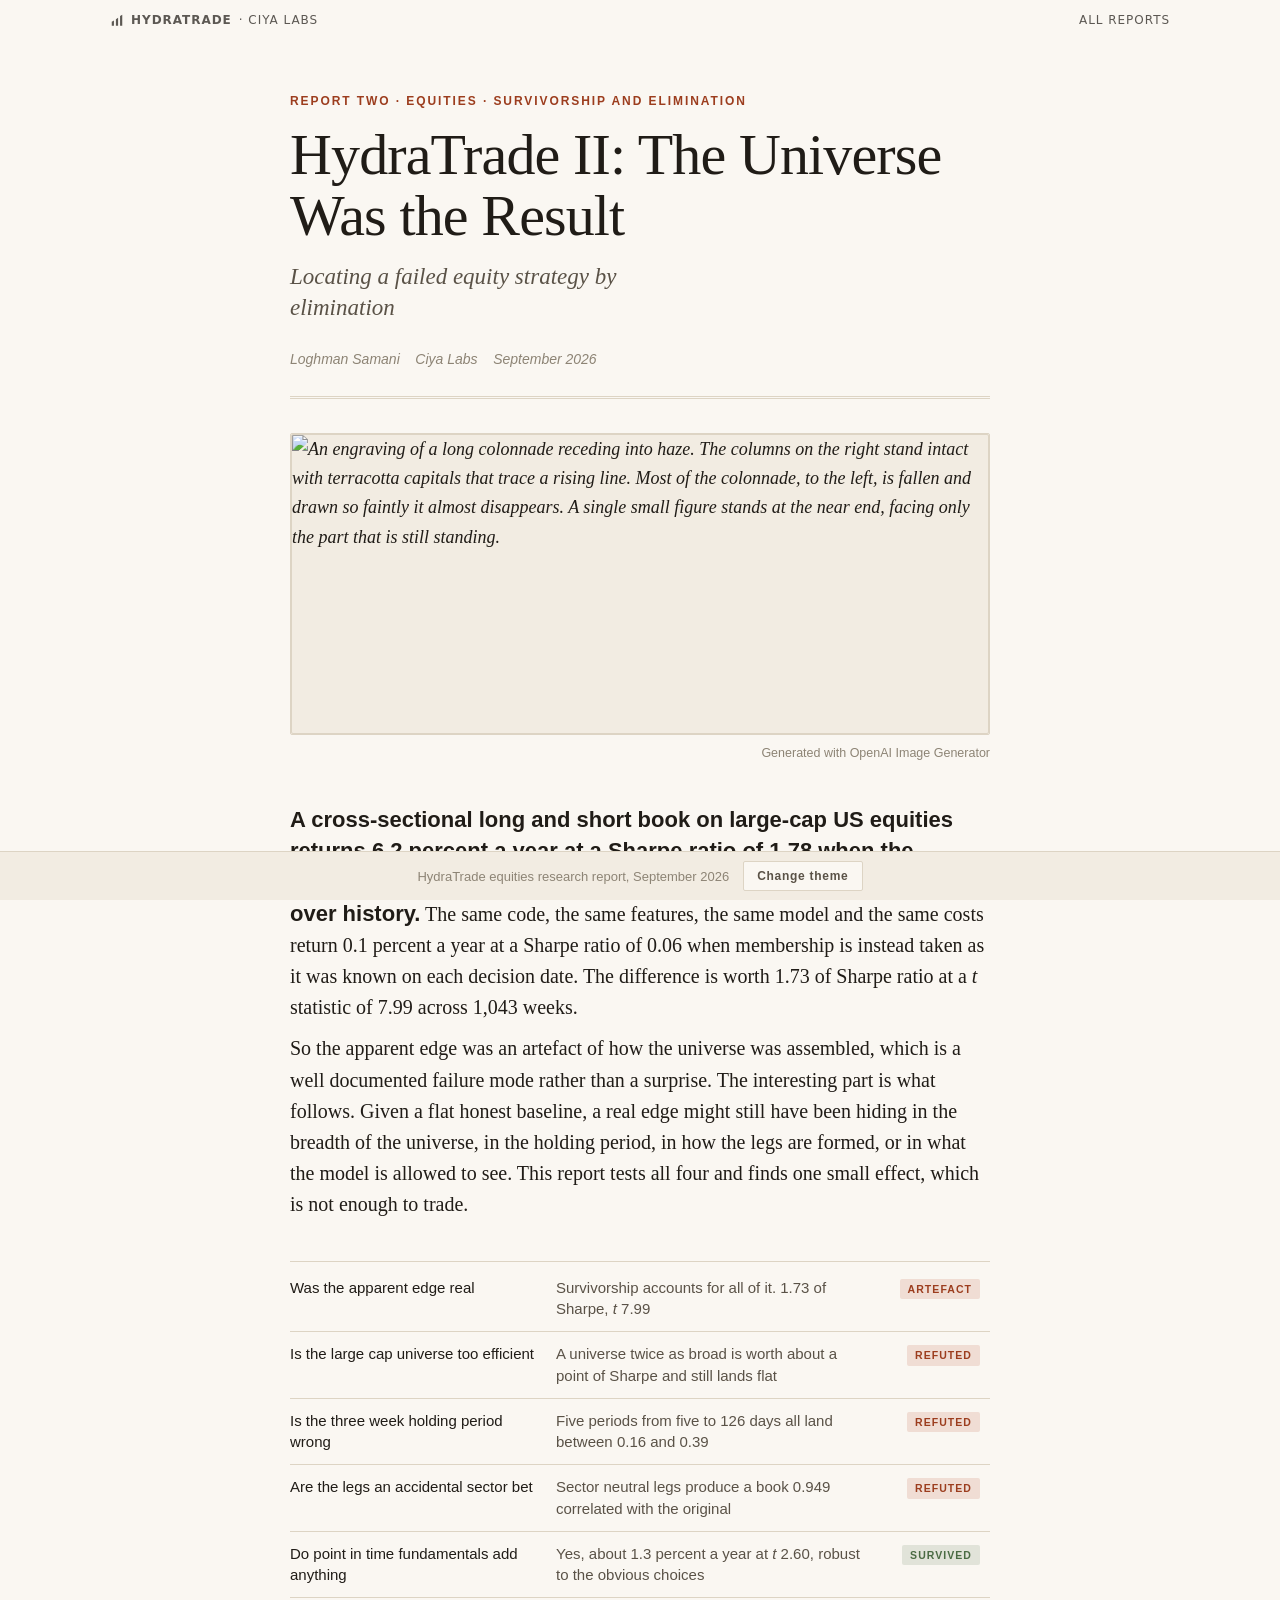
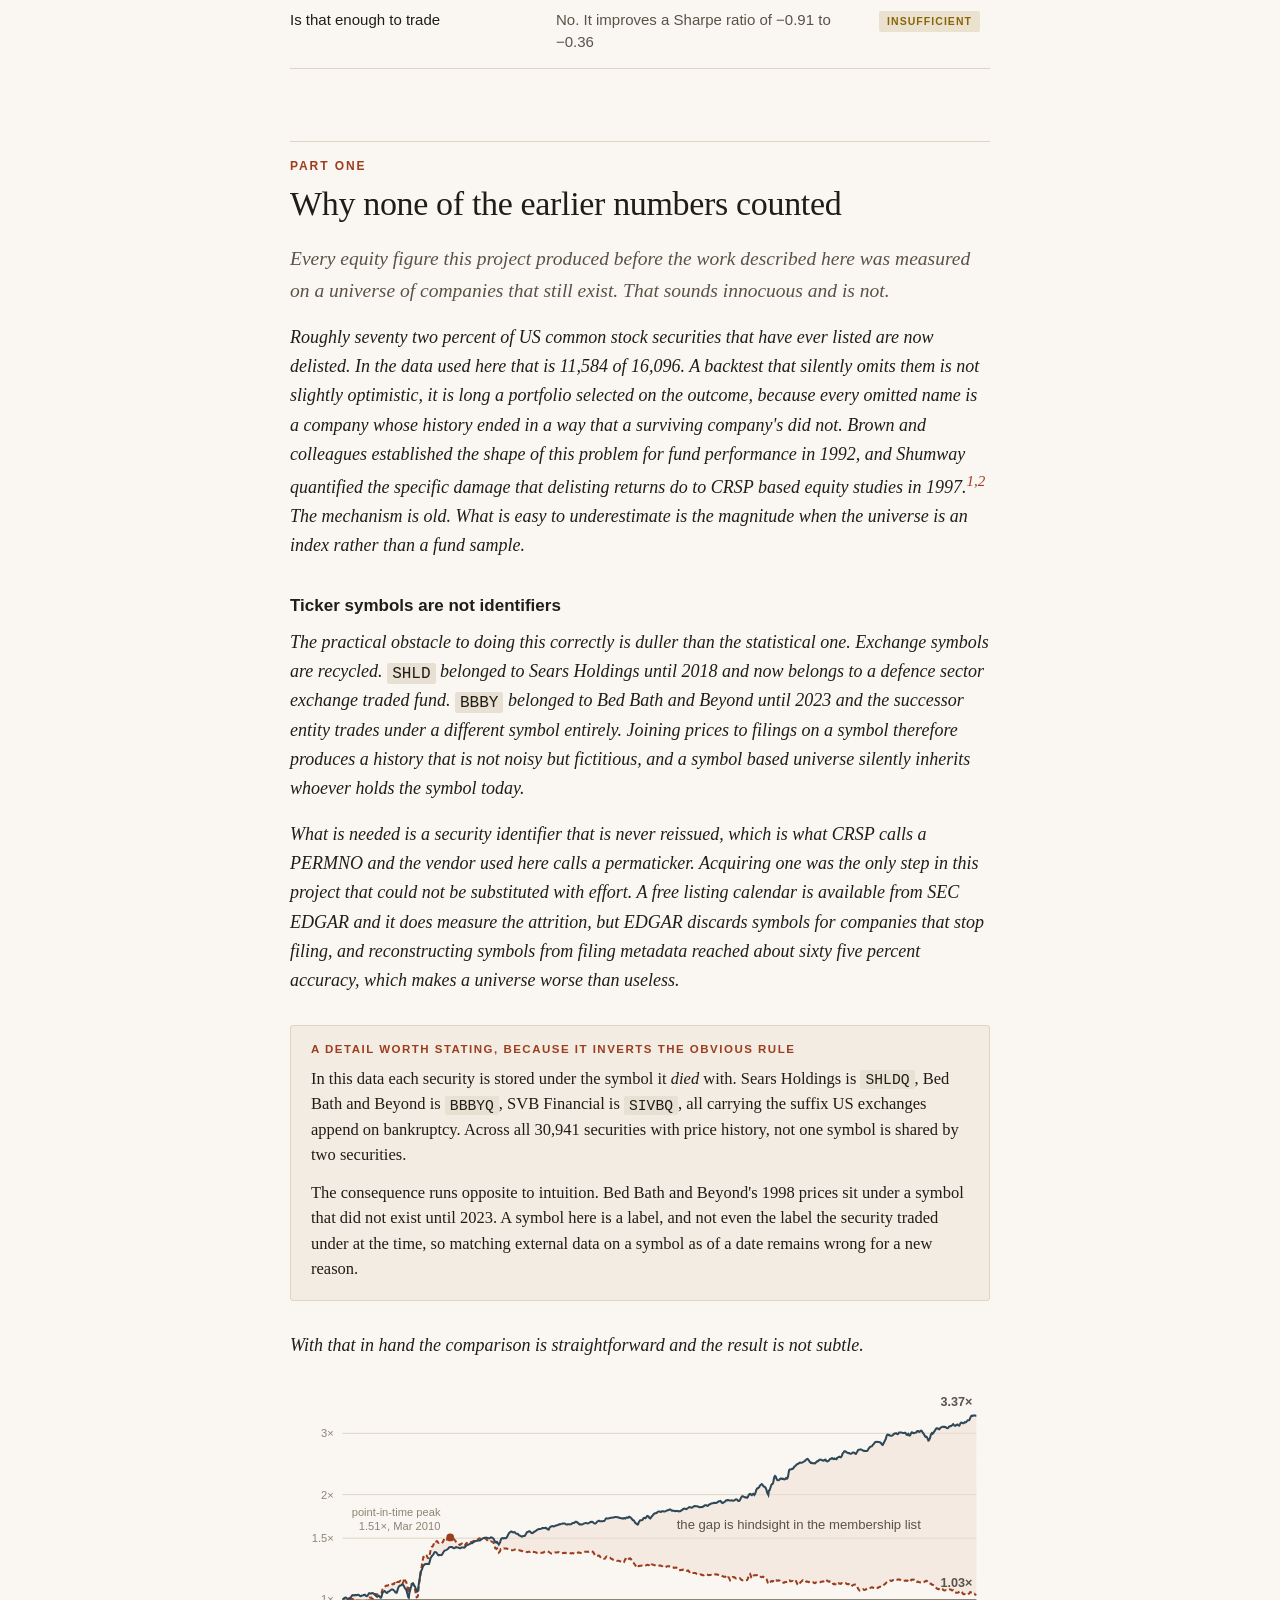
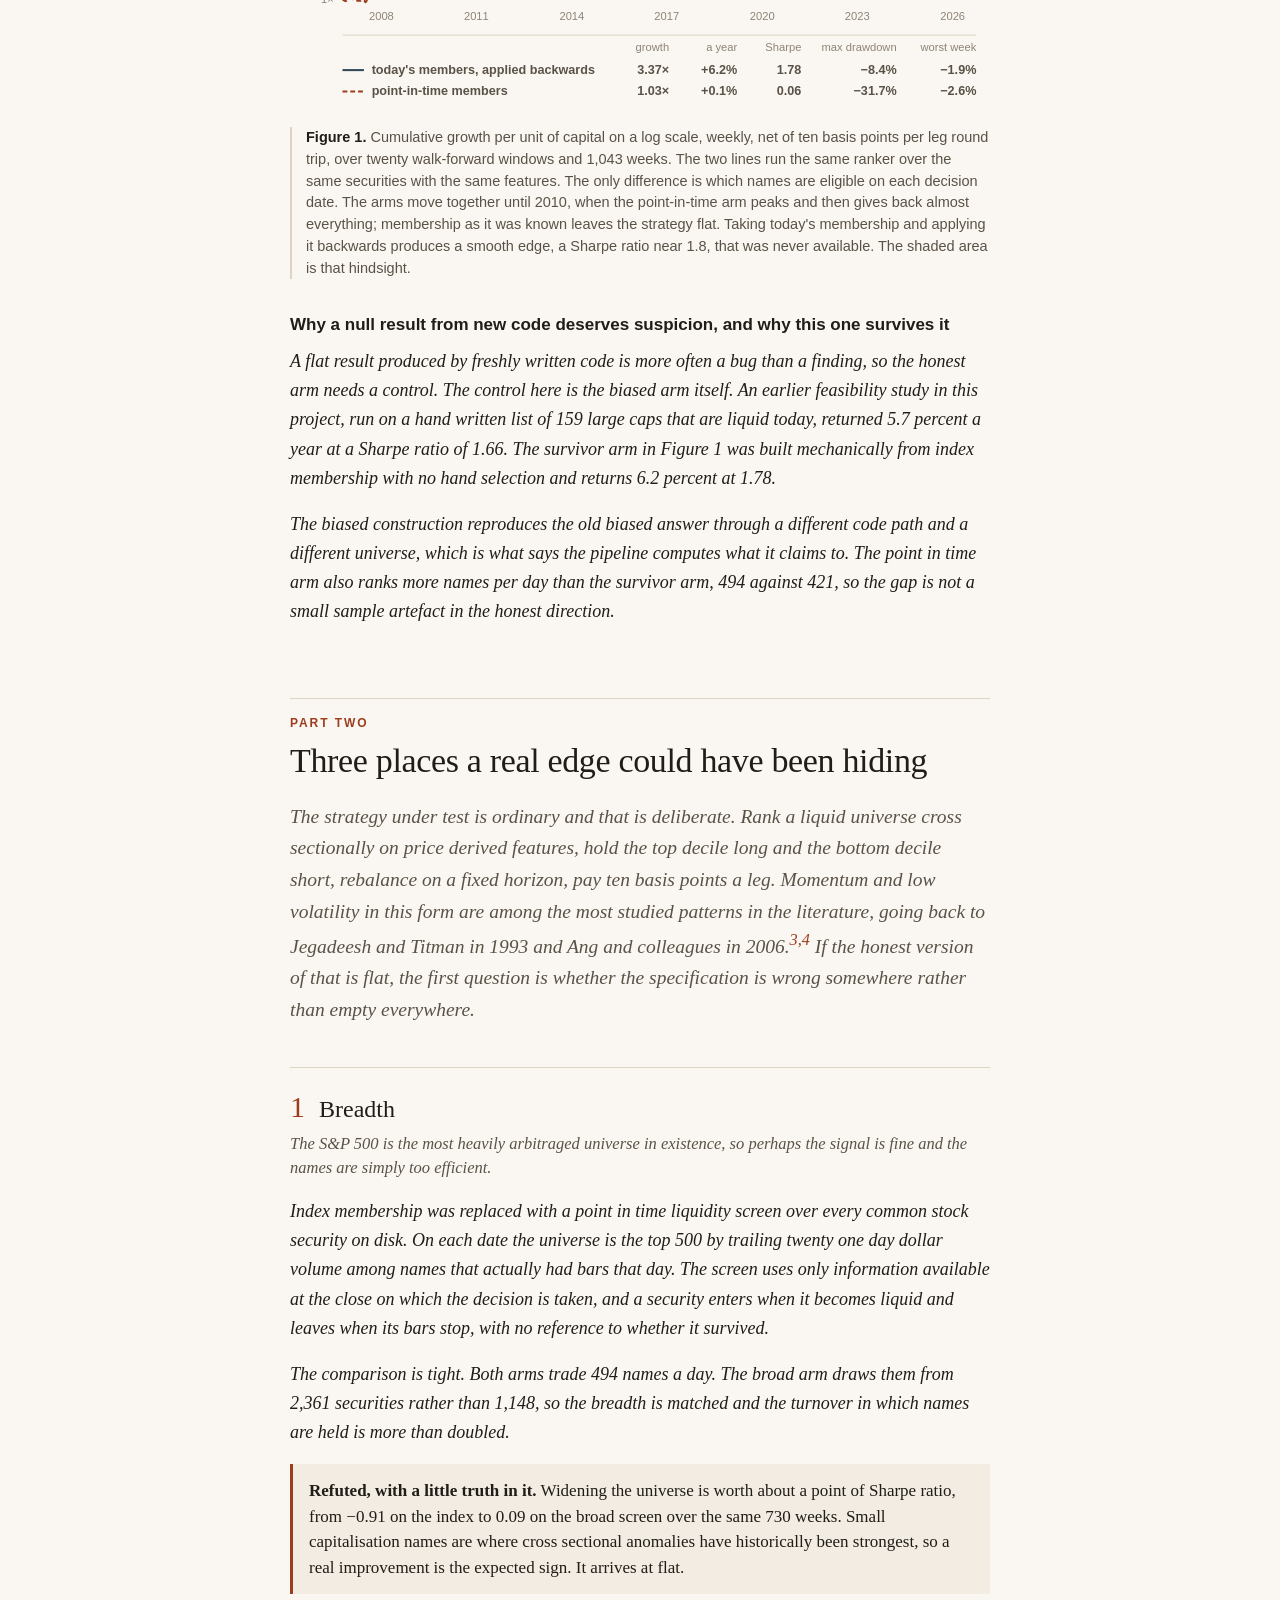
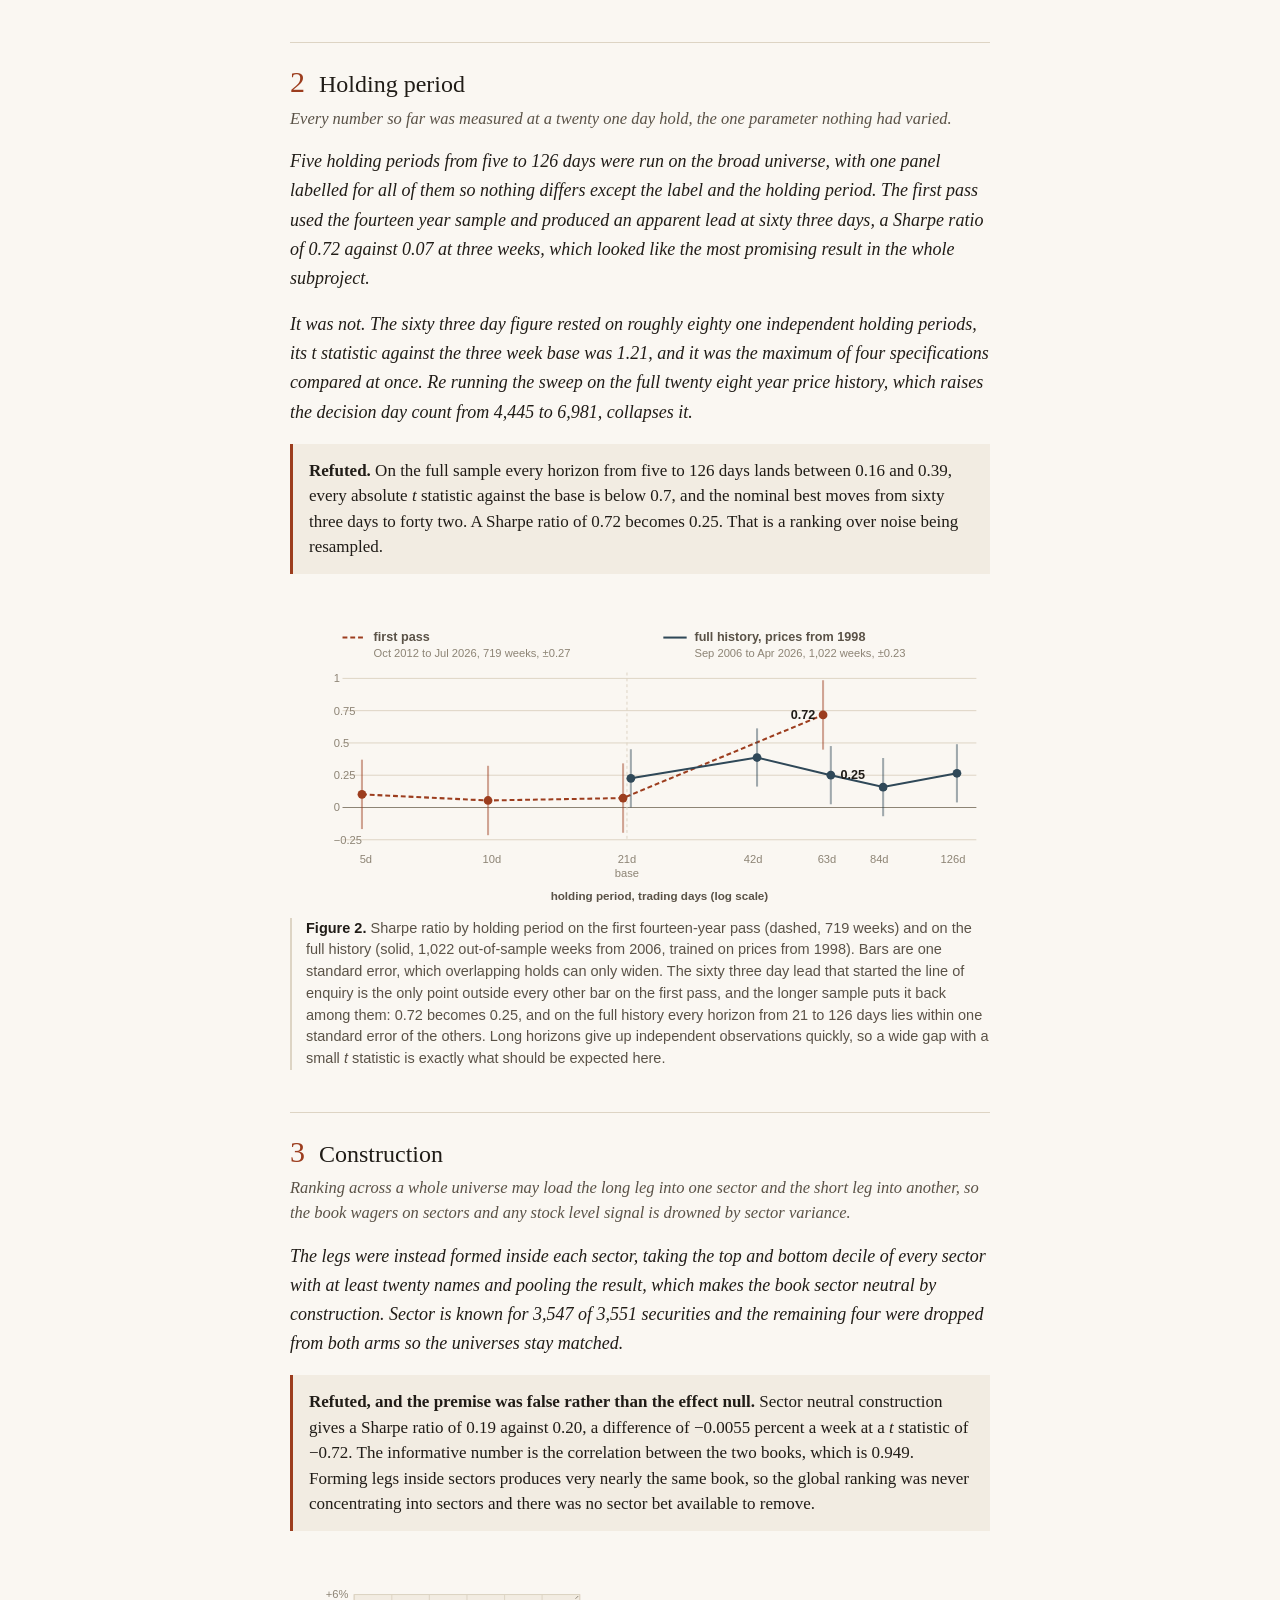
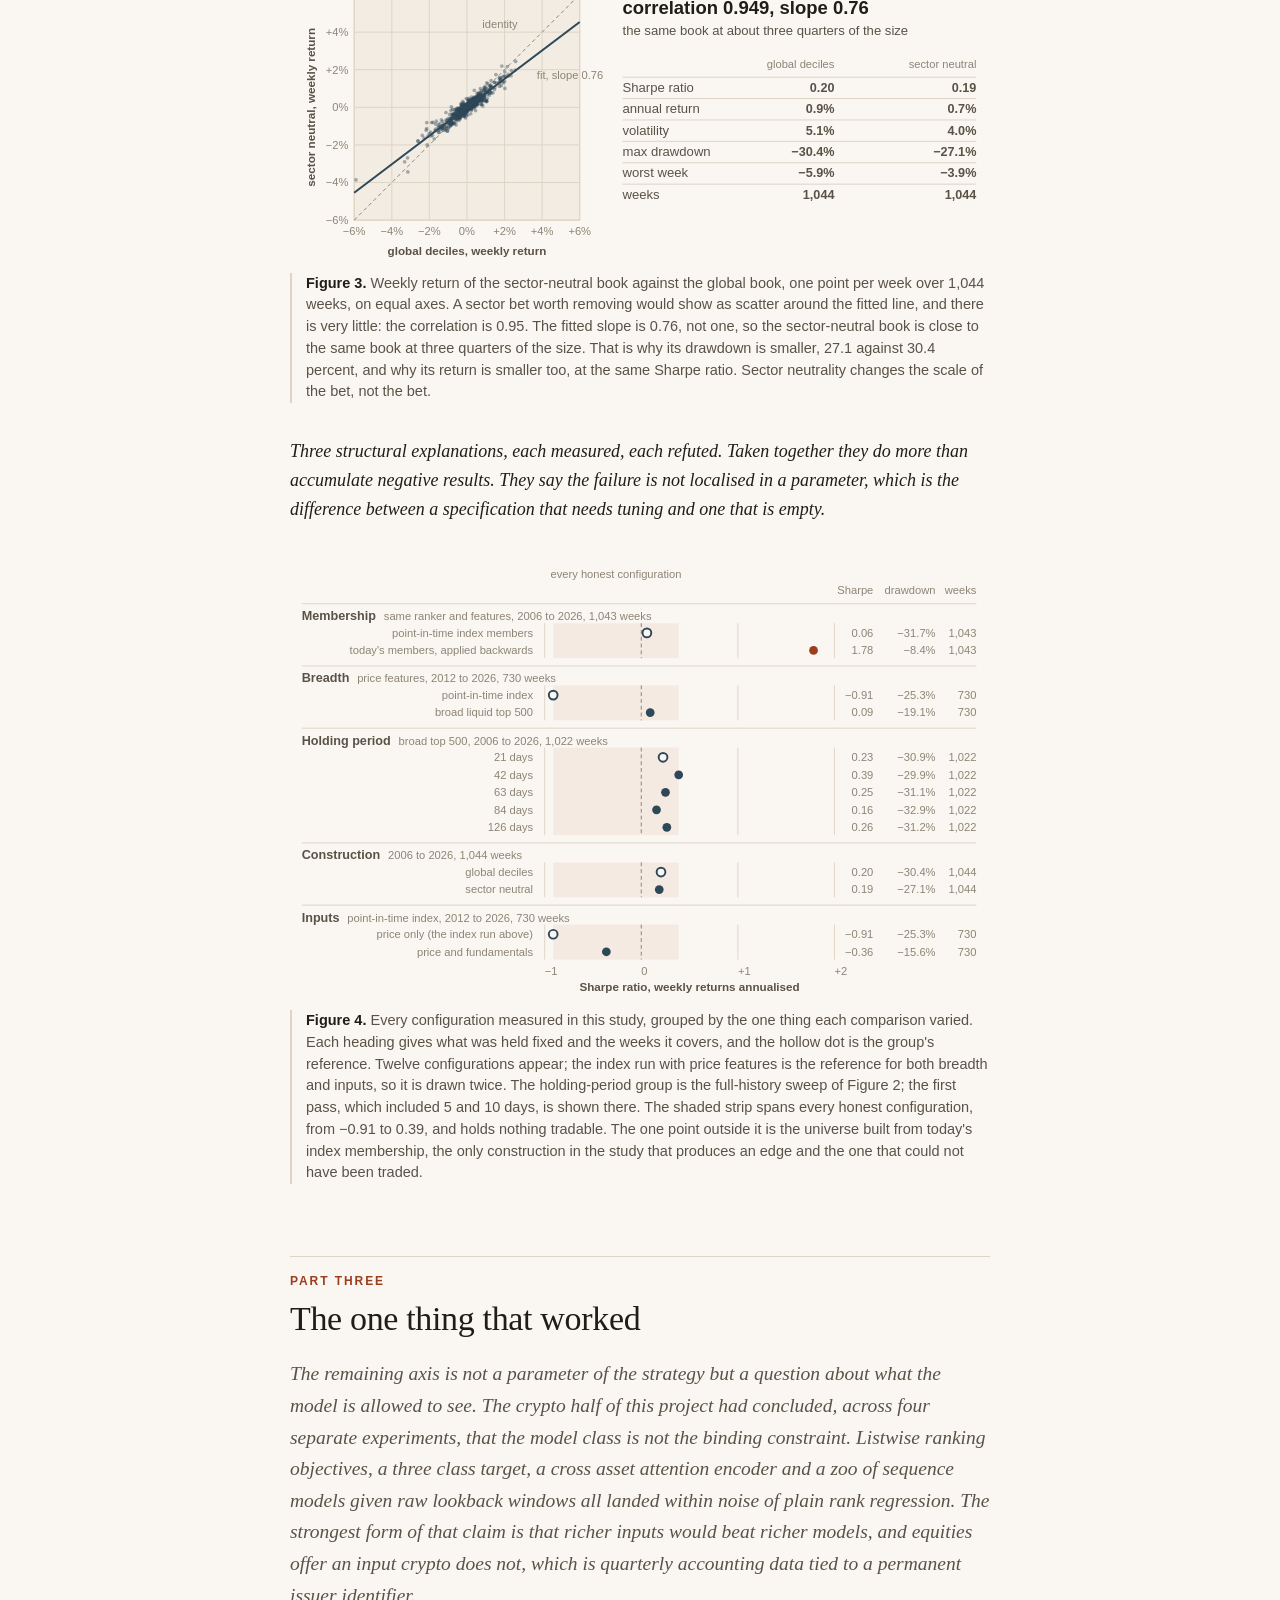
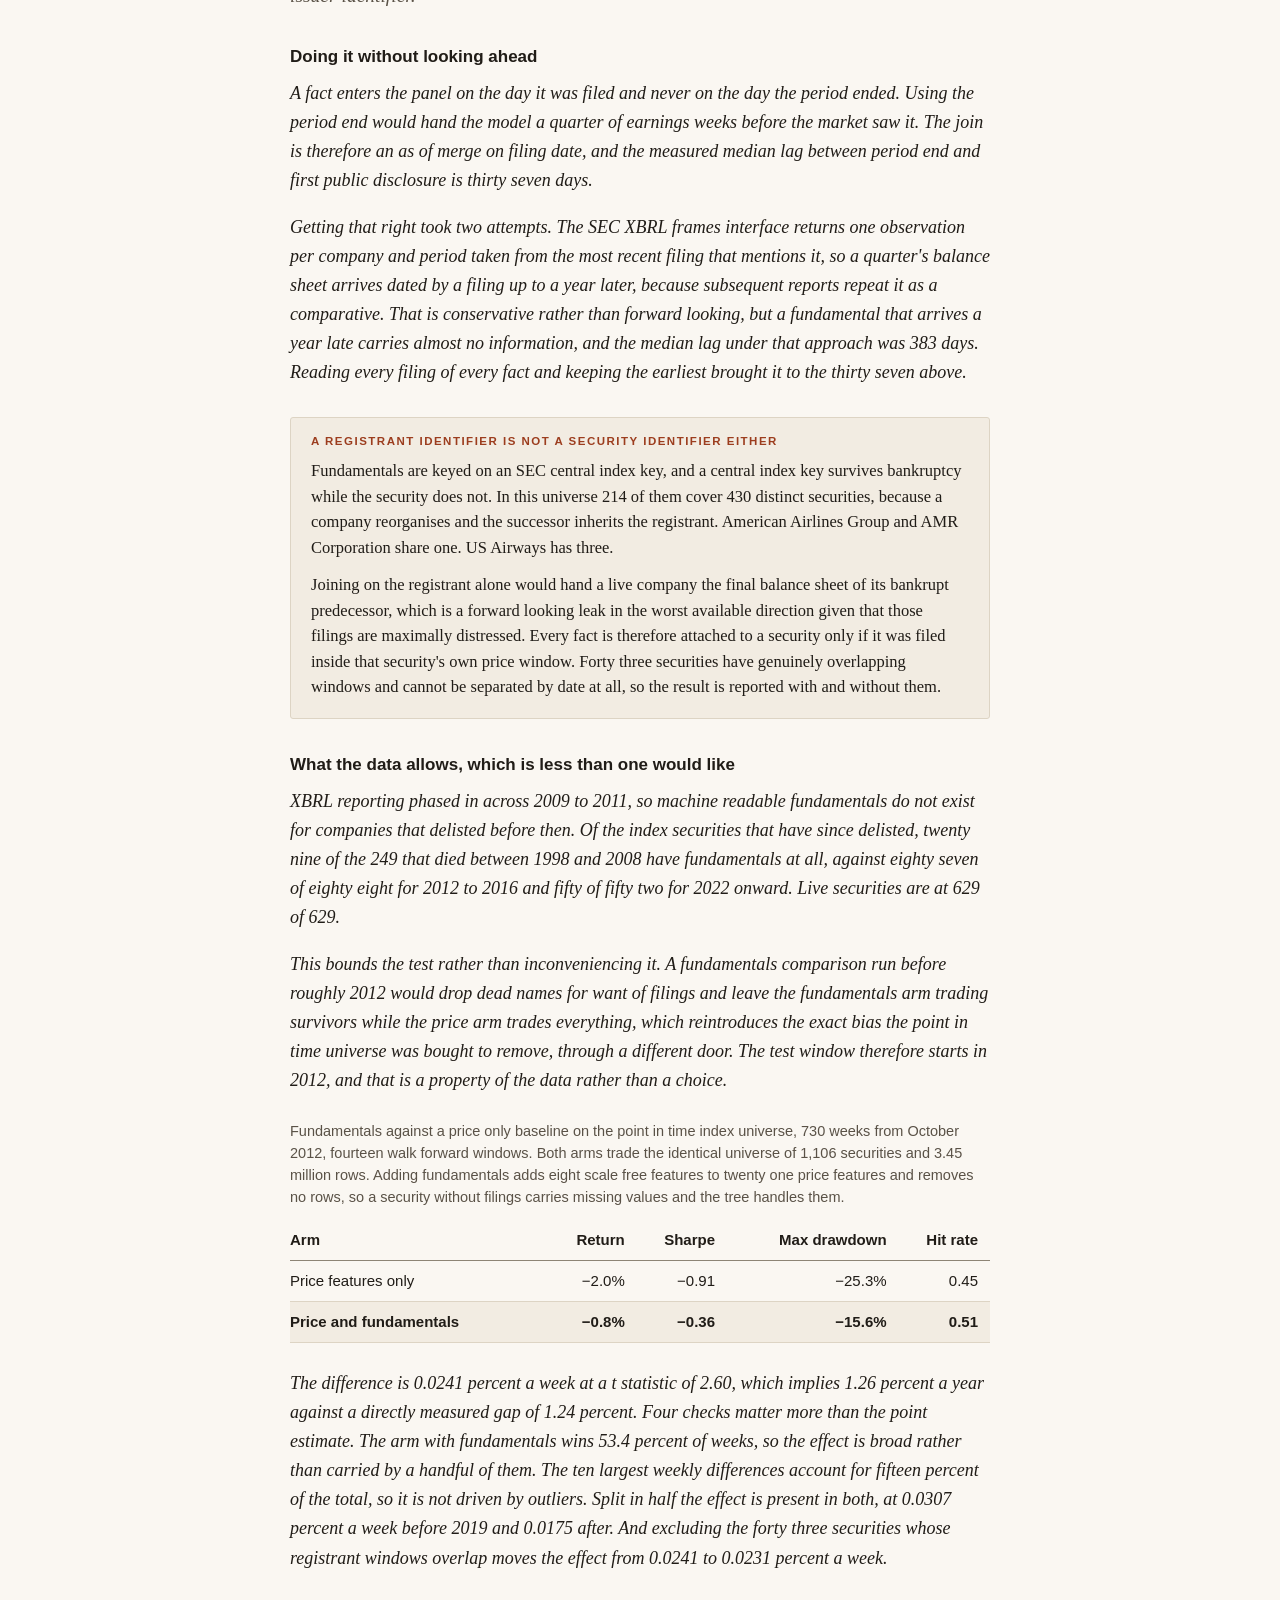
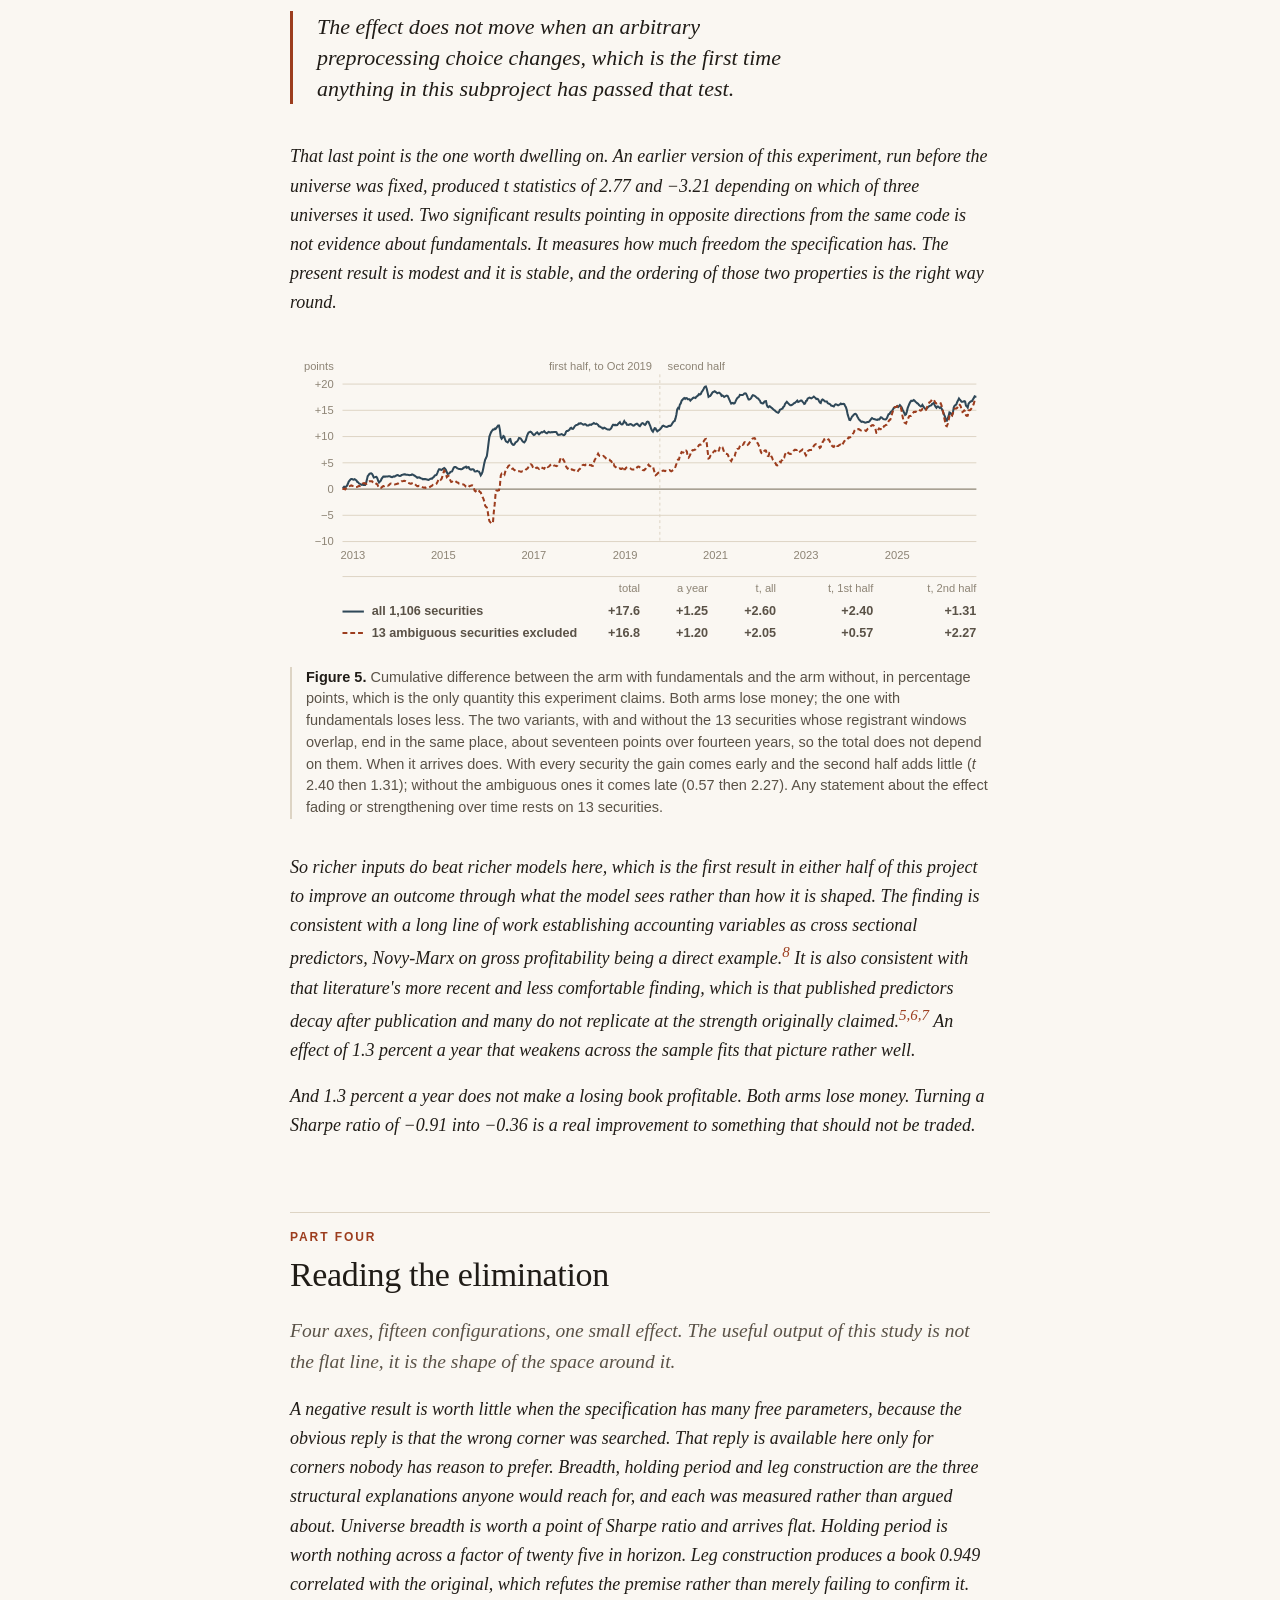
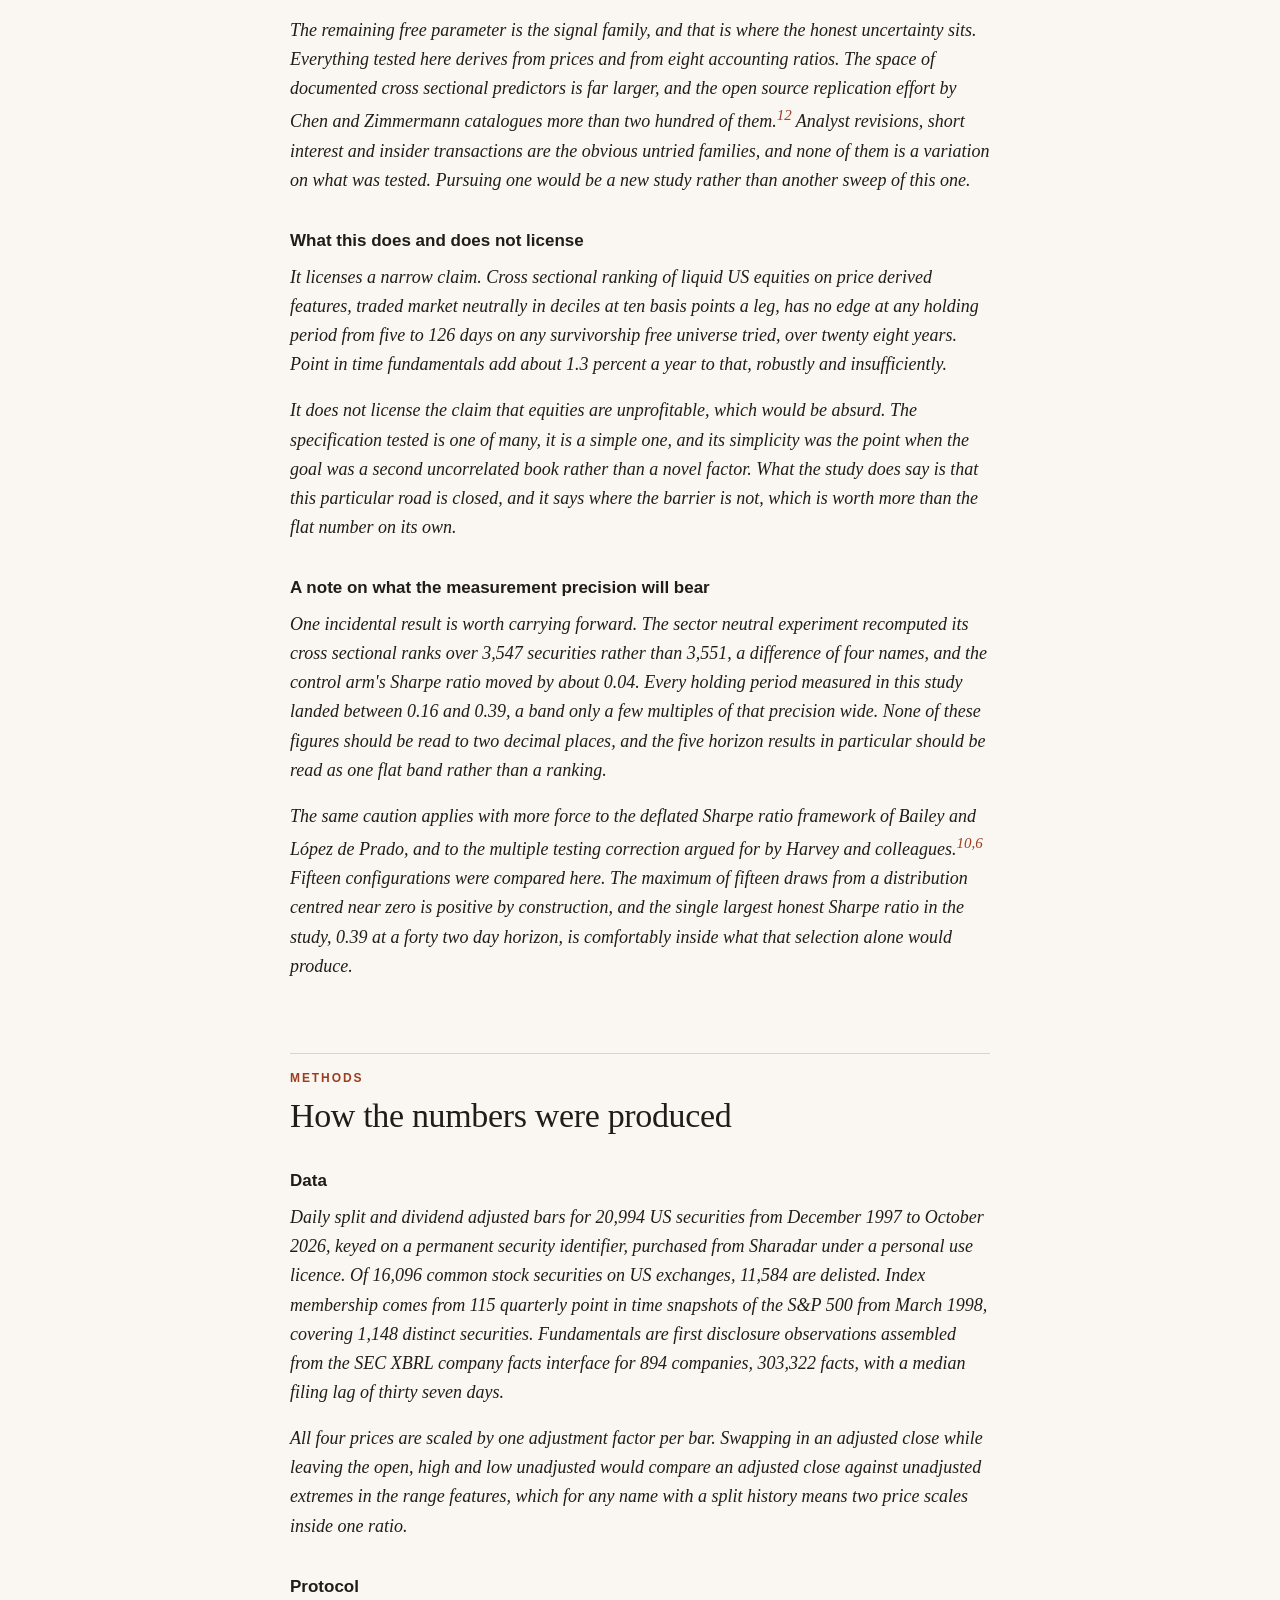
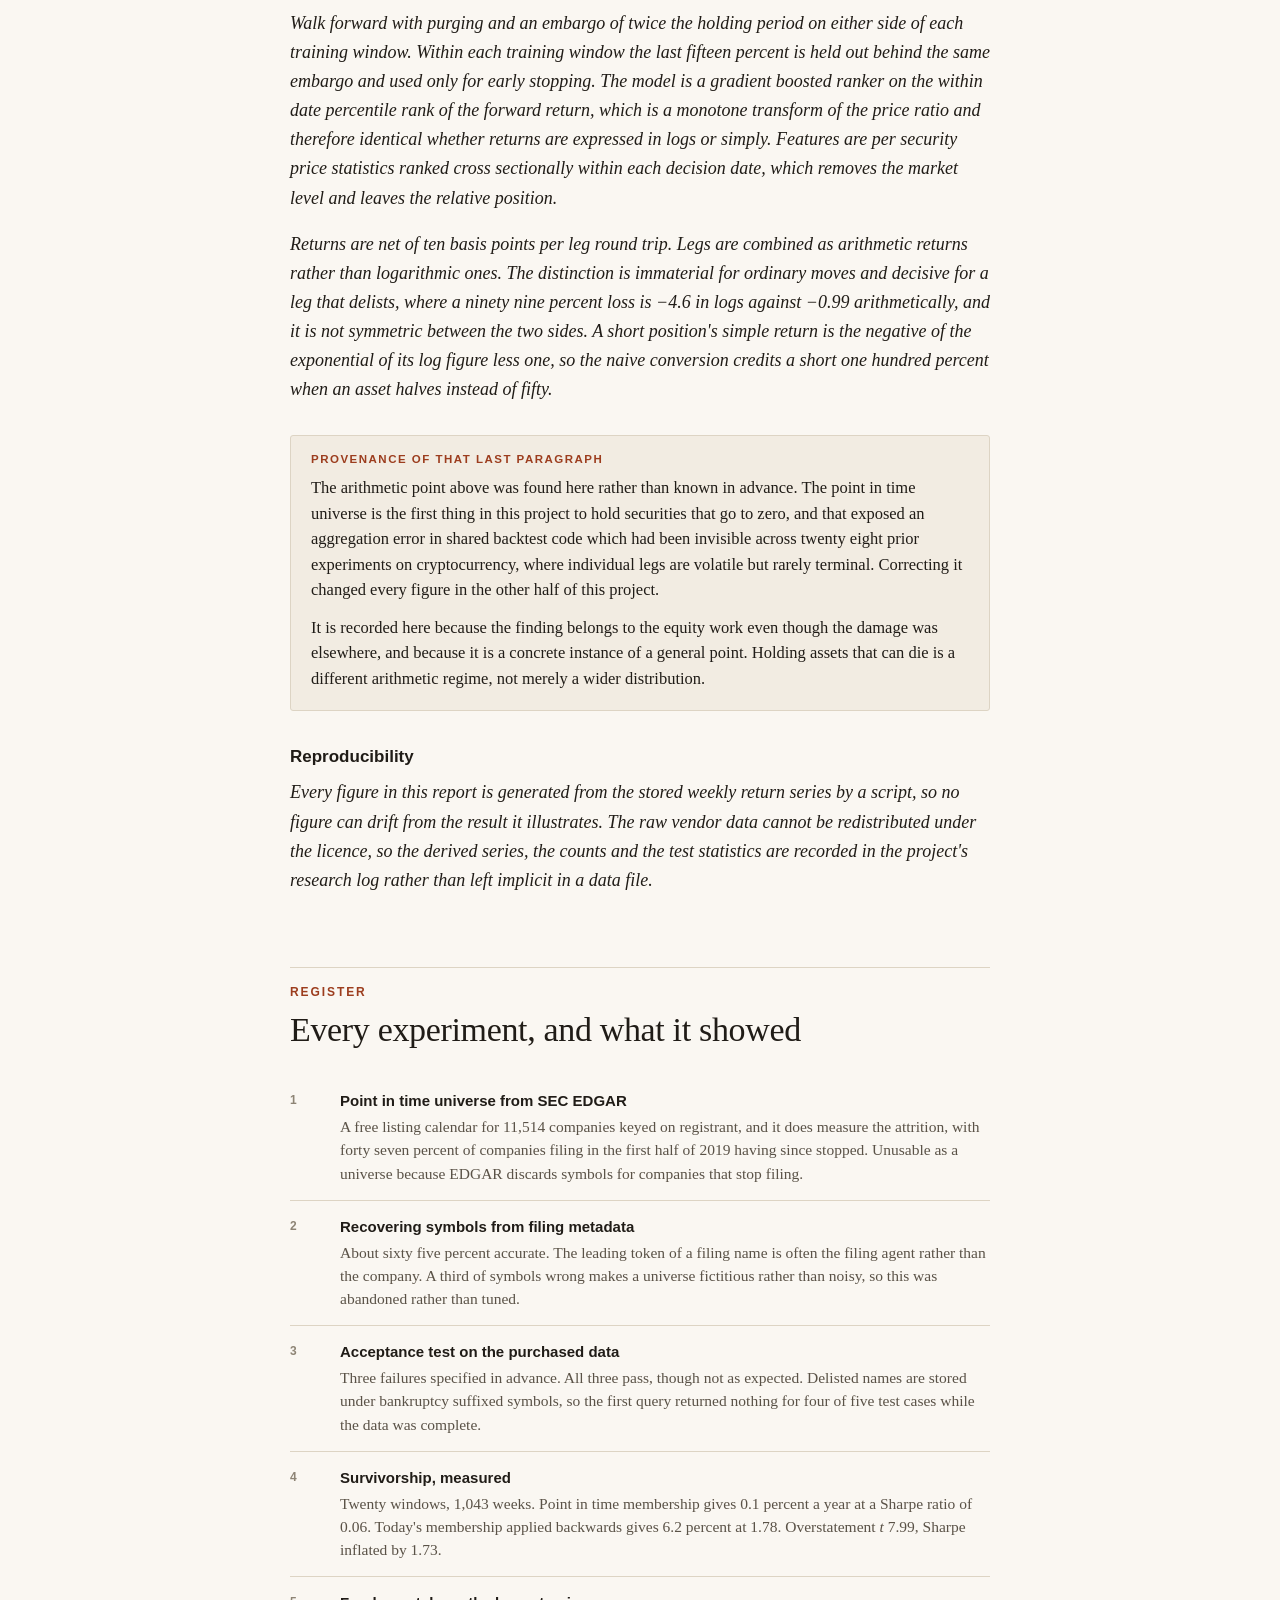
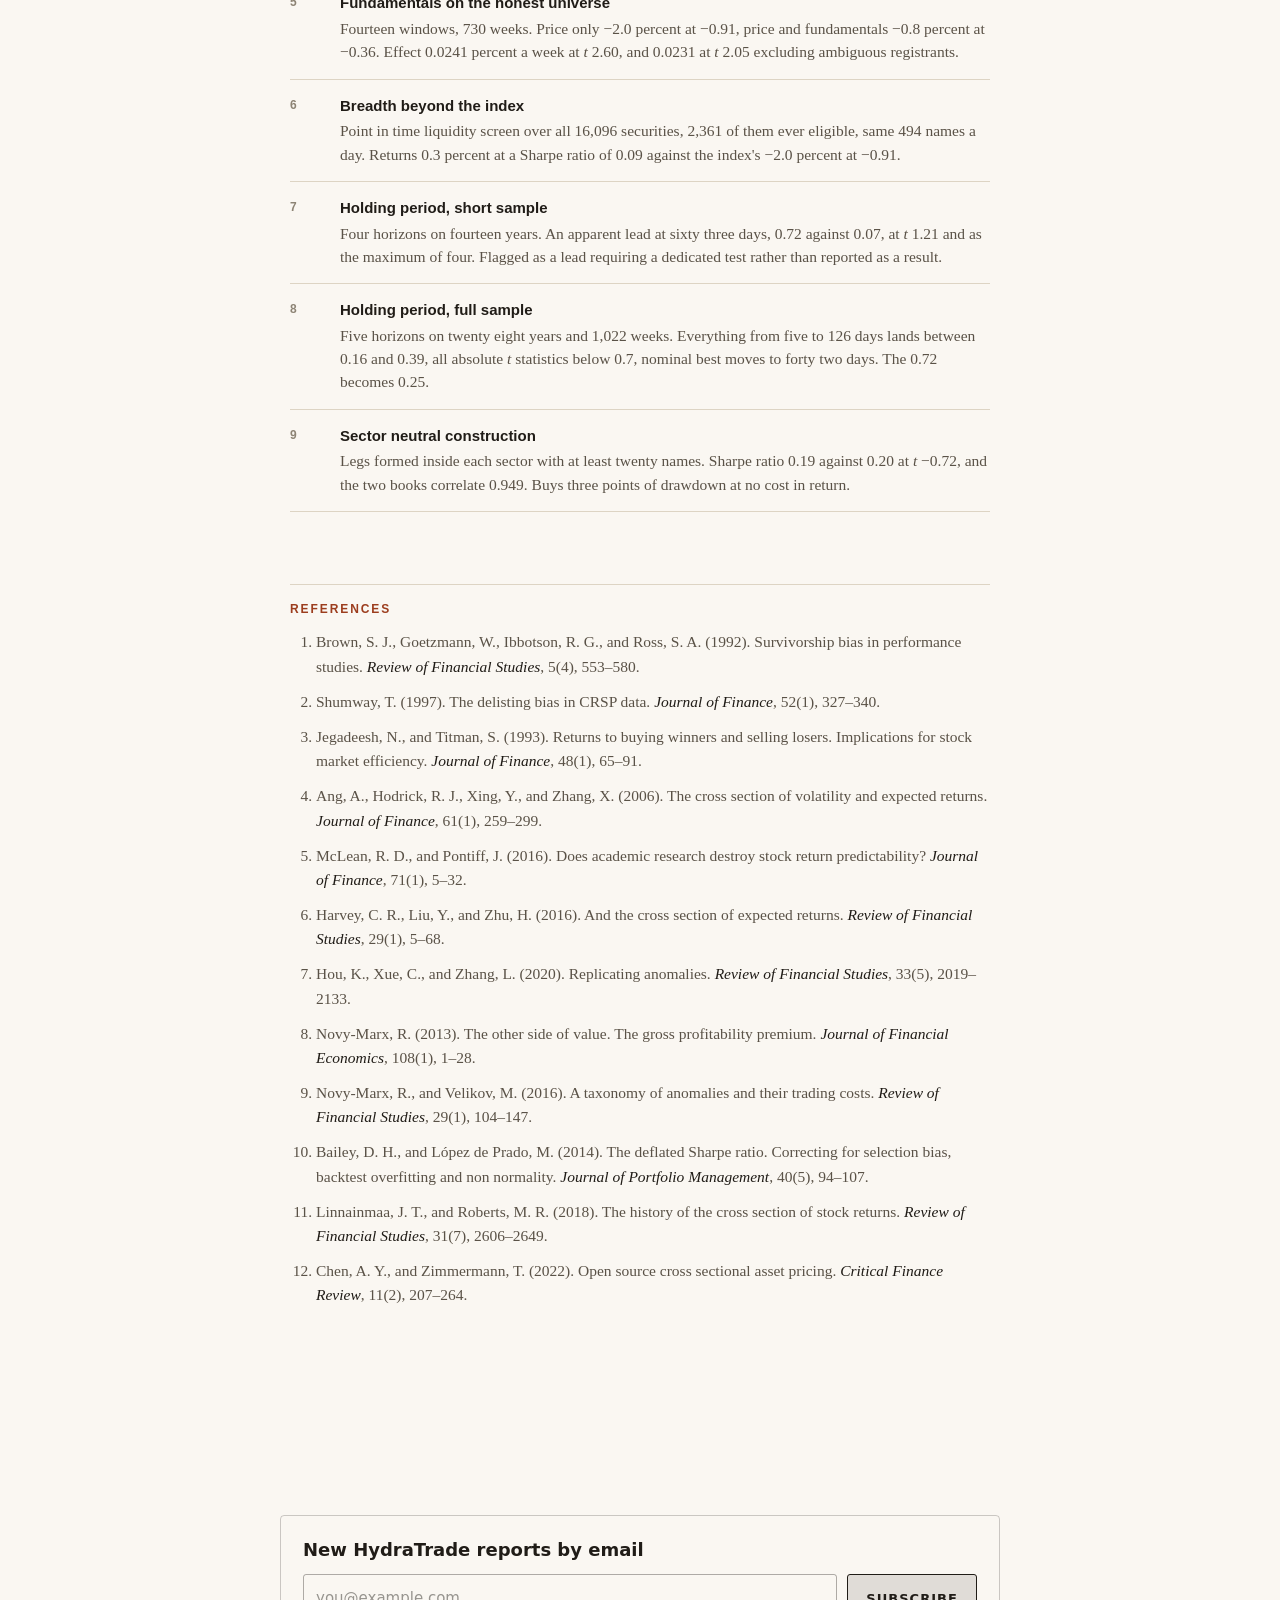
==== commit b9c4e88d: "HydraTrade: email sign-up (Buttondown) on the homepage and after every report; privacy page Newslett" ====
--- a/ii/index.html
+++ b/ii/index.html
@@ -207,6 +207,16 @@
 .ht-series .ht-all{display:inline-block;margin-top:18px;color:inherit;font-size:14px;opacity:.75}
 .ht-series .ht-all:hover{opacity:1}
 .ht-series .ht-note{margin-top:22px;font-size:12px;line-height:1.6;opacity:.6}
+.ht-sub{margin:0 0 56px;padding:22px 22px 18px;border:1px solid color-mix(in srgb,currentColor 22%,transparent);border-radius:4px}
+.ht-sub-t{display:block;font-size:18px;line-height:1.35;font-weight:600;margin-bottom:12px}
+.ht-sub-row{display:flex;gap:10px;flex-wrap:wrap}
+.ht-sub input[type=email]{flex:1 1 220px;min-width:0;padding:11px 12px;font:inherit;font-size:15px;color:inherit;
+  background:transparent;border:1px solid color-mix(in srgb,currentColor 35%,transparent);border-radius:3px}
+.ht-sub input[type=email]::placeholder{color:inherit;opacity:.45}
+.ht-sub button{padding:11px 18px;font:inherit;font-size:13px;font-weight:600;letter-spacing:.08em;text-transform:uppercase;
+  color:inherit;background:color-mix(in srgb,currentColor 12%,transparent);border:1px solid currentColor;border-radius:3px;cursor:pointer}
+.ht-sub button:hover{background:color-mix(in srgb,currentColor 22%,transparent)}
+.ht-sub-note{margin:12px 0 0;font-size:12px;line-height:1.6;opacity:.65}
 @media (max-width:620px){.ht-series .ht-nav{grid-template-columns:1fr}.ht-series .ht-next{grid-column:1;text-align:left}}
 </style>
 <nav class="ht-bar" aria-label="HydraTrade series"><a href="../"><svg class="ht-mark" viewBox="0 0 64 64" aria-hidden="true"><path fill="currentColor" d="M8 58V40l10-6v24zM27 58V28l10-6v36zM46 58V14l10-6v50z"/></svg><b>HydraTrade</b> &middot; Ciya Labs</a><a href="../#reports">All reports</a></nav>
@@ -2043,6 +2053,6 @@
   addEventListener('scroll', hide, {passive:true});
 })();
 </script>
-<section class="ht-series" id="series" aria-label="More in this series"><h2>The HydraTrade series</h2><div class="ht-nav"><a class="ht-card ht-prev" href="../i/"><span class="ht-dir">&larr; Previous report</span><span class="ht-t">HydraTrade I: Ranking Cryptocurrencies Instead of Predicting Them</span></a><a class="ht-card ht-next" href="../iii/"><span class="ht-dir">Next report &rarr;</span><span class="ht-t">HydraTrade III: Letting the Young Coins In</span></a></div><a class="ht-all" href="../#reports">All reports</a><p class="ht-note">Research publications of Ciya Labs. Not investment advice; backtested and simulated results do not predict future returns. <a href="https://ciyalabs.com/imprint.html" style="color:inherit">Imprint</a> &middot; <a href="https://ciyalabs.com/privacy.html" style="color:inherit">Privacy</a></p></section>
+<section class="ht-series" id="series" aria-label="More in this series"><form class="ht-sub" action="https://buttondown.com/api/emails/embed-subscribe/hydratrade" method="post" target="_blank"><label class="ht-sub-t" for="ht-email">New HydraTrade reports by email</label><div class="ht-sub-row"><input type="email" name="email" id="ht-email" required autocomplete="email" placeholder="you@example.com"><input type="hidden" name="tag" value="hydratrade"><input type="hidden" name="utm_source" value="report-ii"><button type="submit">Subscribe</button></div><p class="ht-sub-note">One email when a report is out, and the first word when the HydraTrade letter starts. Confirm by the link we send; unsubscribe from any email. <a href="https://ciyalabs.com/privacy.html#newsletter" style="color:inherit">Privacy</a></p></form><h2>The HydraTrade series</h2><div class="ht-nav"><a class="ht-card ht-prev" href="../i/"><span class="ht-dir">&larr; Previous report</span><span class="ht-t">HydraTrade I: Ranking Cryptocurrencies Instead of Predicting Them</span></a><a class="ht-card ht-next" href="../iii/"><span class="ht-dir">Next report &rarr;</span><span class="ht-t">HydraTrade III: Letting the Young Coins In</span></a></div><a class="ht-all" href="../#reports">All reports</a><p class="ht-note">Research publications of Ciya Labs. Not investment advice; backtested and simulated results do not predict future returns. <a href="https://ciyalabs.com/imprint.html" style="color:inherit">Imprint</a> &middot; <a href="https://ciyalabs.com/privacy.html" style="color:inherit">Privacy</a></p></section>
 </body>
 </html>
